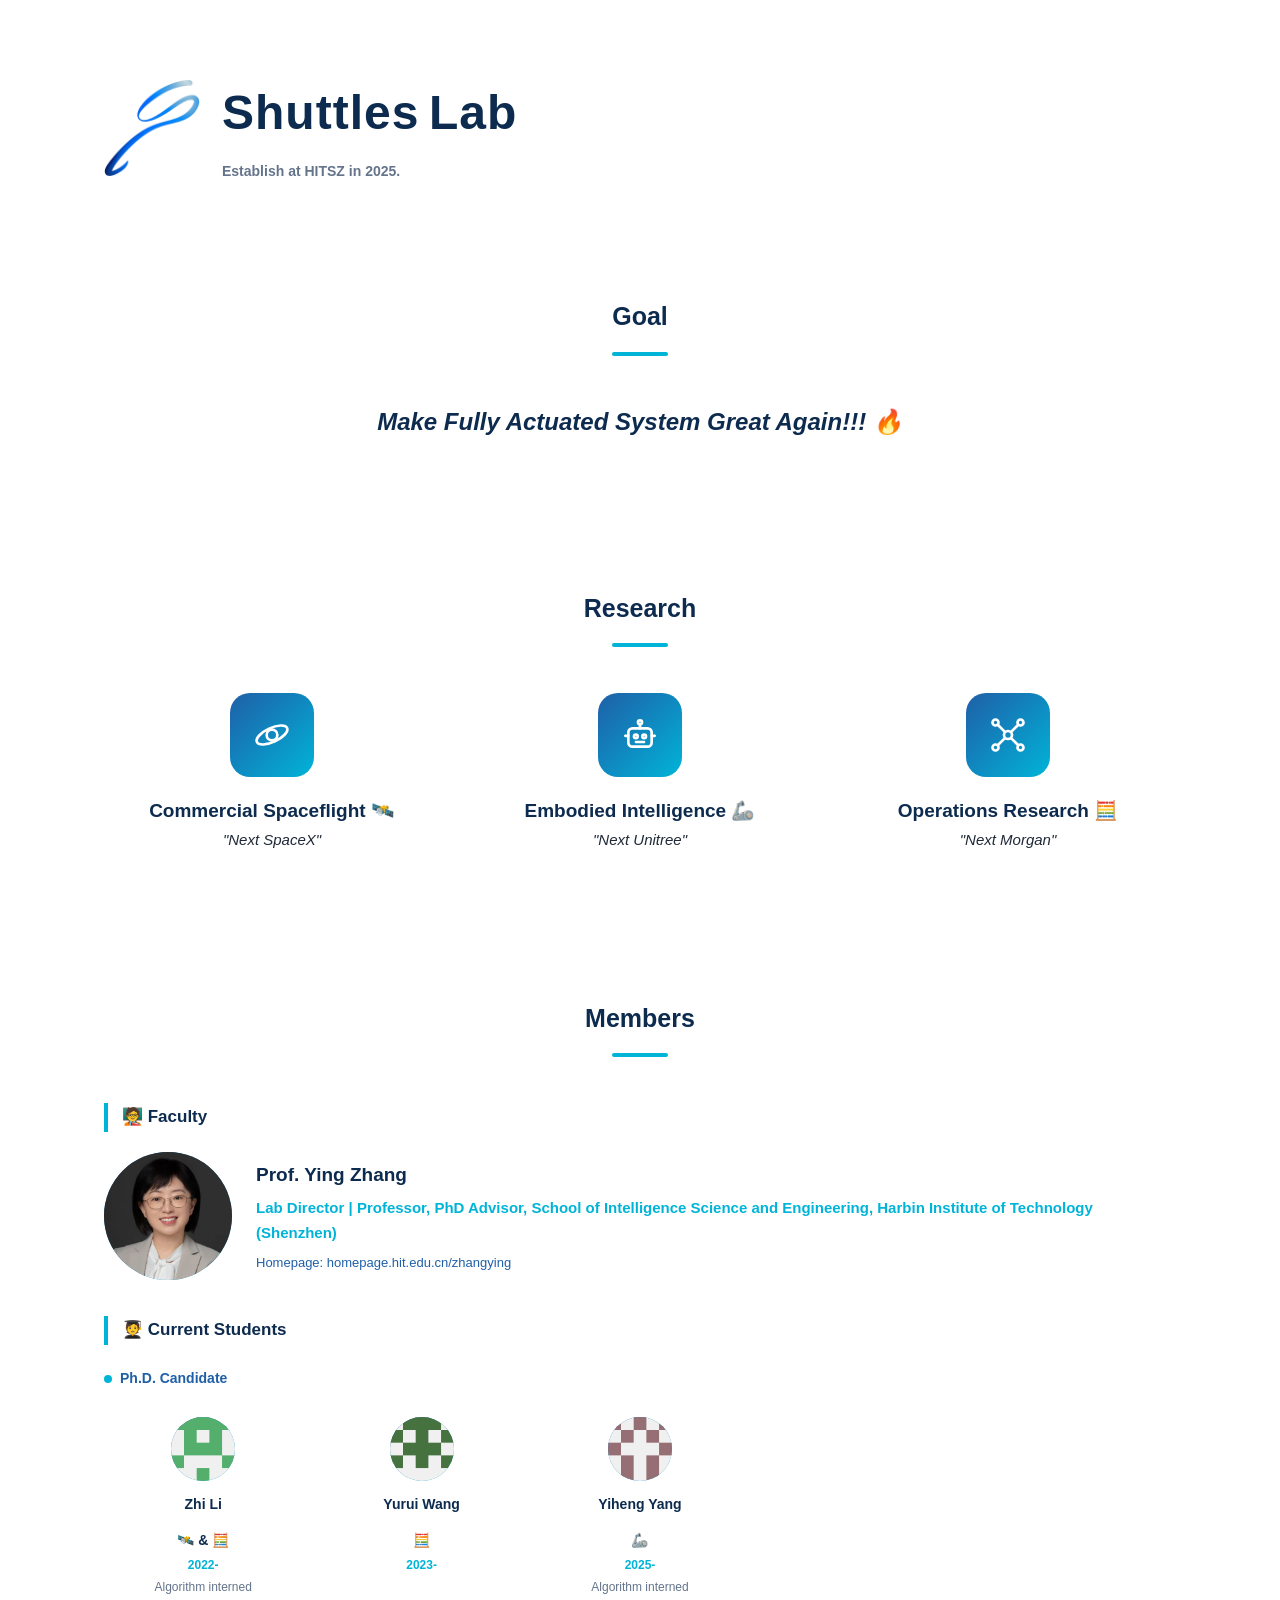
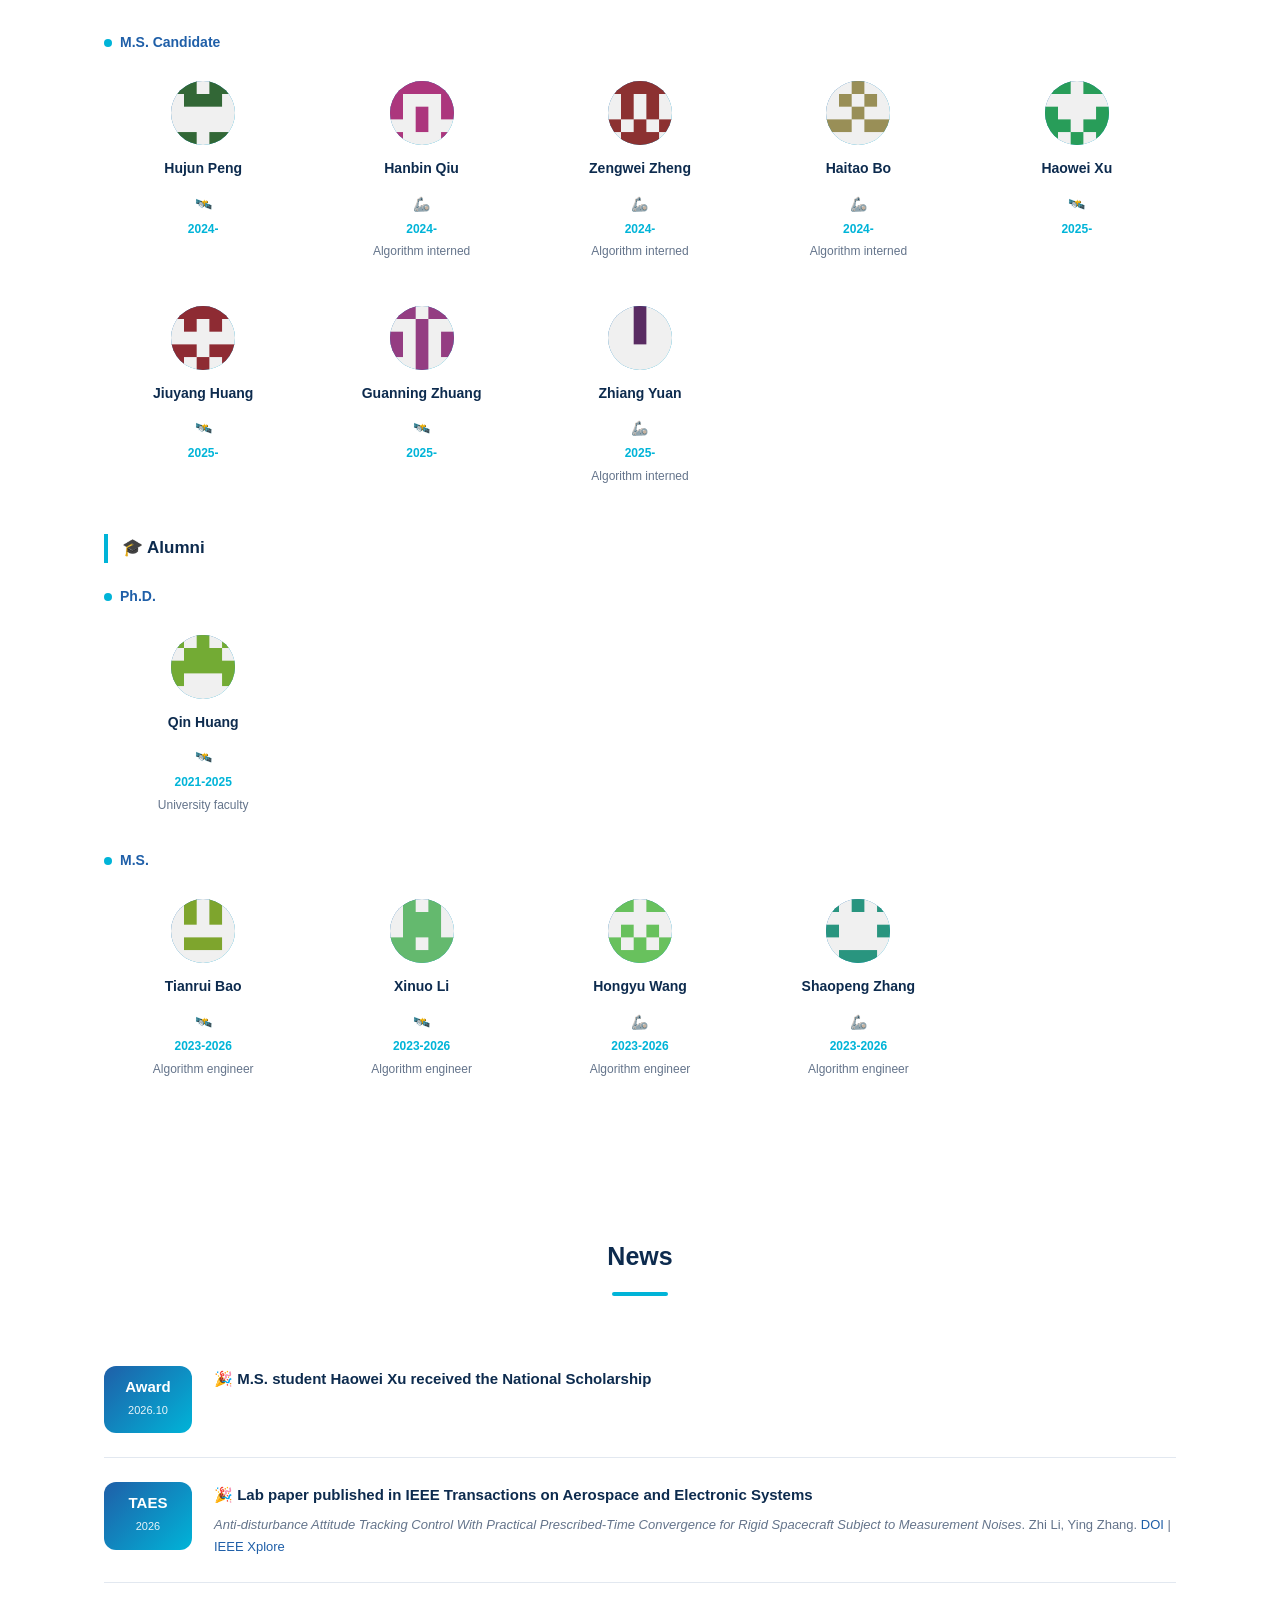
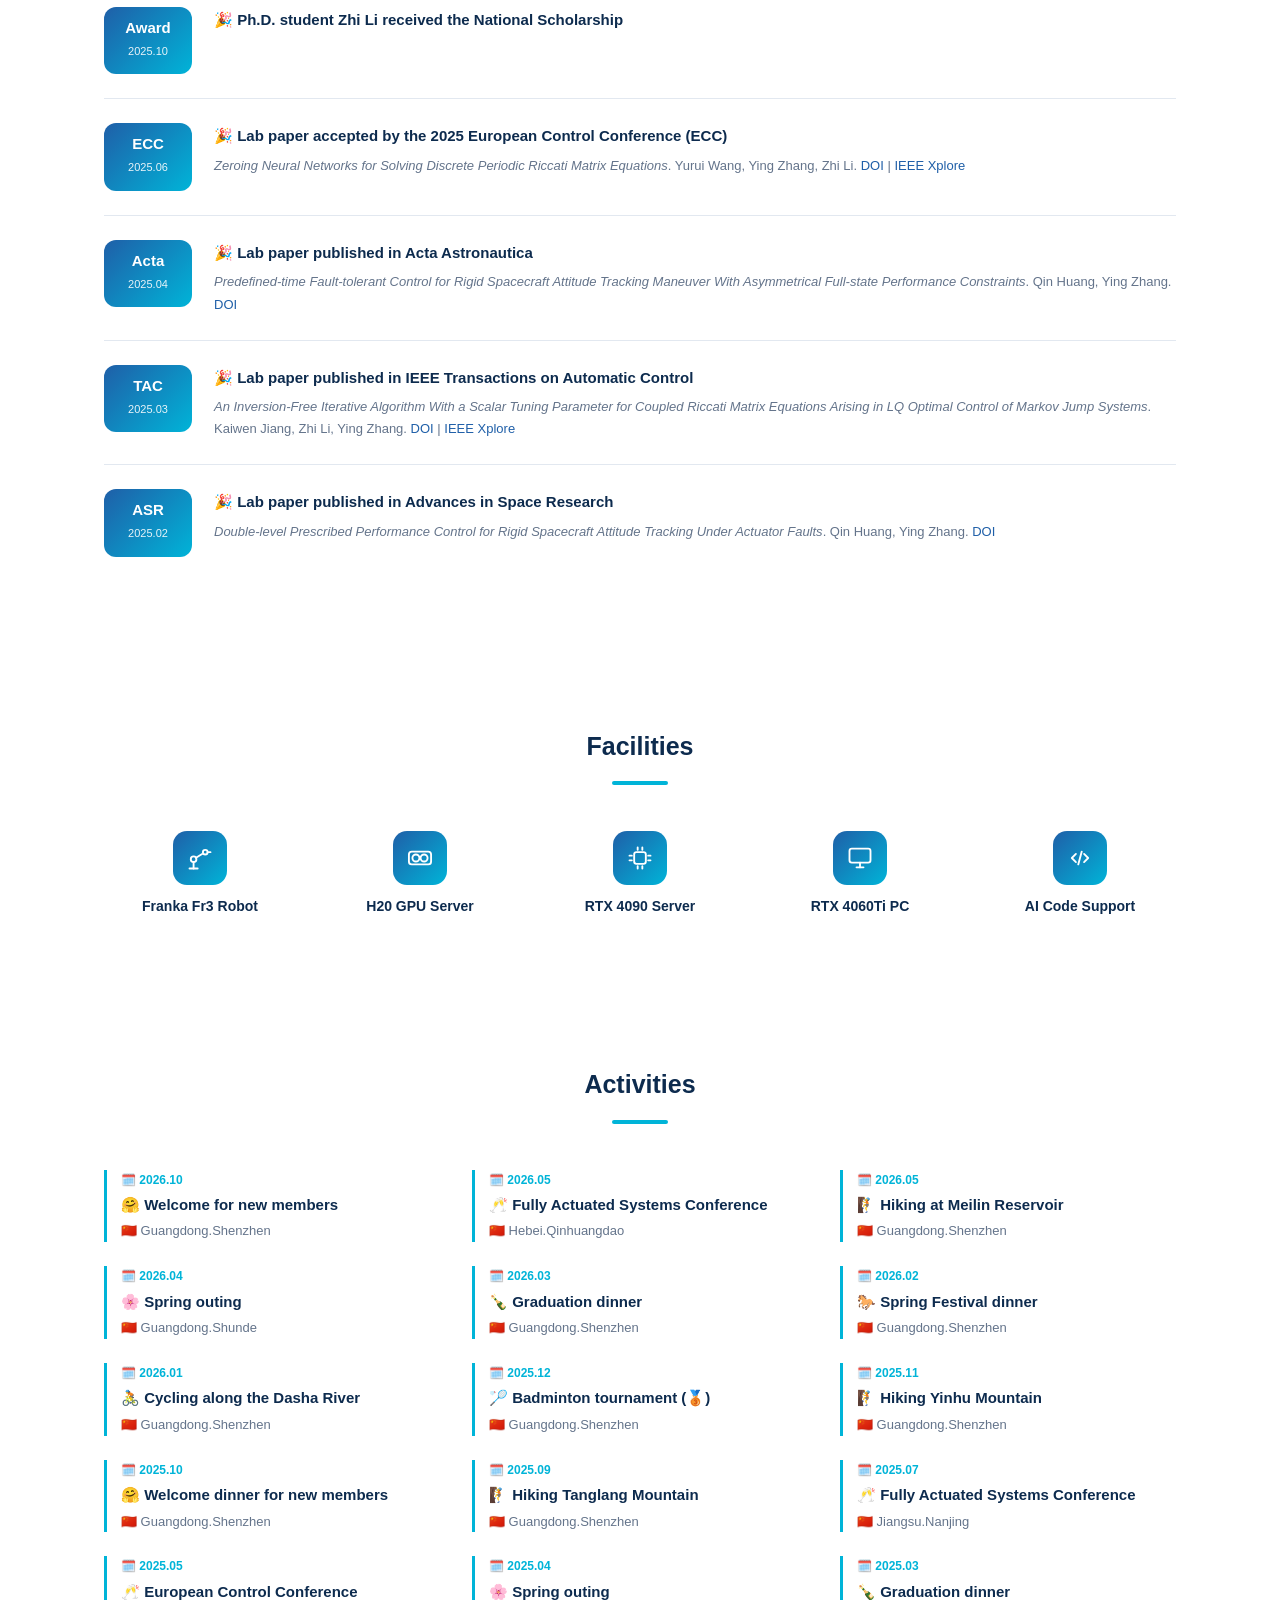
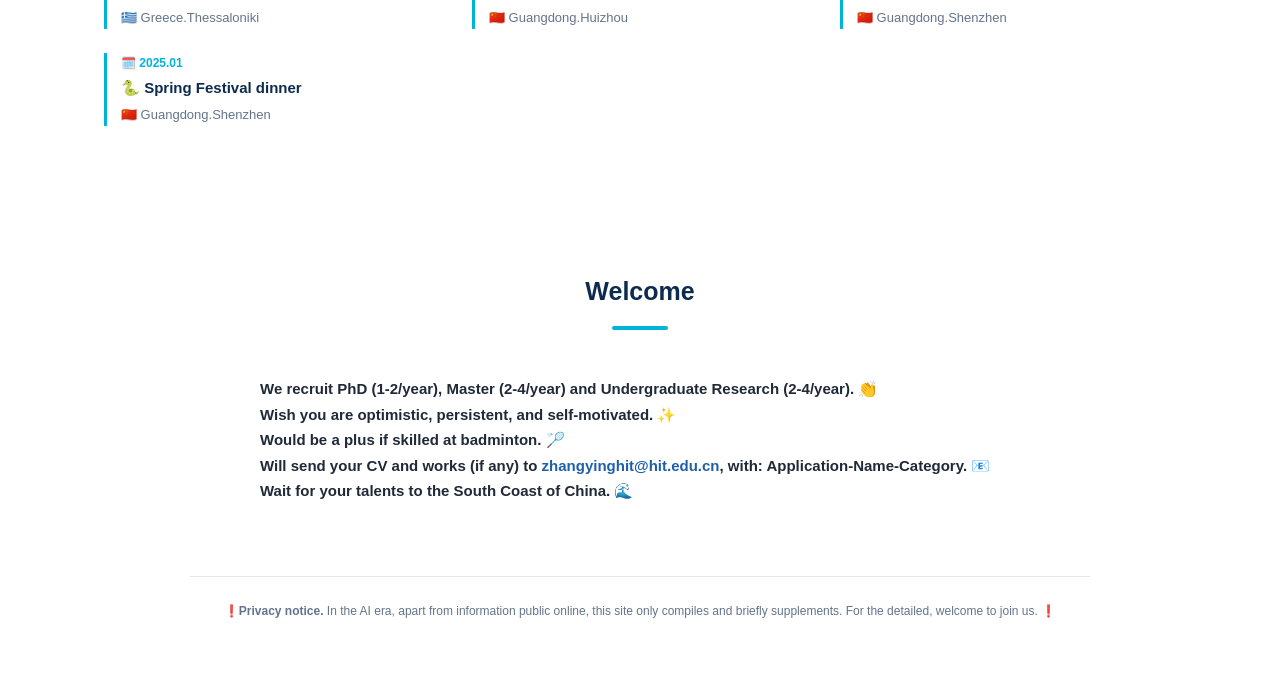
==== index.html @ b2d93755 "Use 'interned' for the six students that keep an internship line" ====
<!DOCTYPE html>
<html lang="en">
<head>
  <meta charset="UTF-8">
  <meta name="viewport" content="width=device-width, initial-scale=1.0">
  <title>ShuttlesLab</title>
  <meta name="description" content="ShuttlesLab official website">
  <link rel="icon" type="image/png" href="assets/img/logo-icon.png?v=3">
  <link rel="stylesheet" href="assets/css/style.css">
</head>
<body>
  <main>
    <!-- Hero -->
    <section class="hero" id="top">
      <div class="container hero-inner">
        <img class="hero-logo" src="assets/img/logo-icon.png" alt="ShuttlesLab">
        <div>
          <h1>Shuttles<span class="lab-gap">Lab</span></h1>
          <span class="founded">Establish at HITSZ in 2025.</span>
        </div>
      </div>
    </section>

    <!-- Goal -->
    <section class="section" id="goal">
      <div class="container">
        <div class="section-title">
          <h2>Goal</h2>
          <div class="bar"></div>
        </div>
        <p class="goal-text">Make Fully Actuated System Great Again!!! 🔥</p>
      </div>
    </section>

    <!-- Research -->
    <section class="section" id="research">
      <div class="container">
        <div class="section-title">
          <h2>Research</h2>
          <div class="bar"></div>
        </div>
        <div class="tiles">
          <div class="tile">
            <div class="tile-icon">
              <svg width="40" height="40" viewBox="0 0 24 24" fill="none" stroke="currentColor" stroke-width="1.6" stroke-linecap="round" stroke-linejoin="round"><circle cx="12" cy="12" r="3.2"/><ellipse cx="12" cy="12" rx="10" ry="4.2" transform="rotate(-25 12 12)"/></svg>
            </div>
            <h3>Commercial Spaceflight 🛰️</h3>
            <p><em>"Next SpaceX"</em></p>
          </div>
          <div class="tile">
            <div class="tile-icon">
              <svg width="40" height="40" viewBox="0 0 24 24" fill="none" stroke="currentColor" stroke-width="1.6" stroke-linecap="round" stroke-linejoin="round"><rect x="5" y="8" width="14" height="11" rx="2.5"/><circle cx="9.5" cy="12.8" r="1.1"/><circle cx="14.5" cy="12.8" r="1.1"/><path d="M9.6 16.2h4.8"/><path d="M12 8V5.6"/><circle cx="12" cy="4.4" r="1.2"/><path d="M5 12.5H3.2M19 12.5h1.8"/></svg>
            </div>
            <h3>Embodied Intelligence 🦾</h3>
            <p><em>"Next Unitree"</em></p>
          </div>
          <div class="tile">
            <div class="tile-icon">
              <svg width="40" height="40" viewBox="0 0 24 24" fill="none" stroke="currentColor" stroke-width="1.6" stroke-linecap="round" stroke-linejoin="round"><circle cx="12" cy="12" r="2.4"/><circle cx="4.5" cy="4.5" r="1.8"/><circle cx="19.5" cy="4.5" r="1.8"/><circle cx="4.5" cy="19.5" r="1.8"/><circle cx="19.5" cy="19.5" r="1.8"/><path d="M6 6l4 4M18 6l-4 4M6 18l4-4M18 18l-4-4"/></svg>
            </div>
            <h3>Operations Research 🧮</h3>
            <p><em>"Next Morgan"</em></p>
          </div>
        </div>
      </div>
    </section>

    <!-- Members -->
    <section class="section" id="members">
      <div class="container">
        <div class="section-title">
          <h2>Members</h2>
          <div class="bar"></div>
        </div>

        <h3 class="sub-heading">🧑‍🏫 Faculty</h3>
        <div class="pi-card">
          <img class="avatar big photo" src="assets/img/avatar-zhangying.png" alt="Prof. Ying Zhang">
          <div>
            <div class="name">Prof. Ying Zhang</div>
            <div class="role">Lab Director | Professor, PhD Advisor, School of Intelligence Science and Engineering, Harbin Institute of Technology (Shenzhen)</div>
            <div class="pi-link"><a href="https://homepage.hit.edu.cn/zhangying" target="_blank" rel="noopener">Homepage: homepage.hit.edu.cn/zhangying</a></div>
          </div>
        </div>

        <h3 class="sub-heading">🧑‍🎓 Current Students</h3>
        <h4 class="sub-sub-heading">Ph.D. Candidate</h4>
        <div class="people-grid">
          <div class="person">
            <img class="avatar photo" src="assets/img/avatar-zhi.png" alt="Zhi Li">
            <div class="name">Zhi Li</div>
            <div class="name">🛰️ & 🧮</div>
            <div class="role">2022-</div>
            <div class="where">Algorithm interned</div>
          </div>
          <div class="person">
            <img class="avatar photo" src="assets/img/avatar-yurui.png" alt="Yurui Wang">
            <div class="name">Yurui Wang</div>
            <div class="name">🧮</div>
            <div class="role">2023-</div>
          </div>
          <div class="person">
            <img class="avatar photo" src="assets/img/avatar-yiheng.png" alt="Yiheng Yang">
            <div class="name">Yiheng Yang</div>
            <div class="name">🦾</div>
            <div class="role">2025-</div>
            <div class="where">Algorithm interned</div>
          </div>
        </div>

        <h4 class="sub-sub-heading">M.S. Candidate</h4>
        <div class="people-grid">
          <div class="person">
            <img class="avatar photo" src="assets/img/avatar-hujun.png" alt="Hujun Peng">
            <div class="name">Hujun Peng</div>
            <div class="name">🛰️</div>
            <div class="role">2024-</div>
          </div>
          <div class="person">
            <img class="avatar photo" src="assets/img/avatar-hanbin.png" alt="Hanbin Qiu">
            <div class="name">Hanbin Qiu</div>
            <div class="name">🦾</div>
            <div class="role">2024-</div>
            <div class="where">Algorithm interned</div>
          </div>
          <div class="person">
            <img class="avatar photo" src="assets/img/avatar-zengwei.png" alt="Zengwei Zheng">
            <div class="name">Zengwei Zheng</div>
            <div class="name">🦾</div>
            <div class="role">2024-</div>
            <div class="where">Algorithm interned</div>
          </div>
          <div class="person">
            <img class="avatar photo" src="assets/img/avatar-haitao.png" alt="Haitao Bo">
            <div class="name">Haitao Bo</div>
            <div class="name">🦾</div>
            <div class="role">2024-</div>
            <div class="where">Algorithm interned</div>
          </div>
          <div class="person">
            <img class="avatar photo" src="assets/img/avatar-haowei.png" alt="Haowei Xu">
            <div class="name">Haowei Xu</div>
            <div class="name">🛰️</div>
            <div class="role">2025-</div>
          </div>
          <div class="person">
            <img class="avatar photo" src="assets/img/avatar-jiuyang.png" alt="Jiuyang Huang">
            <div class="name">Jiuyang Huang</div>
            <div class="name">🛰️</div>
            <div class="role">2025-</div>
          </div>
          <div class="person">
            <img class="avatar photo" src="assets/img/avatar-guanning.png" alt="Guanning Zhuang">
            <div class="name">Guanning Zhuang</div>
            <div class="name">🛰️</div>
            <div class="role">2025-</div>
          </div>
          <div class="person">
            <img class="avatar photo" src="assets/img/avatar-zhiang.png" alt="Zhiang Yuan">
            <div class="name">Zhiang Yuan</div>
            <div class="name">🦾</div>
            <div class="role">2025-</div>
            <div class="where">Algorithm interned</div>
          </div>
        </div>

        <h3 class="sub-heading">🎓 Alumni</h3>
        <h4 class="sub-sub-heading">Ph.D.</h4>
        <div class="people-grid">
          <div class="person">
            <img class="avatar photo" src="assets/img/avatar-qin.png" alt="Qin Huang">
            <div class="name">Qin Huang</div>
            <div class="name">🛰️</div>
            <div class="role">2021-2025</div>
            <div class="where">University faculty</div>
          </div>
        </div>

        <h4 class="sub-sub-heading">M.S.</h4>
        <div class="people-grid">
          <div class="person">
            <img class="avatar photo" src="assets/img/avatar-tianrui.png" alt="Tianrui Bao">
            <div class="name">Tianrui Bao</div>
            <div class="name">🛰️</div>
            <div class="role">2023-2026</div>
            <div class="where">Algorithm engineer</div>
          </div>
          <div class="person">
            <img class="avatar photo" src="assets/img/avatar-xinuo.png" alt="Xinuo Li">
            <div class="name">Xinuo Li</div>
            <div class="name">🛰️</div>
            <div class="role">2023-2026</div>
            <div class="where">Algorithm engineer</div>
          </div>
          <div class="person">
            <img class="avatar photo" src="assets/img/avatar-hongyu.png" alt="Hongyu Wang">
            <div class="name">Hongyu Wang</div>
            <div class="name">🦾</div>
            <div class="role">2023-2026</div>
            <div class="where">Algorithm engineer</div>
          </div>
          <div class="person">
            <img class="avatar photo" src="assets/img/avatar-shaopeng.png" alt="Shaopeng Zhang">
            <div class="name">Shaopeng Zhang</div>
            <div class="name">🦾</div>
            <div class="role">2023-2026</div>
            <div class="where">Algorithm engineer</div>
          </div>
        </div>
      </div>
    </section>

    <!-- News -->
    <section class="section" id="news">
      <div class="container">
        <div class="section-title">
          <h2>News</h2>
          <div class="bar"></div>
        </div>
        <div class="news-item">
          <div class="date-badge"><span class="d">Award</span><span class="ym">2026.10</span></div>
          <div class="news-body">
            <h3>🎉 M.S. student Haowei Xu received the National Scholarship</h3>
          </div>
        </div>
        <div class="news-item">
          <div class="date-badge"><span class="d">TAES</span><span class="ym">2026</span></div>
          <div class="news-body">
            <h3>🎉 Lab paper published in IEEE Transactions on Aerospace and Electronic Systems</h3>
            <p><em>Anti-disturbance Attitude Tracking Control With Practical Prescribed-Time Convergence for Rigid Spacecraft Subject to Measurement Noises</em>. Zhi Li, Ying Zhang. <a href="https://doi.org/10.1109/TAES.2026.3672091" target="_blank" rel="noopener">DOI</a> | <a href="https://ieeexplore.ieee.org/document/11429147" target="_blank" rel="noopener">IEEE Xplore</a></p>
          </div>
        </div>
        <div class="news-item">
          <div class="date-badge"><span class="d">Award</span><span class="ym">2025.10</span></div>
          <div class="news-body">
            <h3>🎉 Ph.D. student Zhi Li received the National Scholarship</h3>
          </div>
        </div>
        <div class="news-item">
          <div class="date-badge"><span class="d">ECC</span><span class="ym">2025.06</span></div>
          <div class="news-body">
            <h3>🎉 Lab paper accepted by the 2025 European Control Conference (ECC)</h3>
            <p><em>Zeroing Neural Networks for Solving Discrete Periodic Riccati Matrix Equations</em>. Yurui Wang, Ying Zhang, Zhi Li. <a href="https://doi.org/10.23919/ECC65951.2025.11186951" target="_blank" rel="noopener">DOI</a> | <a href="https://ieeexplore.ieee.org/document/11186951" target="_blank" rel="noopener">IEEE Xplore</a></p>
          </div>
        </div>
        <div class="news-item">
          <div class="date-badge"><span class="d">Acta</span><span class="ym">2025.04</span></div>
          <div class="news-body">
            <h3>🎉 Lab paper published in Acta Astronautica</h3>
            <p><em>Predefined-time Fault-tolerant Control for Rigid Spacecraft Attitude Tracking Maneuver With Asymmetrical Full-state Performance Constraints</em>. Qin Huang, Ying Zhang. <a href="https://doi.org/10.1016/j.actaastro.2025.01.058" target="_blank" rel="noopener">DOI</a></p>
          </div>
        </div>
        <div class="news-item">
          <div class="date-badge"><span class="d">TAC</span><span class="ym">2025.03</span></div>
          <div class="news-body">
            <h3>🎉 Lab paper published in IEEE Transactions on Automatic Control</h3>
            <p><em>An Inversion-Free Iterative Algorithm With a Scalar Tuning Parameter for Coupled Riccati Matrix Equations Arising in LQ Optimal Control of Markov Jump Systems</em>. Kaiwen Jiang, Zhi Li, Ying Zhang. <a href="https://doi.org/10.1109/TAC.2024.3476993" target="_blank" rel="noopener">DOI</a> | <a href="https://ieeexplore.ieee.org/document/10711232" target="_blank" rel="noopener">IEEE Xplore</a></p>
          </div>
        </div>
        <div class="news-item">
          <div class="date-badge"><span class="d">ASR</span><span class="ym">2025.02</span></div>
          <div class="news-body">
            <h3>🎉 Lab paper published in Advances in Space Research</h3>
            <p><em>Double-level Prescribed Performance Control for Rigid Spacecraft Attitude Tracking Under Actuator Faults</em>. Qin Huang, Ying Zhang. <a href="https://doi.org/10.1016/j.asr.2024.11.070" target="_blank" rel="noopener">DOI</a></p>
          </div>
        </div>
      </div>
    </section>

    <!-- Facilities -->
    <section class="section" id="facilities">
      <div class="container">
        <div class="section-title">
          <h2>Facilities</h2>
          <div class="bar"></div>
        </div>
        <div class="facility-grid">
          <div class="facility">
            <div class="facility-icon">
              <svg width="40" height="40" viewBox="0 0 24 24" fill="none" stroke="currentColor" stroke-width="1.6" stroke-linecap="round" stroke-linejoin="round"><path d="M3 21h7"/><path d="M6.5 21v-5"/><circle cx="6.5" cy="13" r="2.4"/><path d="M8.6 11.8l5.2-3.2"/><circle cx="16.5" cy="7" r="2"/><path d="M18.5 7H21"/></svg>
            </div>
            <h3>Franka Fr3 Robot</h3>
          </div>
          <div class="facility">
            <div class="facility-icon">
              <svg width="40" height="40" viewBox="0 0 24 24" fill="none" stroke="currentColor" stroke-width="1.6" stroke-linecap="round" stroke-linejoin="round"><rect x="2.5" y="6.5" width="19" height="11" rx="2.5"/><circle cx="8.5" cy="12" r="3"/><circle cx="15.5" cy="12" r="3"/></svg>
            </div>
            <h3>H20 GPU Server</h3>
          </div>
          <div class="facility">
            <div class="facility-icon">
              <svg width="40" height="40" viewBox="0 0 24 24" fill="none" stroke="currentColor" stroke-width="1.6" stroke-linecap="round" stroke-linejoin="round"><rect x="7" y="7" width="10" height="10" rx="2"/><path d="M10 3v2M14 3v2M10 19v2M14 19v2M3 10h2M3 14h2M19 10h2M19 14h2"/></svg>
            </div>
            <h3>RTX 4090 Server</h3>
          </div>
          <div class="facility">
            <div class="facility-icon">
              <svg width="40" height="40" viewBox="0 0 24 24" fill="none" stroke="currentColor" stroke-width="1.6" stroke-linecap="round" stroke-linejoin="round"><rect x="3" y="4" width="18" height="12" rx="2"/><path d="M9 20h6"/><path d="M12 16v4"/></svg>
            </div>
            <h3>RTX 4060Ti PC</h3>
          </div>
          <div class="facility">
            <div class="facility-icon">
              <svg width="40" height="40" viewBox="0 0 24 24" fill="none" stroke="currentColor" stroke-width="1.6" stroke-linecap="round" stroke-linejoin="round"><path d="M8.5 8.5L5 12l3.5 3.5"/><path d="M15.5 8.5L19 12l-3.5 3.5"/><path d="M13.5 6.5l-3 11"/></svg>
            </div>
            <h3>AI Code Support</h3>
          </div>
        </div>
      </div>
    </section>

    <!-- Activities -->
    <section class="section" id="activities">
      <div class="container">
        <div class="section-title">
          <h2>Activities</h2>
          <div class="bar"></div>
        </div>
        <div class="activity-grid">
          <div class="activity-card">
            <div class="activity-date">🗓️ 2026.10</div>
            <h3>🤗 Welcome for new members</h3>
            <p>🇨🇳 Guangdong.Shenzhen</p>
          </div>
          <div class="activity-card">
            <div class="activity-date">🗓️ 2026.05</div>
            <h3>🥂 Fully Actuated Systems Conference</h3>
            <p>🇨🇳 Hebei.Qinhuangdao</p>
          </div>
          <div class="activity-card">
            <div class="activity-date">🗓️ 2026.05</div>
            <h3>🧗 Hiking at Meilin Reservoir</h3>
            <p>🇨🇳 Guangdong.Shenzhen</p>
          </div>
          <div class="activity-card">
            <div class="activity-date">🗓️ 2026.04</div>
            <h3>🌸 Spring outing</h3>
            <p>🇨🇳 Guangdong.Shunde</p>
          </div>
          <div class="activity-card">
            <div class="activity-date">🗓️ 2026.03</div>
            <h3>🍾 Graduation dinner</h3>
            <p>🇨🇳 Guangdong.Shenzhen</p>
          </div>
          <div class="activity-card">
            <div class="activity-date">🗓️ 2026.02</div>
            <h3>🐎 Spring Festival dinner</h3>
            <p>🇨🇳 Guangdong.Shenzhen</p>
          </div>
          <div class="activity-card">
            <div class="activity-date">🗓️ 2026.01</div>
            <h3>🚴 Cycling along the Dasha River</h3>
            <p>🇨🇳 Guangdong.Shenzhen</p>
          </div>
          <div class="activity-card">
            <div class="activity-date">🗓️ 2025.12</div>
            <h3>🏸 Badminton tournament (🥉)</h3>
            <p>🇨🇳 Guangdong.Shenzhen</p>
          </div>
          <div class="activity-card">
            <div class="activity-date">🗓️ 2025.11</div>
            <h3>🧗 Hiking Yinhu Mountain</h3>
            <p>🇨🇳 Guangdong.Shenzhen</p>
          </div>
          <div class="activity-card">
            <div class="activity-date">🗓️ 2025.10</div>
            <h3>🤗 Welcome dinner for new members</h3>
            <p>🇨🇳 Guangdong.Shenzhen</p>
          </div>
          <div class="activity-card">
            <div class="activity-date">🗓️ 2025.09</div>
            <h3>🧗 Hiking Tanglang Mountain</h3>
            <p>🇨🇳 Guangdong.Shenzhen</p>
          </div>
          <div class="activity-card">
            <div class="activity-date">🗓️ 2025.07</div>
            <h3>🥂 Fully Actuated Systems Conference</h3>
            <p>🇨🇳 Jiangsu.Nanjing</p>
          </div>
          <div class="activity-card">
            <div class="activity-date">🗓️ 2025.05</div>
            <h3>🥂 European Control Conference</h3>
            <p>🇬🇷 Greece.Thessaloniki</p>
          </div>
          <div class="activity-card">
            <div class="activity-date">🗓️ 2025.04</div>
            <h3>🌸 Spring outing</h3>
            <p>🇨🇳 Guangdong.Huizhou</p>
          </div>
          <div class="activity-card">
            <div class="activity-date">🗓️ 2025.03</div>
            <h3>🍾 Graduation dinner</h3>
            <p>🇨🇳 Guangdong.Shenzhen</p>
          </div>
          <div class="activity-card">
            <div class="activity-date">🗓️ 2025.01</div>
            <h3>🐍 Spring Festival dinner</h3>
            <p>🇨🇳 Guangdong.Shenzhen</p>
          </div>
        </div>
      </div>
    </section>

    <!-- Join -->
    <section class="section" id="join">
      <div class="container">
        <div class="section-title">
          <h2>Welcome</h2>
          <div class="bar"></div>
        </div>
        <div class="apply-box">
          <h4>We recruit PhD (1-2/year), Master (2-4/year) and Undergraduate Research (2-4/year). 👏 </h4>
          <h4>Wish you are optimistic, persistent, and self-motivated. ✨ </h4>
          <h4>Would be a plus if skilled at badminton. 🏸 </h4>
          <h4>Will send your CV and works (if any) to <a href="mailto:zhangyinghit@hit.edu.cn">zhangyinghit@hit.edu.cn</a>, with: Application-Name-Category. 📧</h4>
          <h4>Wait for your talents to the South Coast of China. 🌊</h4>
        </div>
      </div>
    </section>

    <!-- Privacy notice -->
    <div class="site-note">
      <div class="container">
        <p><strong>❗️Privacy notice.</strong> In the AI era, apart from information public online, this site only compiles and briefly supplements. For the detailed, welcome to join us. ❗️</p>
      </div>
    </div>
  </main>
</body>
</html>
---- assets/css/style.css ----
/* ========== ShuttleLab global styles ========== */
:root {
  --primary: #1f5fa8;
  --primary-dark: #0d2b4e;
  --accent: #00b4d8;
  --text: #1f2937;
  --muted: #64748b;
  --border: #e2e8f0;
}

* { margin: 0; padding: 0; box-sizing: border-box; }
html { scroll-behavior: smooth; }

body {
  font-family: "Trebuchet MS", Helvetica, sans-serif;
  font-size: 15px;
  color: var(--text);
  background: #fff;
  line-height: 1.7;
}

.container { max-width: 1120px; margin: 0 auto; padding: 0 24px; }
a { color: var(--primary); text-decoration: none; }
img { max-width: 100%; }

/* ========== Hero ========== */
.hero {
  background: #fff;
  color: var(--primary-dark);
  padding: 72px 0 40px;
}
.hero-inner { display: flex; align-items: center; gap: 22px; }
.hero-logo { width: 96px; height: auto; display: block; flex-shrink: 0; }
.hero h1 { font-size: clamp(32px, 4.6vw, 48px); font-weight: 800; letter-spacing: 1px; }
.hero h1 .lab-gap { margin-left: 0.2em; }
.hero .founded {
  display: block;
  margin-top: 6px;
  font-size: clamp(12px, 1.4vw, 14px);
  font-weight: 600;
  color: var(--muted);
}

/* ========== Generic section ========== */
.section { padding: 72px 0; }
.section-title { text-align: center; margin-bottom: 46px; }
.section-title h2 { font-size: 25px; color: var(--primary-dark); }
.section-title .sub { color: var(--muted); margin-top: 8px; font-size: 13px; }
.section-title .bar { width: 56px; height: 4px; background: var(--accent); margin: 14px auto 0; border-radius: 2px; }

/* ========== Goal ========== */
.goal-text {
  text-align: center;
  max-width: 760px;
  margin: 0 auto;
  font-size: clamp(18px, 2.4vw, 24px);
  font-style: italic;
  font-weight: 700;
  color: var(--primary-dark);
}

/* ========== Tiles (Research / Join) ========== */
.tiles { display: grid; grid-template-columns: repeat(3, 1fr); gap: 32px; }
.tile { text-align: center; }
.tile-icon {
  width: 84px; height: 84px;
  margin: 0 auto 18px;
  border-radius: 20px;
  display: flex; align-items: center; justify-content: center;
  background: linear-gradient(135deg, var(--primary), var(--accent));
  color: #fff;
}
.tile h3 { font-size: 19px; color: var(--primary-dark); }

/* ========== Facilities ========== */
.facility-grid {
  display: flex;
  flex-wrap: wrap;
  justify-content: center;
  align-items: flex-start;
  gap: 40px 80px;
}
.facility {
  flex: 0 0 140px;
  display: flex;
  flex-direction: column;
  align-items: center;
  gap: 10px;
  text-align: center;
}
.facility-icon {
  width: 54px; height: 54px;
  border-radius: 14px;
  display: flex; align-items: center; justify-content: center;
  background: linear-gradient(135deg, var(--primary), var(--accent));
  color: #fff;
  flex-shrink: 0;
}
.facility-icon svg { width: 28px; height: 28px; }
.facility h3 { font-size: 14px; color: var(--primary-dark); }

/* ========== News ========== */
.news-item {
  display: flex;
  gap: 22px;
  padding: 24px 0;
  border-bottom: 1px solid var(--border);
  align-items: flex-start;
}
.news-item:last-child { border-bottom: none; }
.date-badge {
  min-width: 88px;
  text-align: center;
  background: linear-gradient(135deg, var(--primary), var(--accent));
  color: #fff;
  border-radius: 12px;
  padding: 12px 8px;
  flex-shrink: 0;
}
.date-badge .d { font-size: 15px; font-weight: 800; display: block; line-height: 1.2; white-space: nowrap; }
.date-badge .ym { font-size: 11px; opacity: 0.9; }
.news-body h3 { font-size: 15px; color: var(--primary-dark); margin-bottom: 6px; }
.news-body p { font-size: 13px; color: var(--muted); }

/* ========== Members ========== */
.pi-card {
  display: flex;
  gap: 24px;
  align-items: center;
  margin-bottom: 8px;
}
.avatar {
  width: 64px; height: 64px;
  border-radius: 50%;
  display: flex; align-items: center; justify-content: center;
  font-size: 20px; font-weight: 700;
  color: #fff;
  background: linear-gradient(135deg, var(--primary), var(--accent));
  flex-shrink: 0;
}
.avatar.big { width: 128px; height: 128px; font-size: 36px; }
.avatar.photo { object-fit: cover; object-position: center 20%; }
img.avatar { display: block; margin: 0 auto; }
.pi-card img.avatar { margin: 0; }
.pi-card .name { font-size: 19px; font-weight: 700; color: var(--primary-dark); }
.pi-card .role { color: var(--accent); font-weight: 600; margin-top: 4px; }
.pi-card .pi-link { margin-top: 6px; font-size: 13px; }

.people-grid { display: grid; grid-template-columns: repeat(auto-fill, minmax(180px, 1fr)); gap: 20px; }
.person {
  text-align: center;
  padding: 12px 8px;
}
.person .name { font-weight: 700; color: var(--primary-dark); font-size: 14px; margin-top: 12px; }
.person .role { font-size: 12px; color: var(--accent); font-weight: 600; margin-top: 2px; }
.person .where { font-size: 12px; color: var(--muted); margin-top: 2px; }

.sub-heading {
  font-size: 17px;
  color: var(--primary-dark);
  border-left: 4px solid var(--accent);
  padding-left: 14px;
  margin: 36px 0 20px;
}
.section-title + .sub-heading { margin-top: 0; }
.sub-sub-heading {
  font-size: 14px;
  font-weight: 700;
  color: var(--primary);
  margin: 22px 0 14px;
  display: flex;
  align-items: center;
  gap: 8px;
}
.sub-sub-heading::before {
  content: "";
  width: 8px;
  height: 8px;
  border-radius: 50%;
  background: var(--accent);
  flex-shrink: 0;
}

/* ========== Join / Apply ========== */
.apply-box { max-width: 760px; margin: 0 auto; text-align: justify; }
.apply-box p { font-size: 13px; }

/* ========== Activities ========== */
.activity-grid {
  display: grid;
  grid-template-columns: repeat(auto-fill, minmax(260px, 1fr));
  gap: 24px 32px;
}
.activity-card {
  border-left: 3px solid var(--accent);
  padding-left: 14px;
}
.activity-card .activity-date {
  font-size: 12px;
  color: var(--accent);
  font-weight: 600;
}
.activity-card h3 { font-size: 15px; color: var(--primary-dark); margin-top: 2px; }
.activity-card p { font-size: 13px; color: var(--muted); margin-top: 4px; line-height: 1.6; }

/* ========== Privacy note ========== */
.site-note { padding: 0 0 56px; }
.site-note p {
  max-width: 900px;
  margin: 0 auto;
  padding-top: 24px;
  border-top: 1px solid var(--border);
  font-size: 12px;
  color: var(--muted);
  line-height: 1.75;
  text-align: center;
}

/* ========== Responsive ========== */
@media (max-width: 960px) {
  .tiles { grid-template-columns: repeat(2, 1fr); }
  .pi-card { flex-direction: column; text-align: center; }
}

@media (max-width: 640px) {
  .tiles { grid-template-columns: 1fr; }
  .hero { padding: 48px 0 28px; }
  .hero-inner { gap: 16px; }
  .hero-logo { width: 64px; }
  .section { padding: 52px 0; }
  .news-item { flex-direction: column; gap: 12px; }
  .date-badge { width: fit-content; padding: 8px 14px; }
}
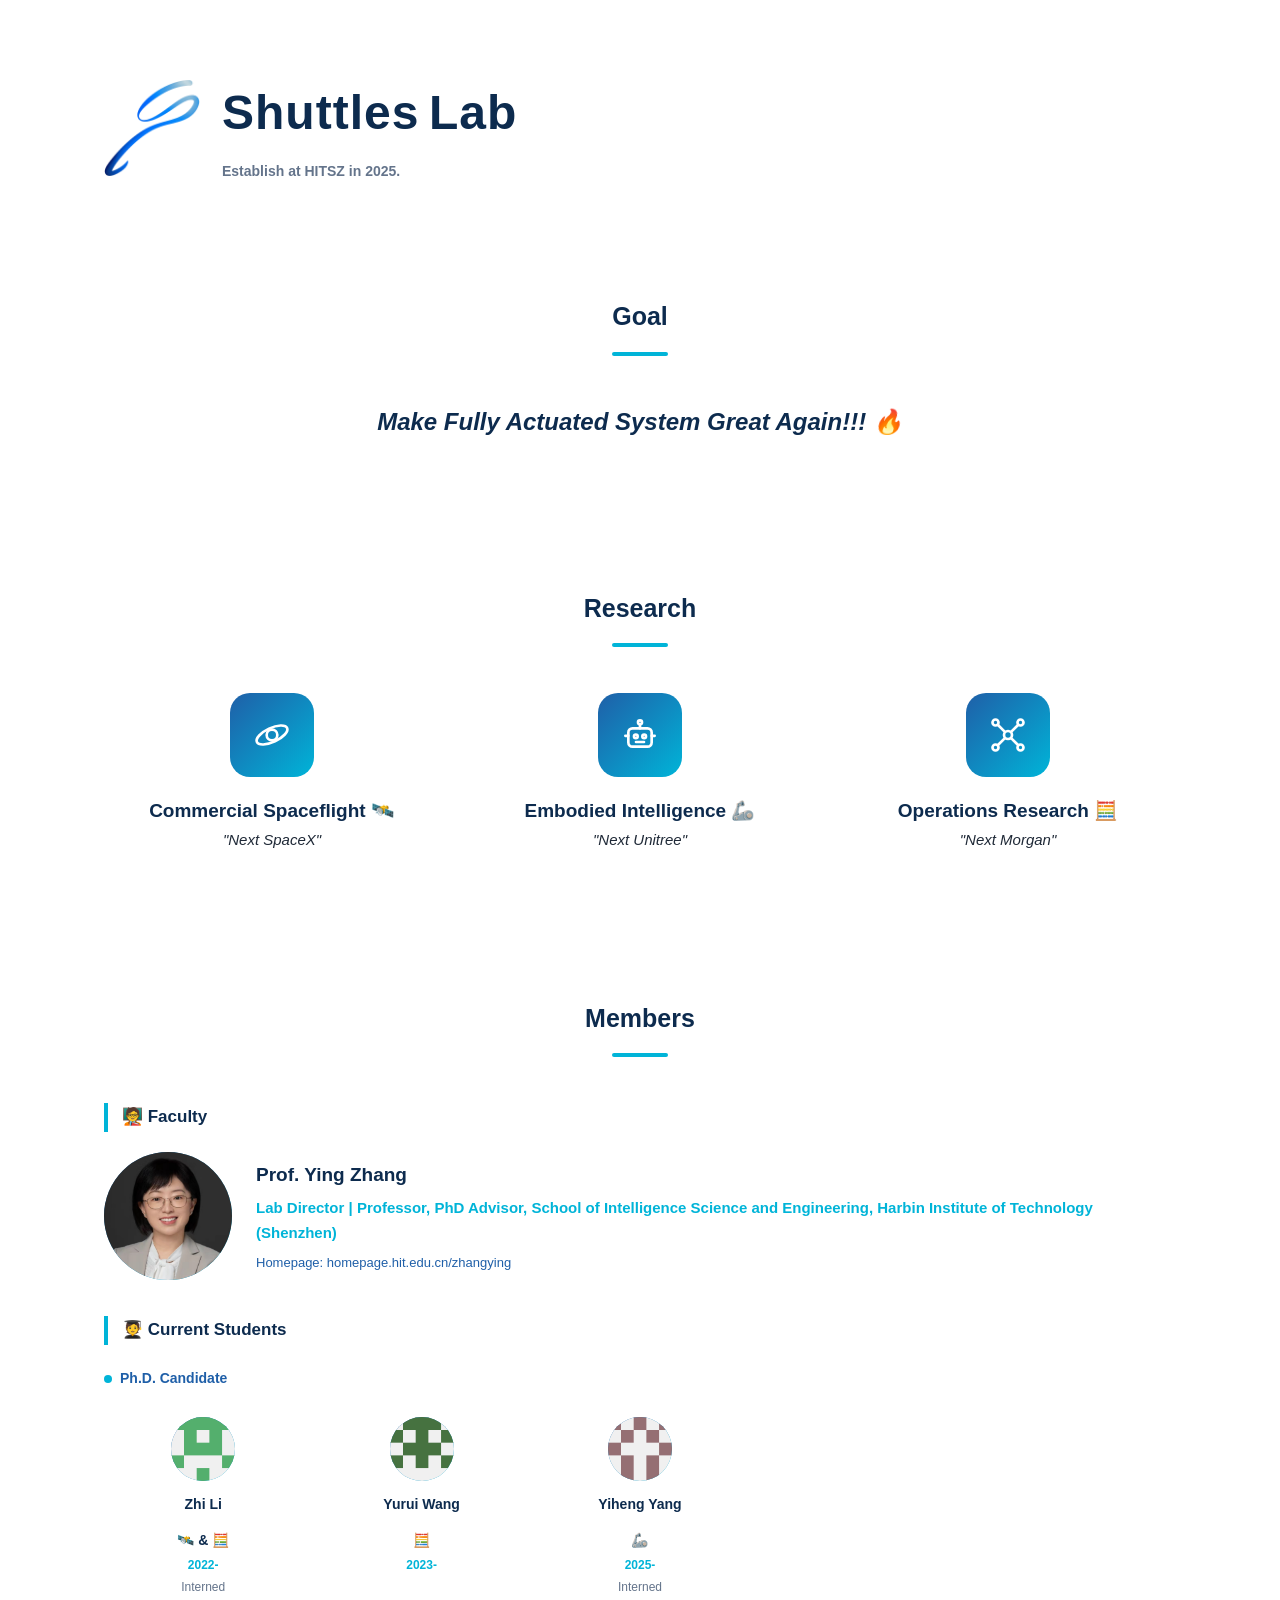
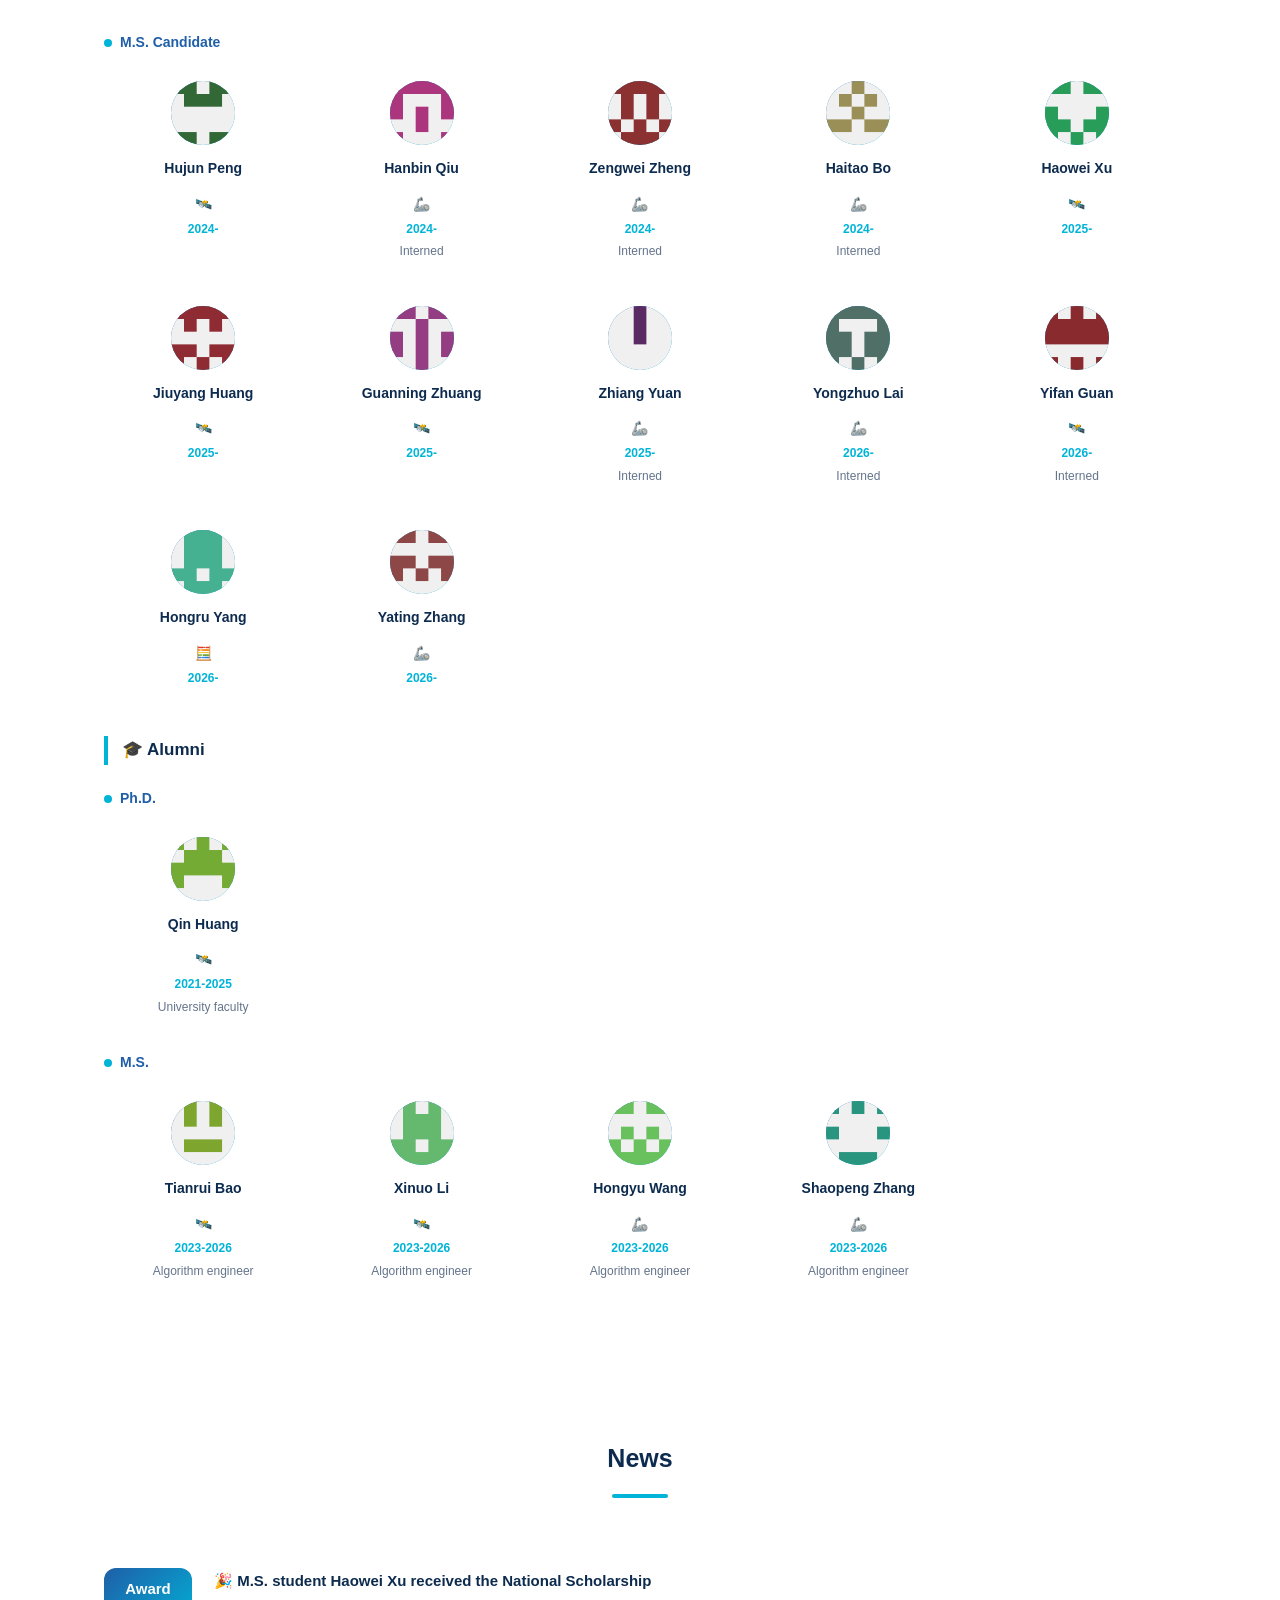
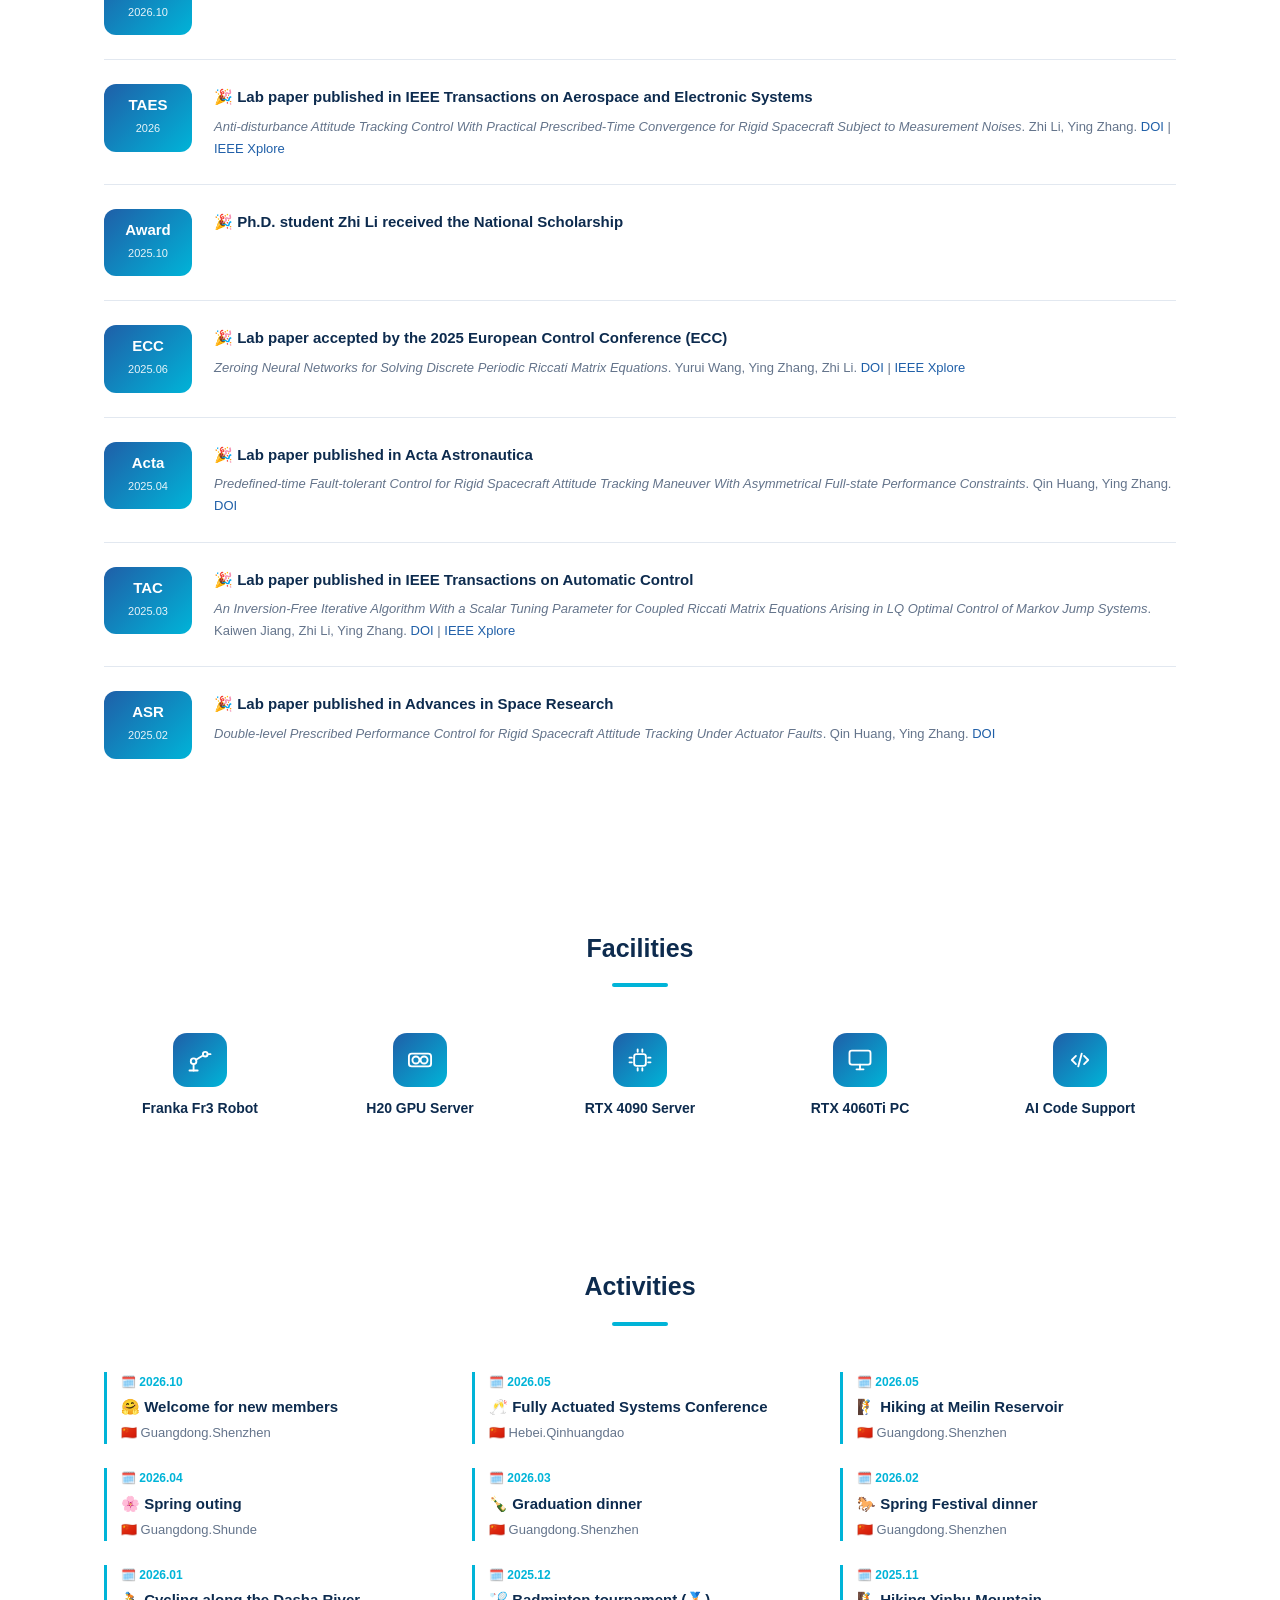
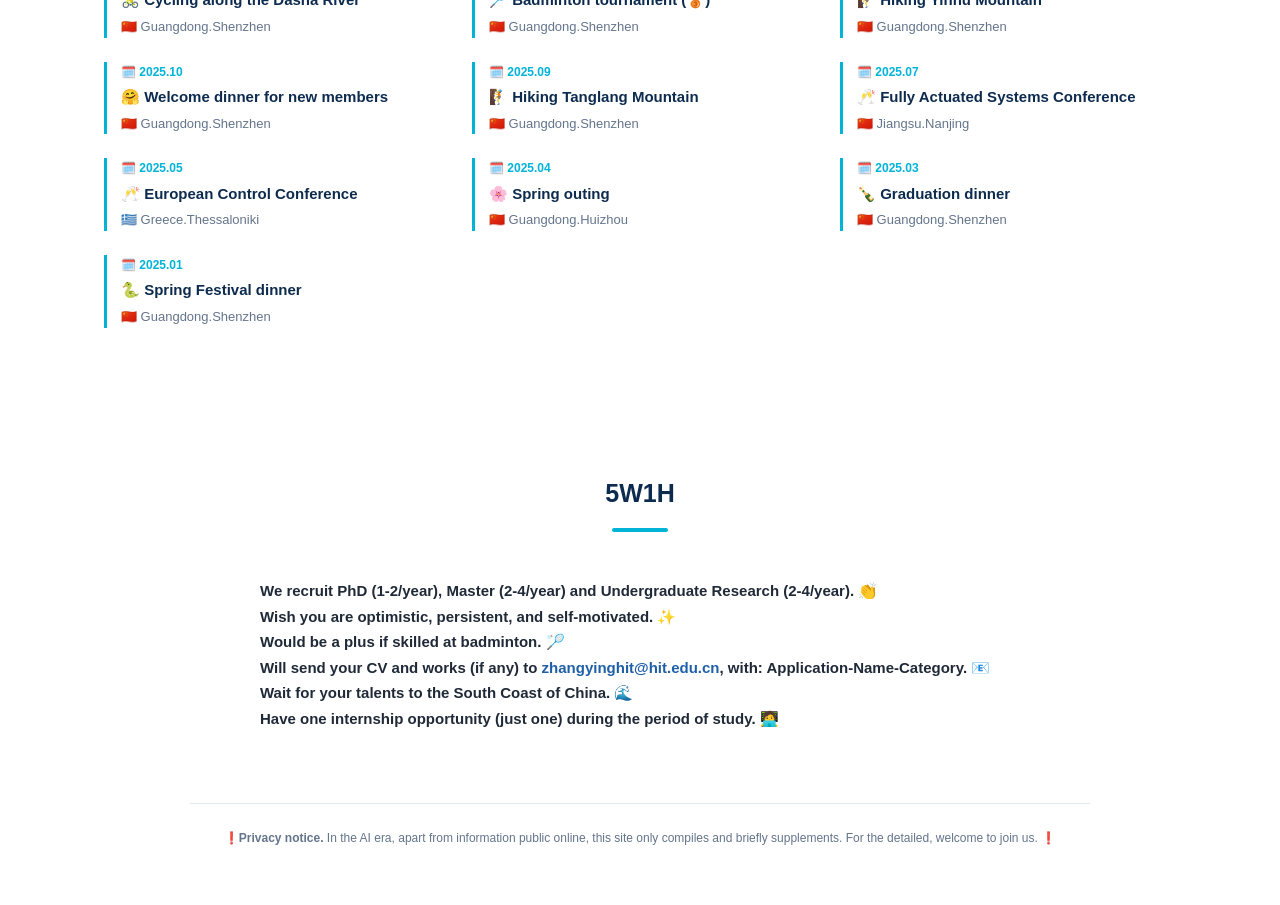
==== commit 7039ae4c: "Add four incoming M.S. students (class of 2026) Yongzhuo Lai, Yifan Guan, Hongru Yang, Yating Zhang;" ====
--- a/index.html
+++ b/index.html
@@ -91,7 +91,7 @@
             <div class="name">Zhi Li</div>
             <div class="name">🛰️ & 🧮</div>
             <div class="role">2022-</div>
-            <div class="where">Algorithm interned</div>
+            <div class="where">Interned</div>
           </div>
           <div class="person">
             <img class="avatar photo" src="assets/img/avatar-yurui.png" alt="Yurui Wang">
@@ -104,7 +104,7 @@
             <div class="name">Yiheng Yang</div>
             <div class="name">🦾</div>
             <div class="role">2025-</div>
-            <div class="where">Algorithm interned</div>
+            <div class="where">Interned</div>
           </div>
         </div>
 
@@ -121,21 +121,21 @@
             <div class="name">Hanbin Qiu</div>
             <div class="name">🦾</div>
             <div class="role">2024-</div>
-            <div class="where">Algorithm interned</div>
+            <div class="where">Interned</div>
           </div>
           <div class="person">
             <img class="avatar photo" src="assets/img/avatar-zengwei.png" alt="Zengwei Zheng">
             <div class="name">Zengwei Zheng</div>
             <div class="name">🦾</div>
             <div class="role">2024-</div>
-            <div class="where">Algorithm interned</div>
+            <div class="where">Interned</div>
           </div>
           <div class="person">
             <img class="avatar photo" src="assets/img/avatar-haitao.png" alt="Haitao Bo">
             <div class="name">Haitao Bo</div>
             <div class="name">🦾</div>
             <div class="role">2024-</div>
-            <div class="where">Algorithm interned</div>
+            <div class="where">Interned</div>
           </div>
           <div class="person">
             <img class="avatar photo" src="assets/img/avatar-haowei.png" alt="Haowei Xu">
@@ -160,7 +160,33 @@
             <div class="name">Zhiang Yuan</div>
             <div class="name">🦾</div>
             <div class="role">2025-</div>
-            <div class="where">Algorithm interned</div>
+            <div class="where">Interned</div>
+          </div>
+          <div class="person">
+            <img class="avatar photo" src="assets/img/avatar-yongzhuo.png" alt="Yongzhuo Lai">
+            <div class="name">Yongzhuo Lai</div>
+            <div class="name">🦾</div>
+            <div class="role">2026-</div>
+            <div class="where">Interned</div>
+          </div>
+          <div class="person">
+            <img class="avatar photo" src="assets/img/avatar-yifan.png" alt="Yifan Guan">
+            <div class="name">Yifan Guan</div>
+            <div class="name">🛰️</div>
+            <div class="role">2026-</div>
+            <div class="where">Interned</div>
+          </div>
+          <div class="person">
+            <img class="avatar photo" src="assets/img/avatar-hongru.png" alt="Hongru Yang">
+            <div class="name">Hongru Yang</div>
+            <div class="name">🧮</div>
+            <div class="role">2026-</div>
+          </div>
+          <div class="person">
+            <img class="avatar photo" src="assets/img/avatar-yating.png" alt="Yating Zhang">
+            <div class="name">Yating Zhang</div>
+            <div class="name">🦾</div>
+            <div class="role">2026-</div>
           </div>
         </div>
 
@@ -405,7 +431,7 @@
     <section class="section" id="join">
       <div class="container">
         <div class="section-title">
-          <h2>Welcome</h2>
+          <h2>5W1H</h2>
           <div class="bar"></div>
         </div>
         <div class="apply-box">
@@ -414,6 +440,7 @@
           <h4>Would be a plus if skilled at badminton. 🏸 </h4>
           <h4>Will send your CV and works (if any) to <a href="mailto:zhangyinghit@hit.edu.cn">zhangyinghit@hit.edu.cn</a>, with: Application-Name-Category. 📧</h4>
           <h4>Wait for your talents to the South Coast of China. 🌊</h4>
+          <h4>Have one internship opportunity (just one) during the period of study. 🧑‍💻</h4>
         </div>
       </div>
     </section>
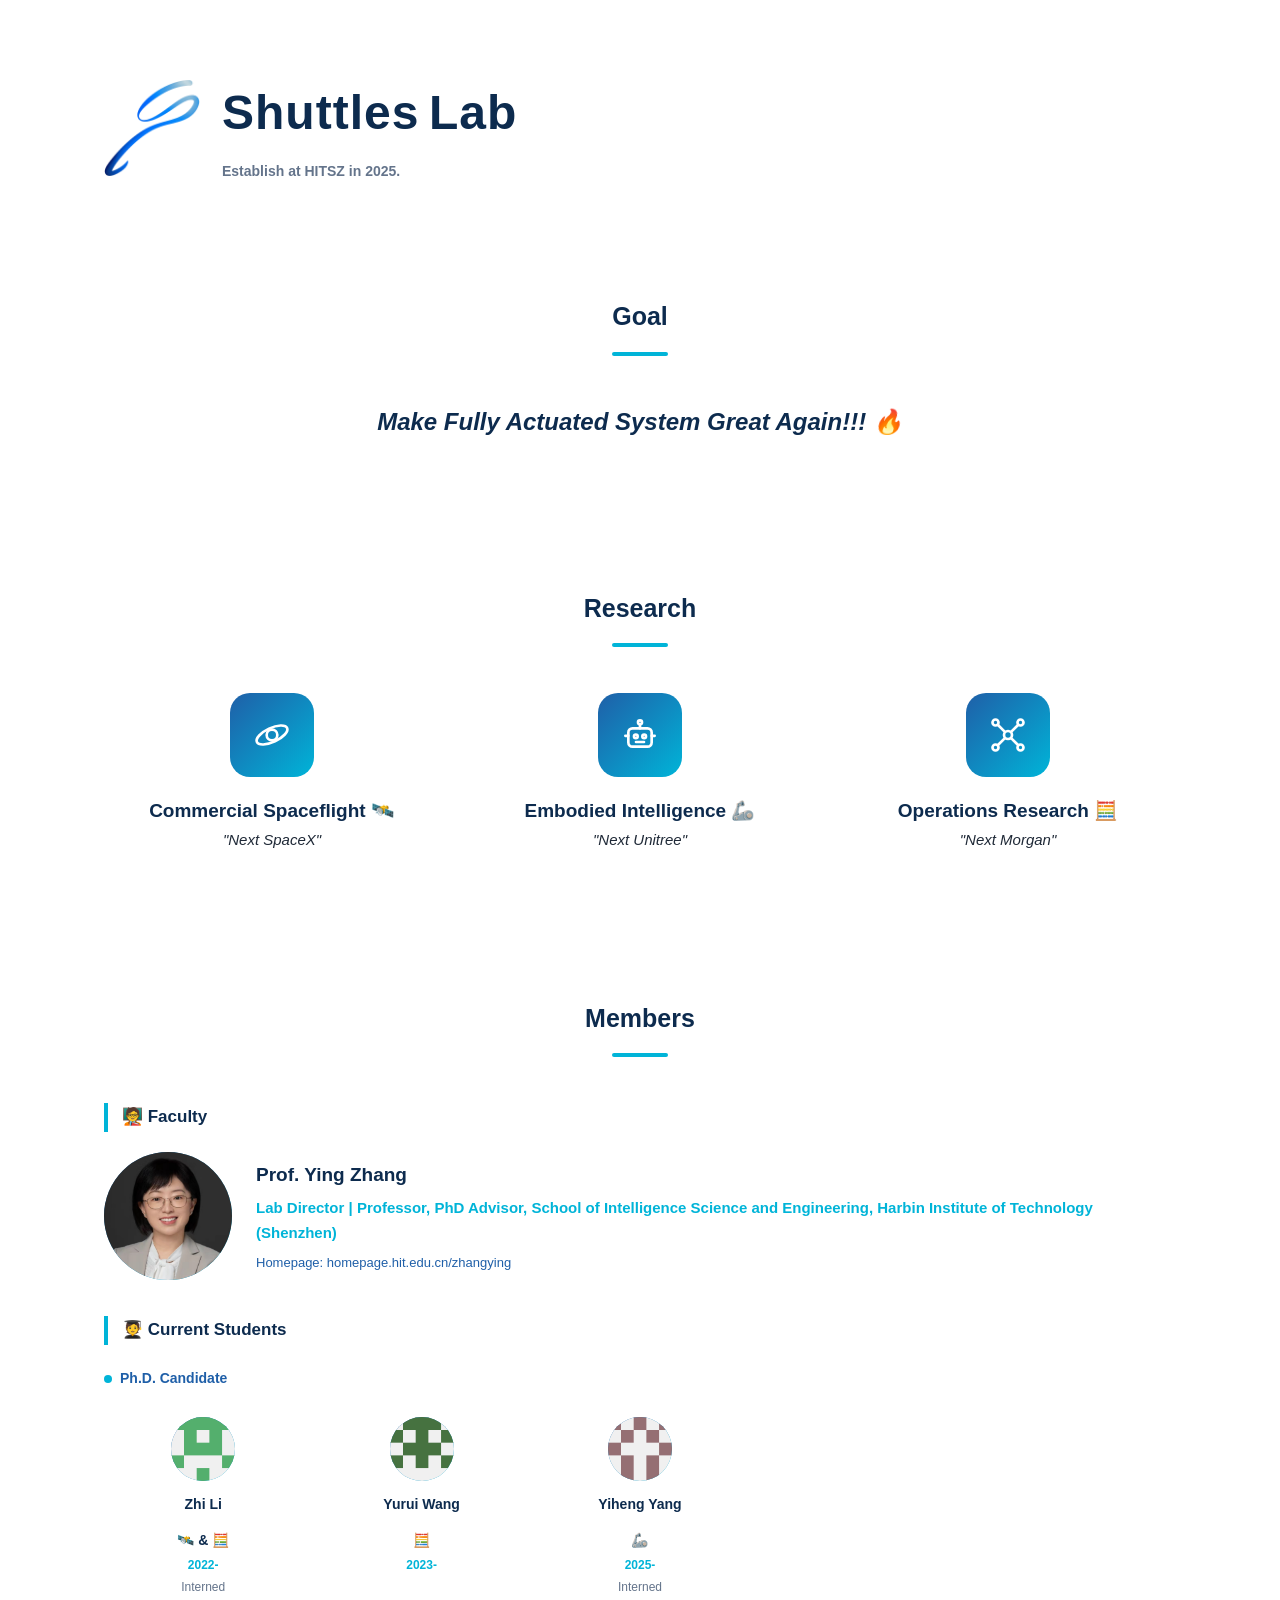
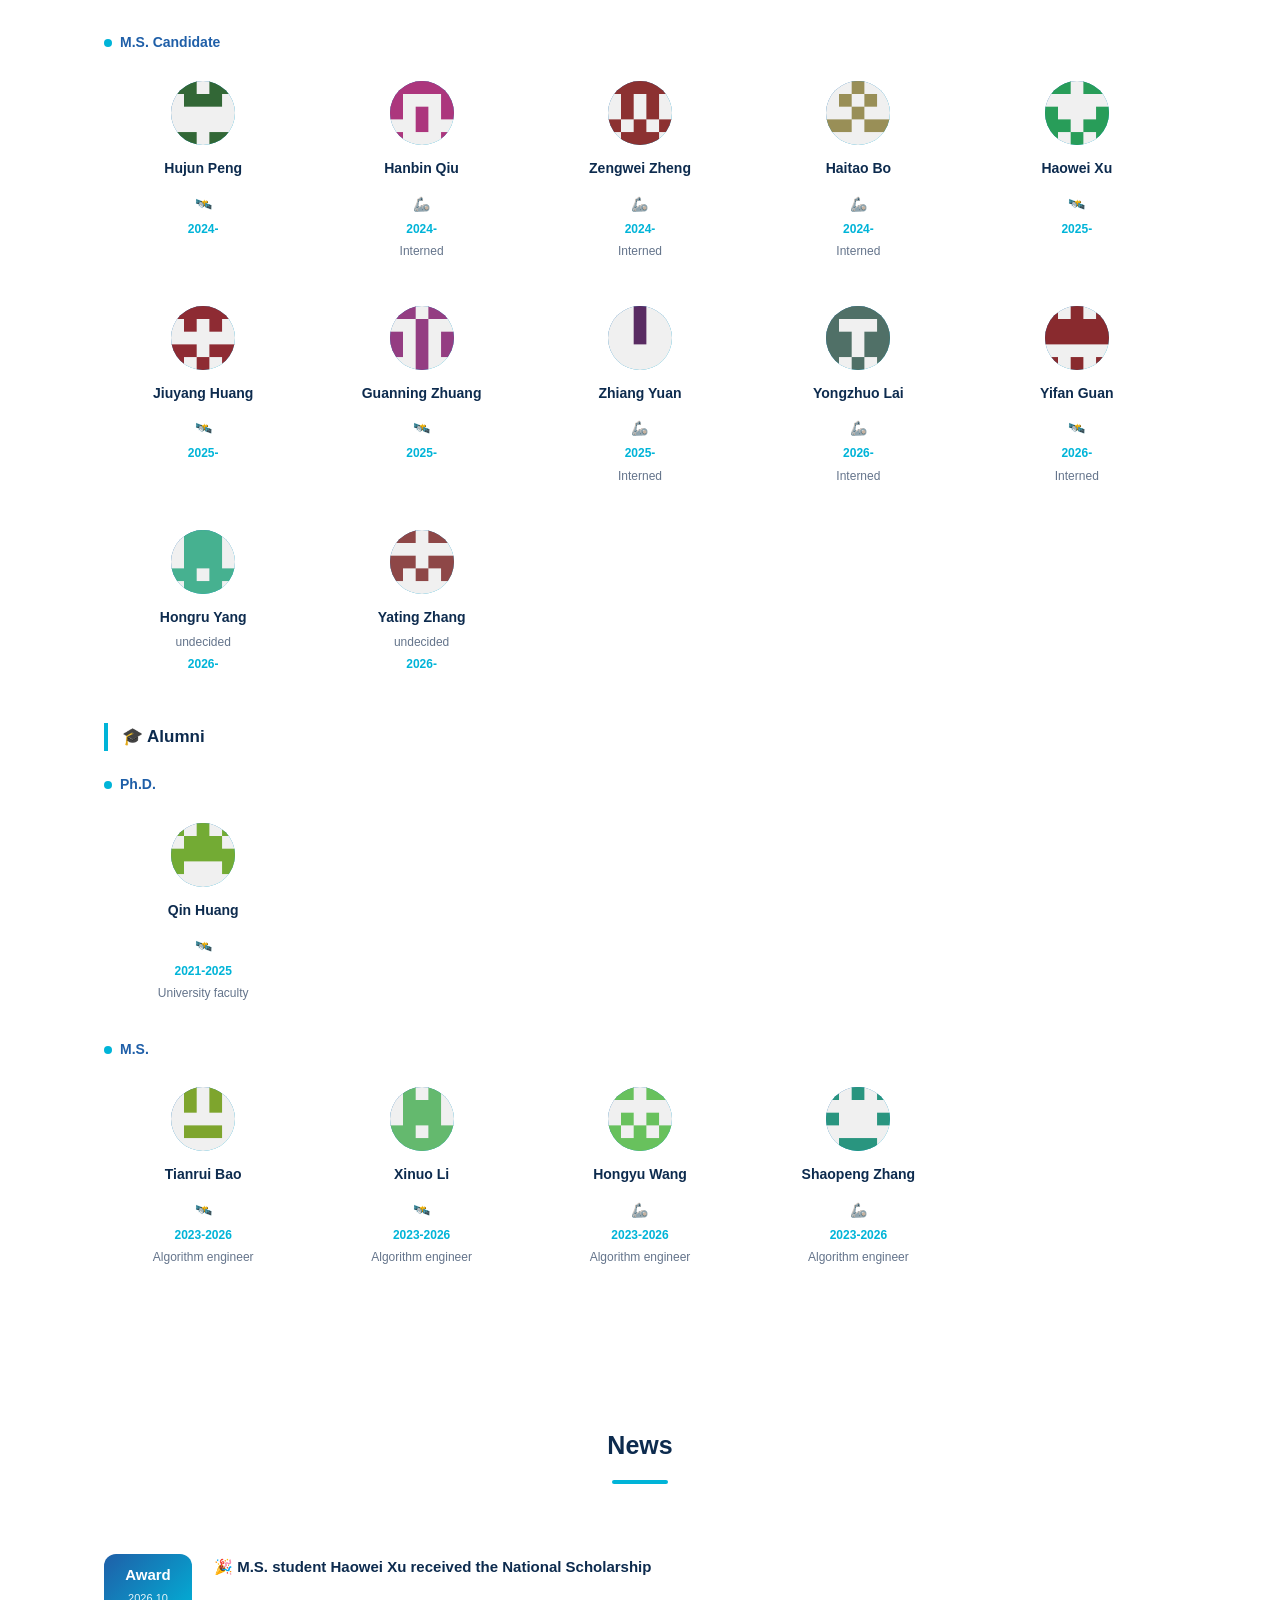
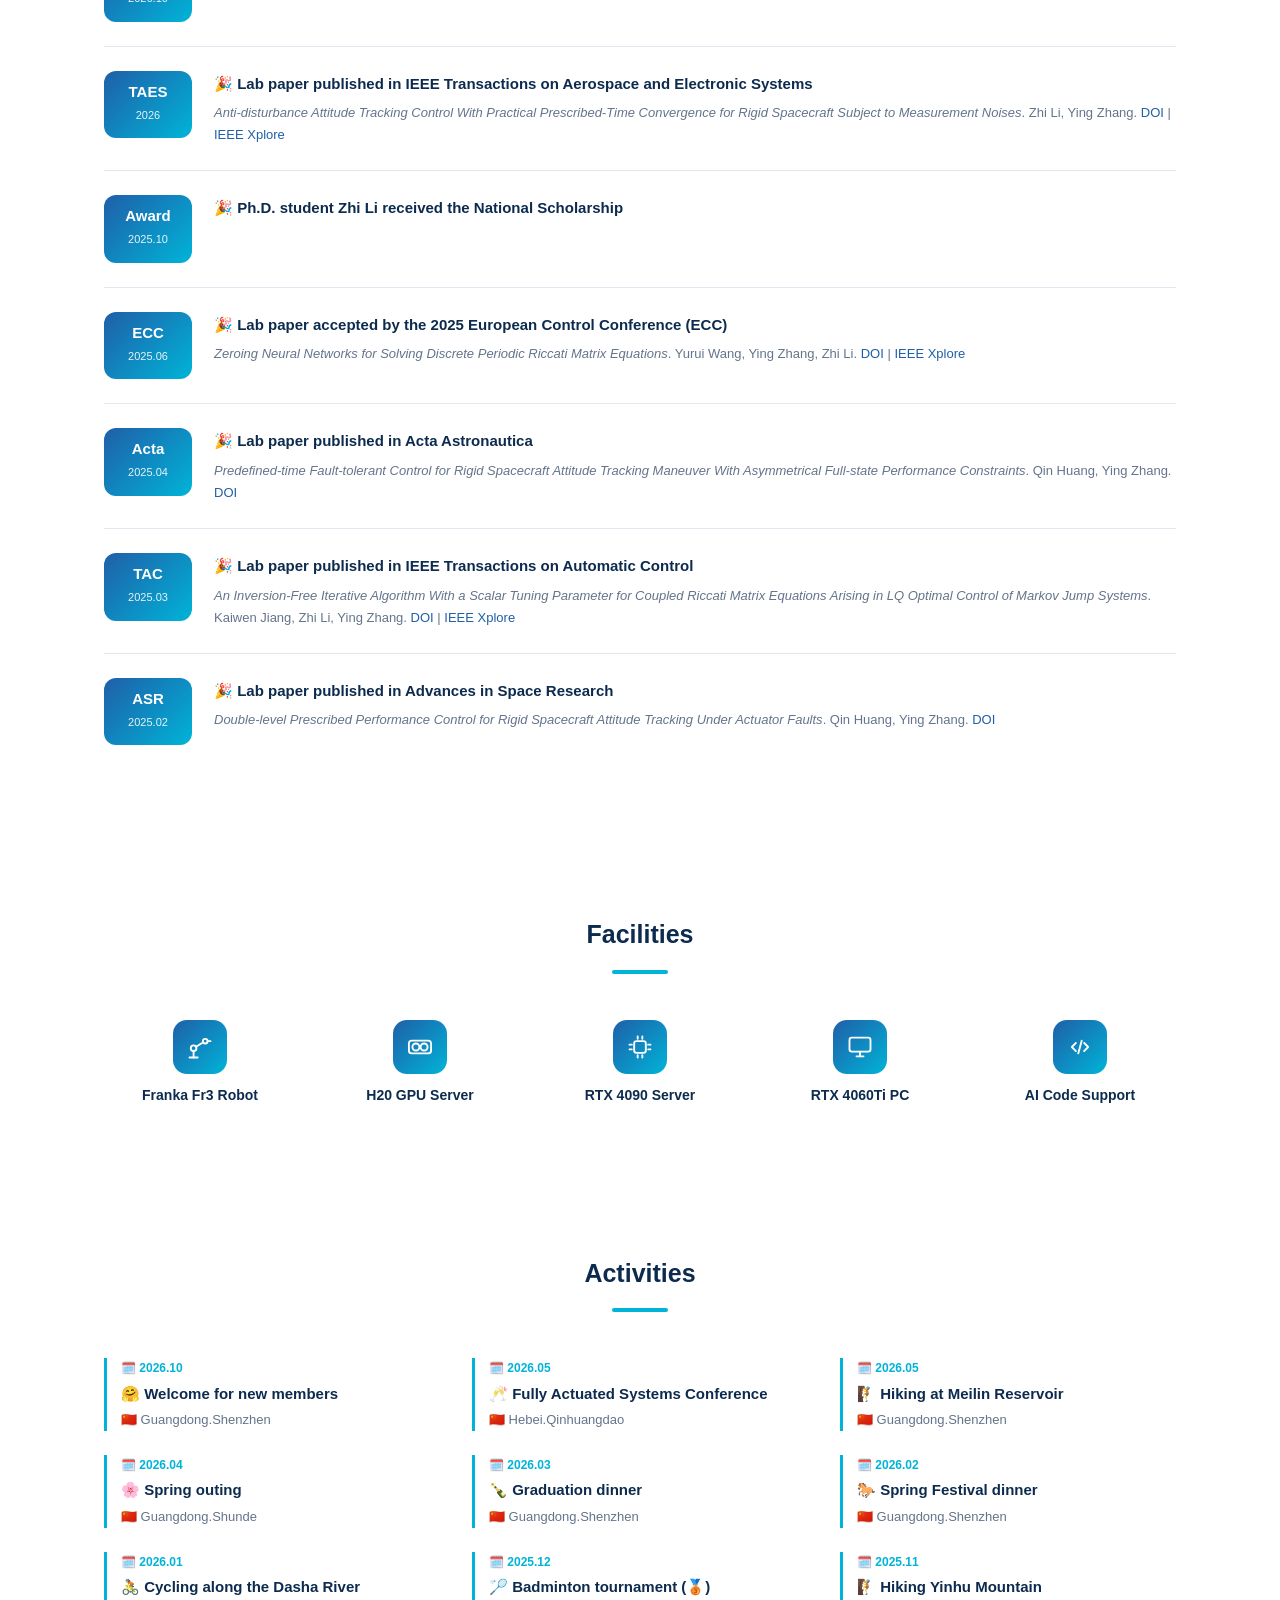
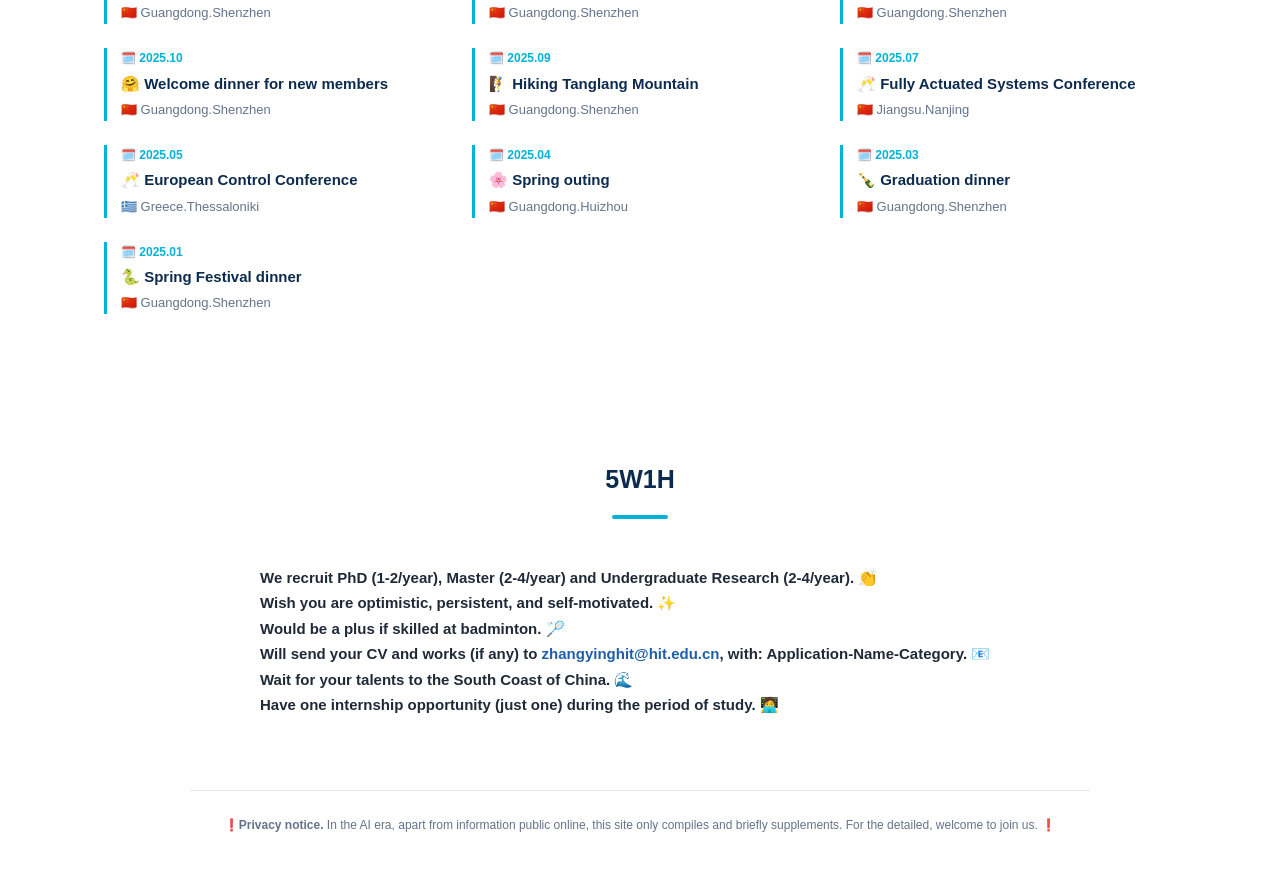
==== commit 8c34a51d: "Render 'undecided' as the small muted line style" ====
--- a/index.html
+++ b/index.html
@@ -179,13 +179,13 @@
           <div class="person">
             <img class="avatar photo" src="assets/img/avatar-hongru.png" alt="Hongru Yang">
             <div class="name">Hongru Yang</div>
-            <div class="name">🧮</div>
+            <div class="where">undecided</div>
             <div class="role">2026-</div>
           </div>
           <div class="person">
             <img class="avatar photo" src="assets/img/avatar-yating.png" alt="Yating Zhang">
             <div class="name">Yating Zhang</div>
-            <div class="name">🦾</div>
+            <div class="where">undecided</div>
             <div class="role">2026-</div>
           </div>
         </div>
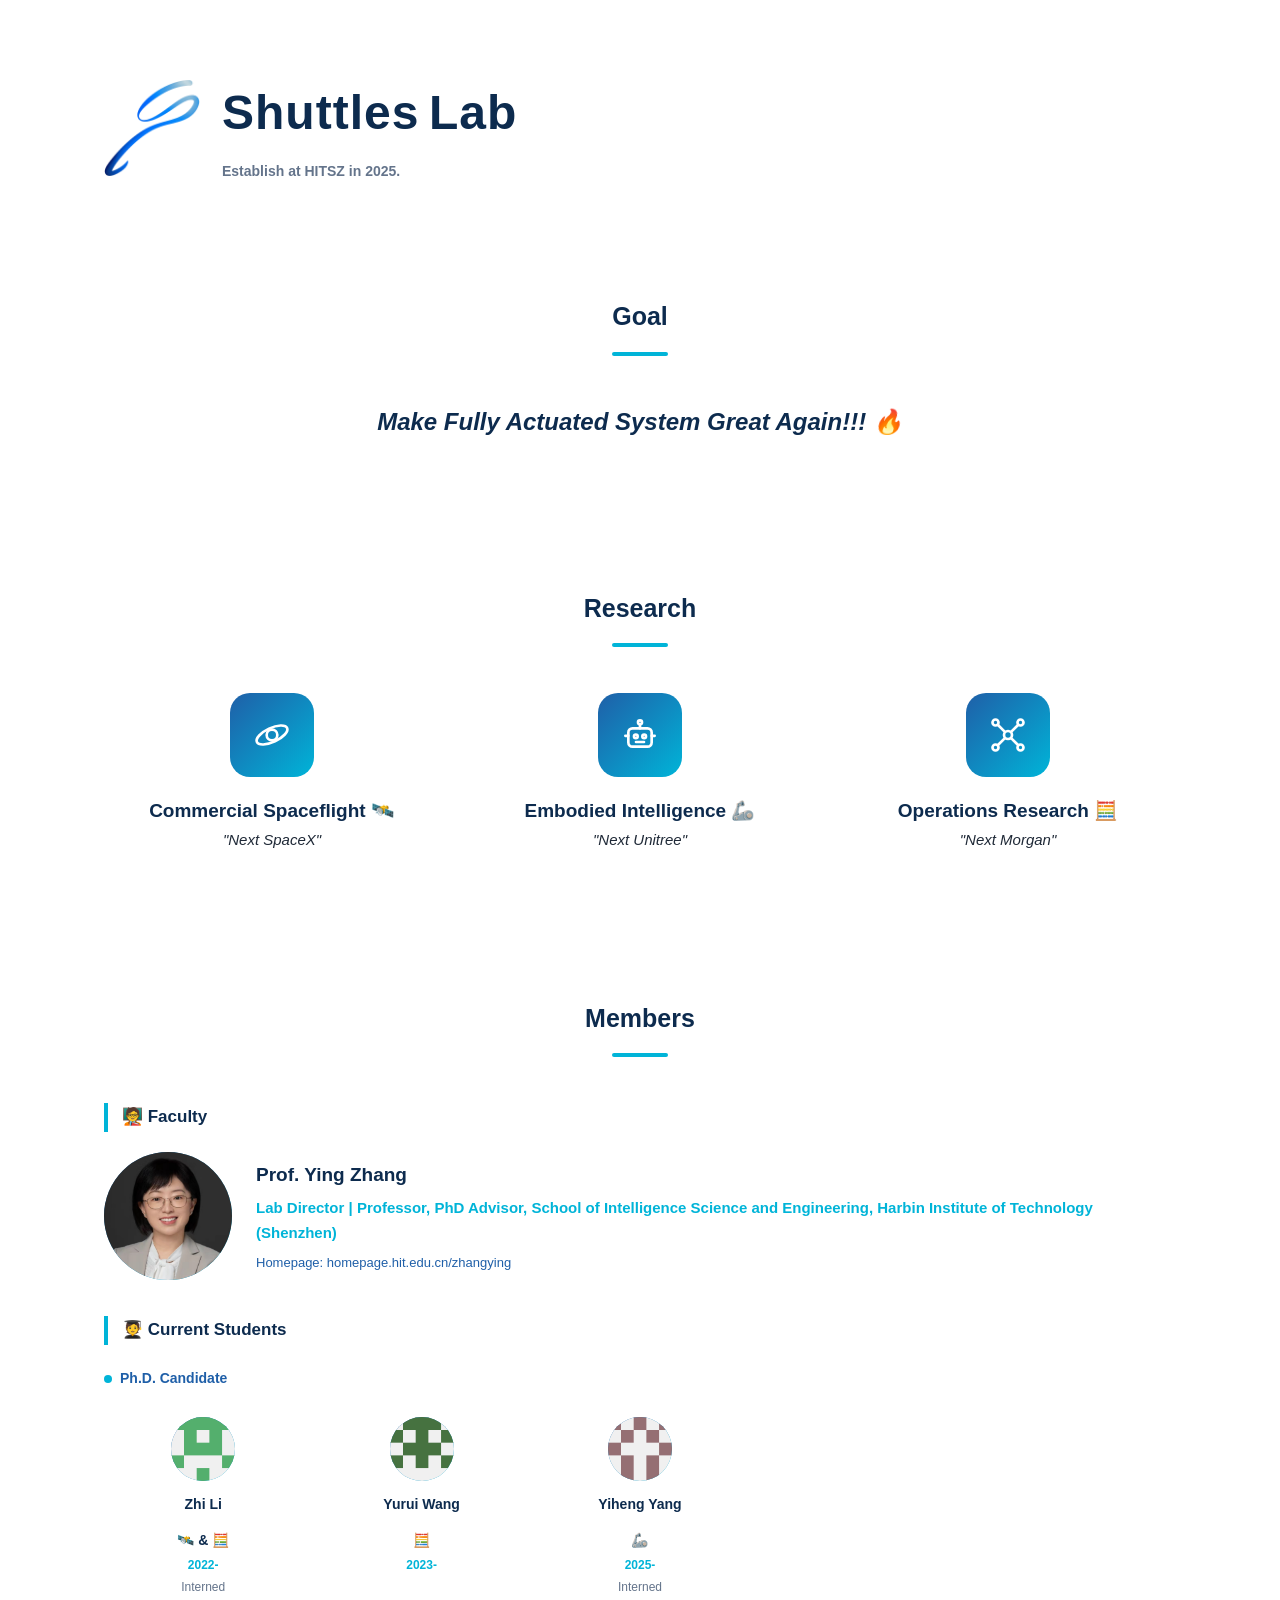
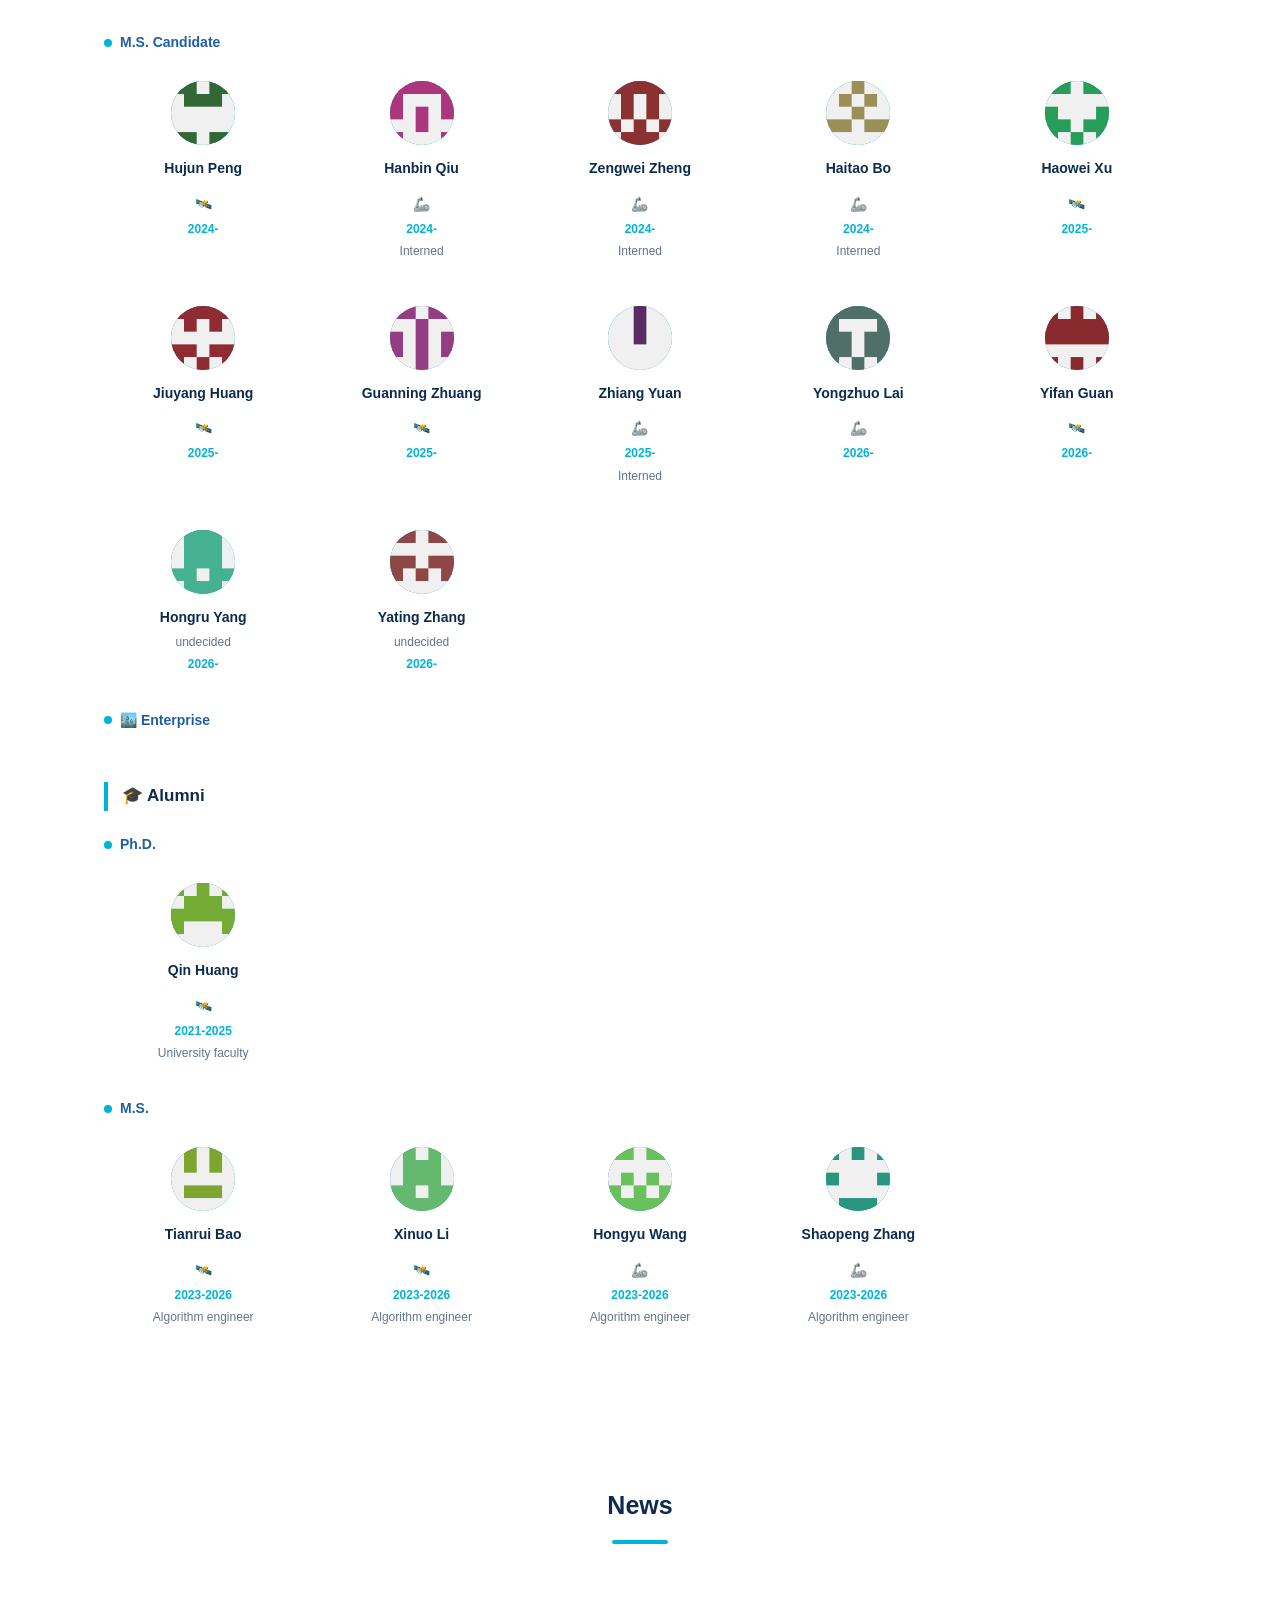
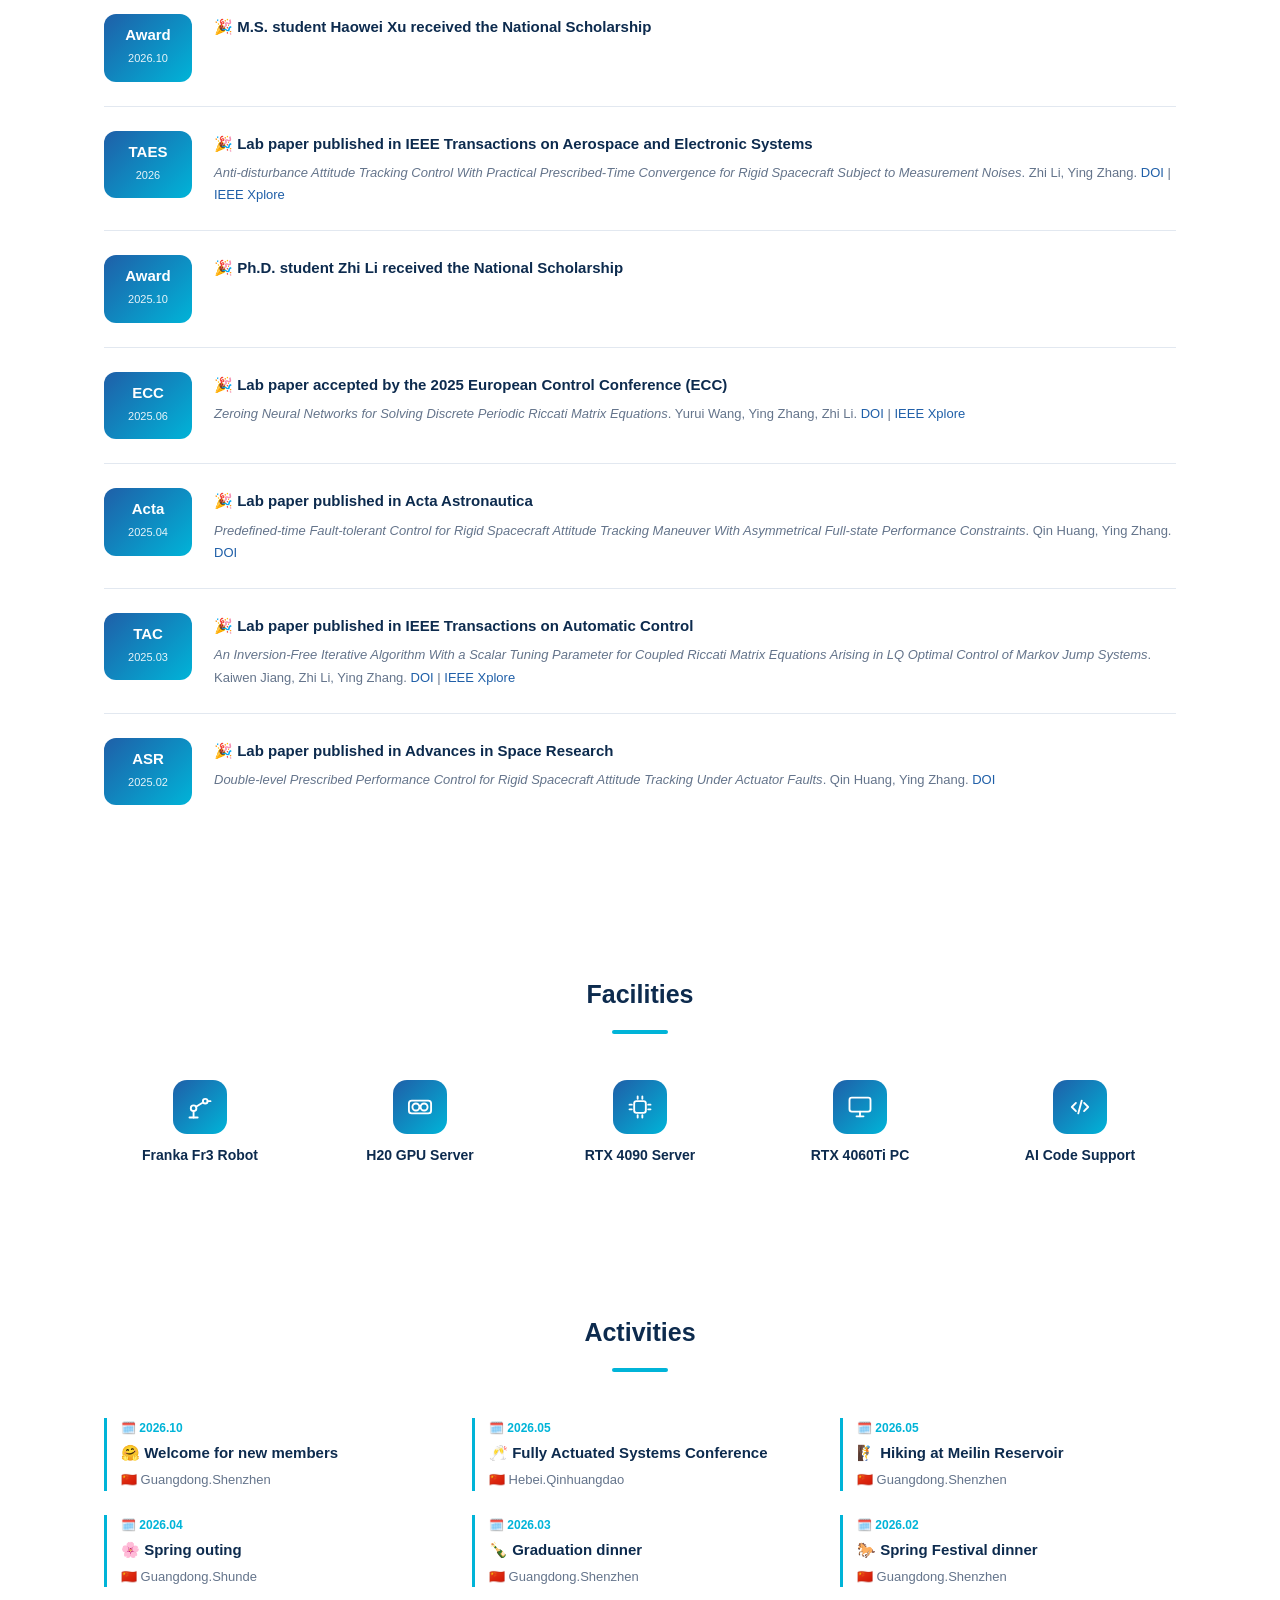
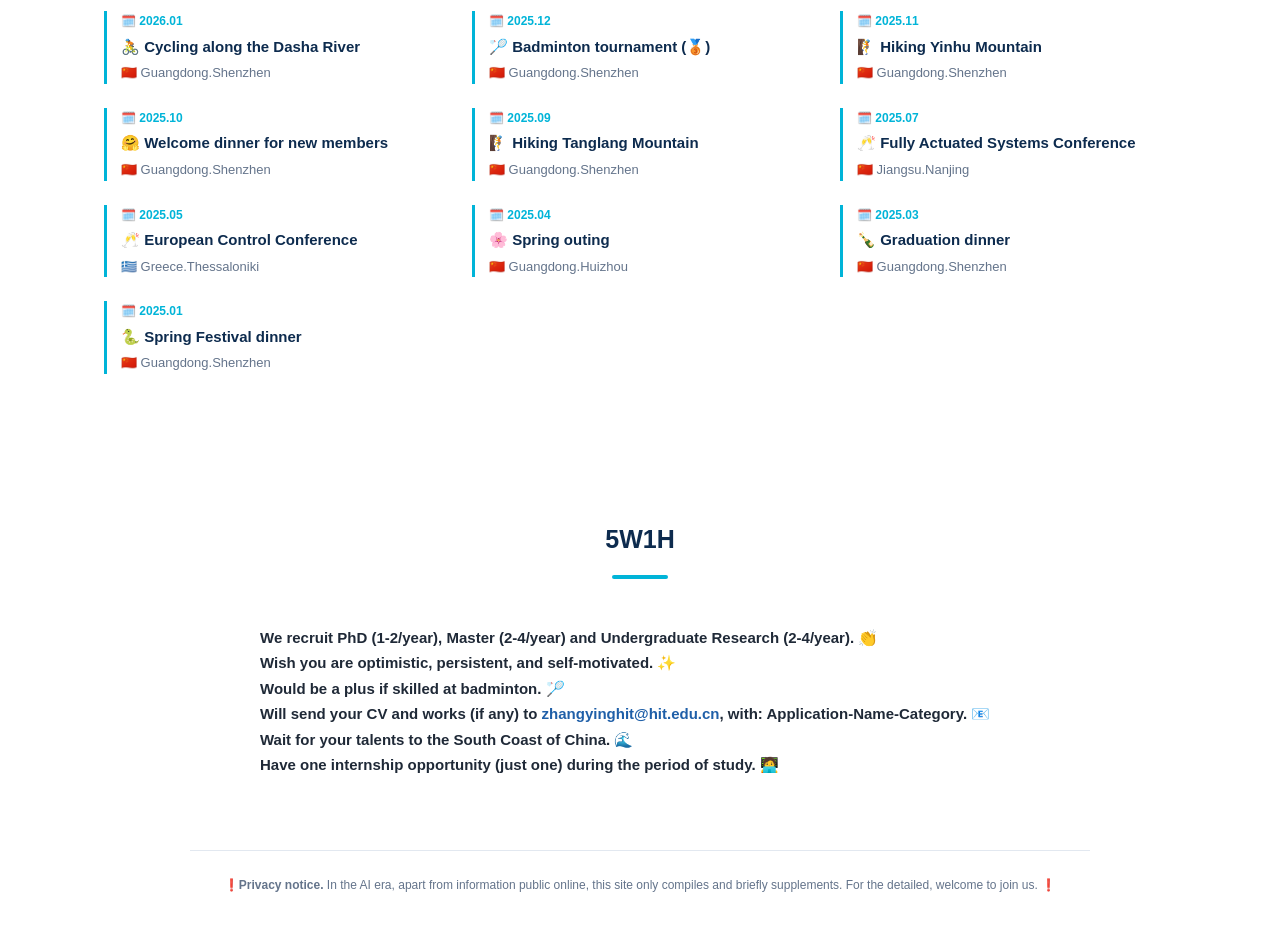
==== commit 8108b9bd: "Add an empty 'Enterprise' group under Current Students Also includes the working-tree edit removing " ====
--- a/index.html
+++ b/index.html
@@ -167,14 +167,12 @@
             <div class="name">Yongzhuo Lai</div>
             <div class="name">🦾</div>
             <div class="role">2026-</div>
-            <div class="where">Interned</div>
           </div>
           <div class="person">
             <img class="avatar photo" src="assets/img/avatar-yifan.png" alt="Yifan Guan">
             <div class="name">Yifan Guan</div>
             <div class="name">🛰️</div>
             <div class="role">2026-</div>
-            <div class="where">Interned</div>
           </div>
           <div class="person">
             <img class="avatar photo" src="assets/img/avatar-hongru.png" alt="Hongru Yang">
@@ -189,6 +187,10 @@
             <div class="role">2026-</div>
           </div>
         </div>
+
+        <h4 class="sub-sub-heading">🏙️ Enterprise</h4>
+        <!-- Members to be added. -->
+        <div class="people-grid"></div>
 
         <h3 class="sub-heading">🎓 Alumni</h3>
         <h4 class="sub-sub-heading">Ph.D.</h4>
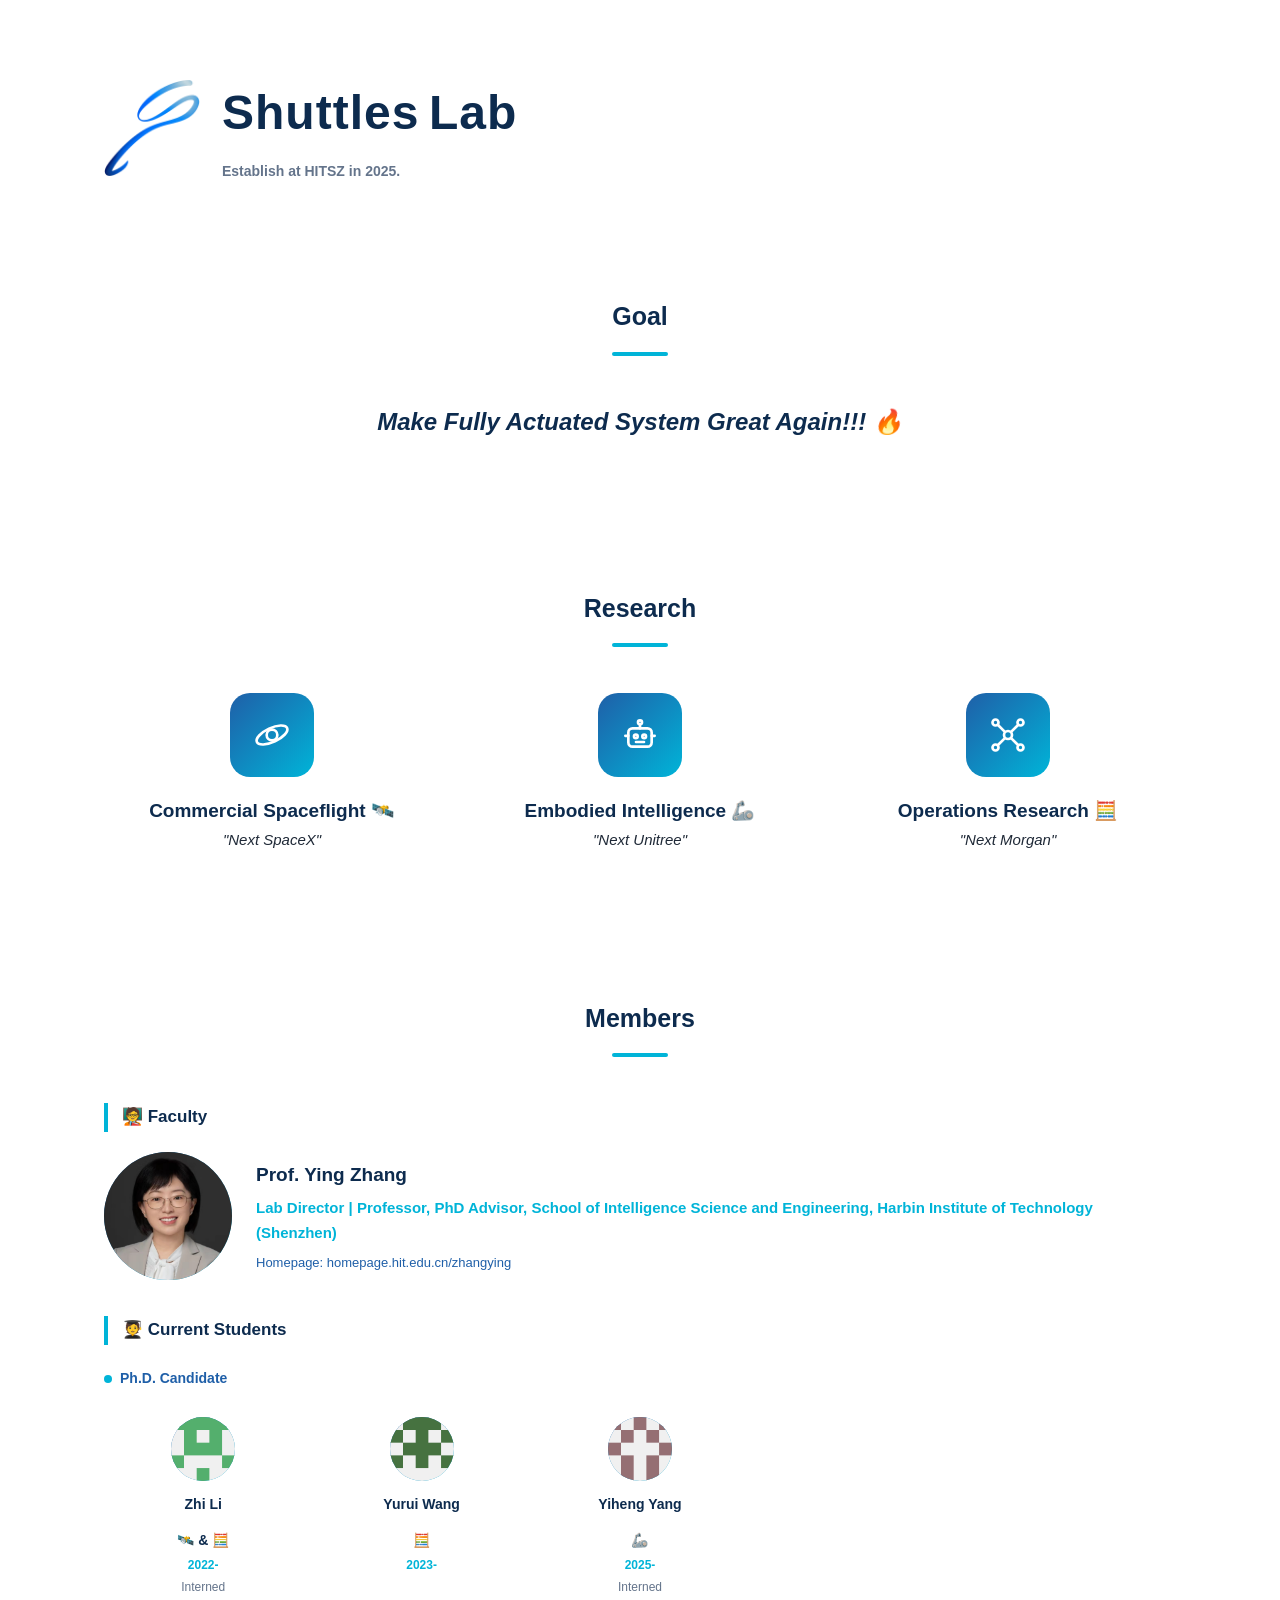
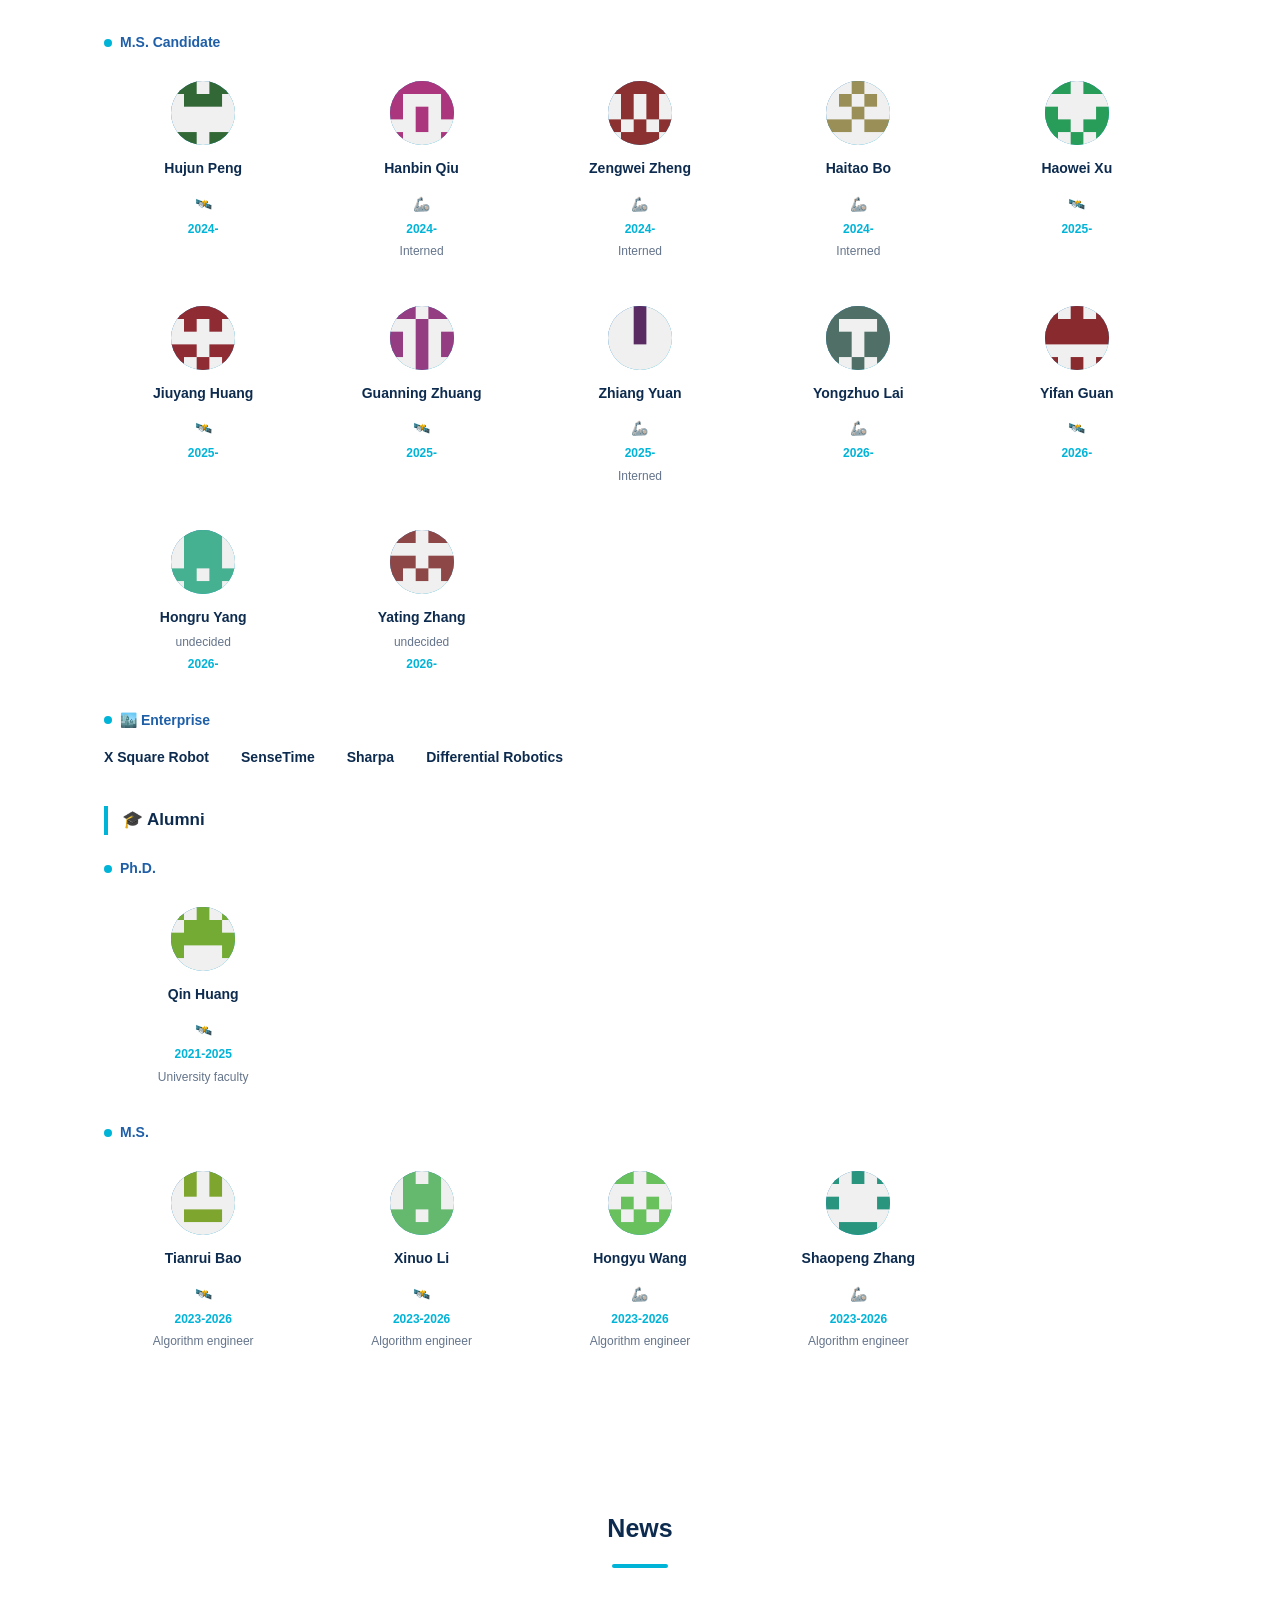
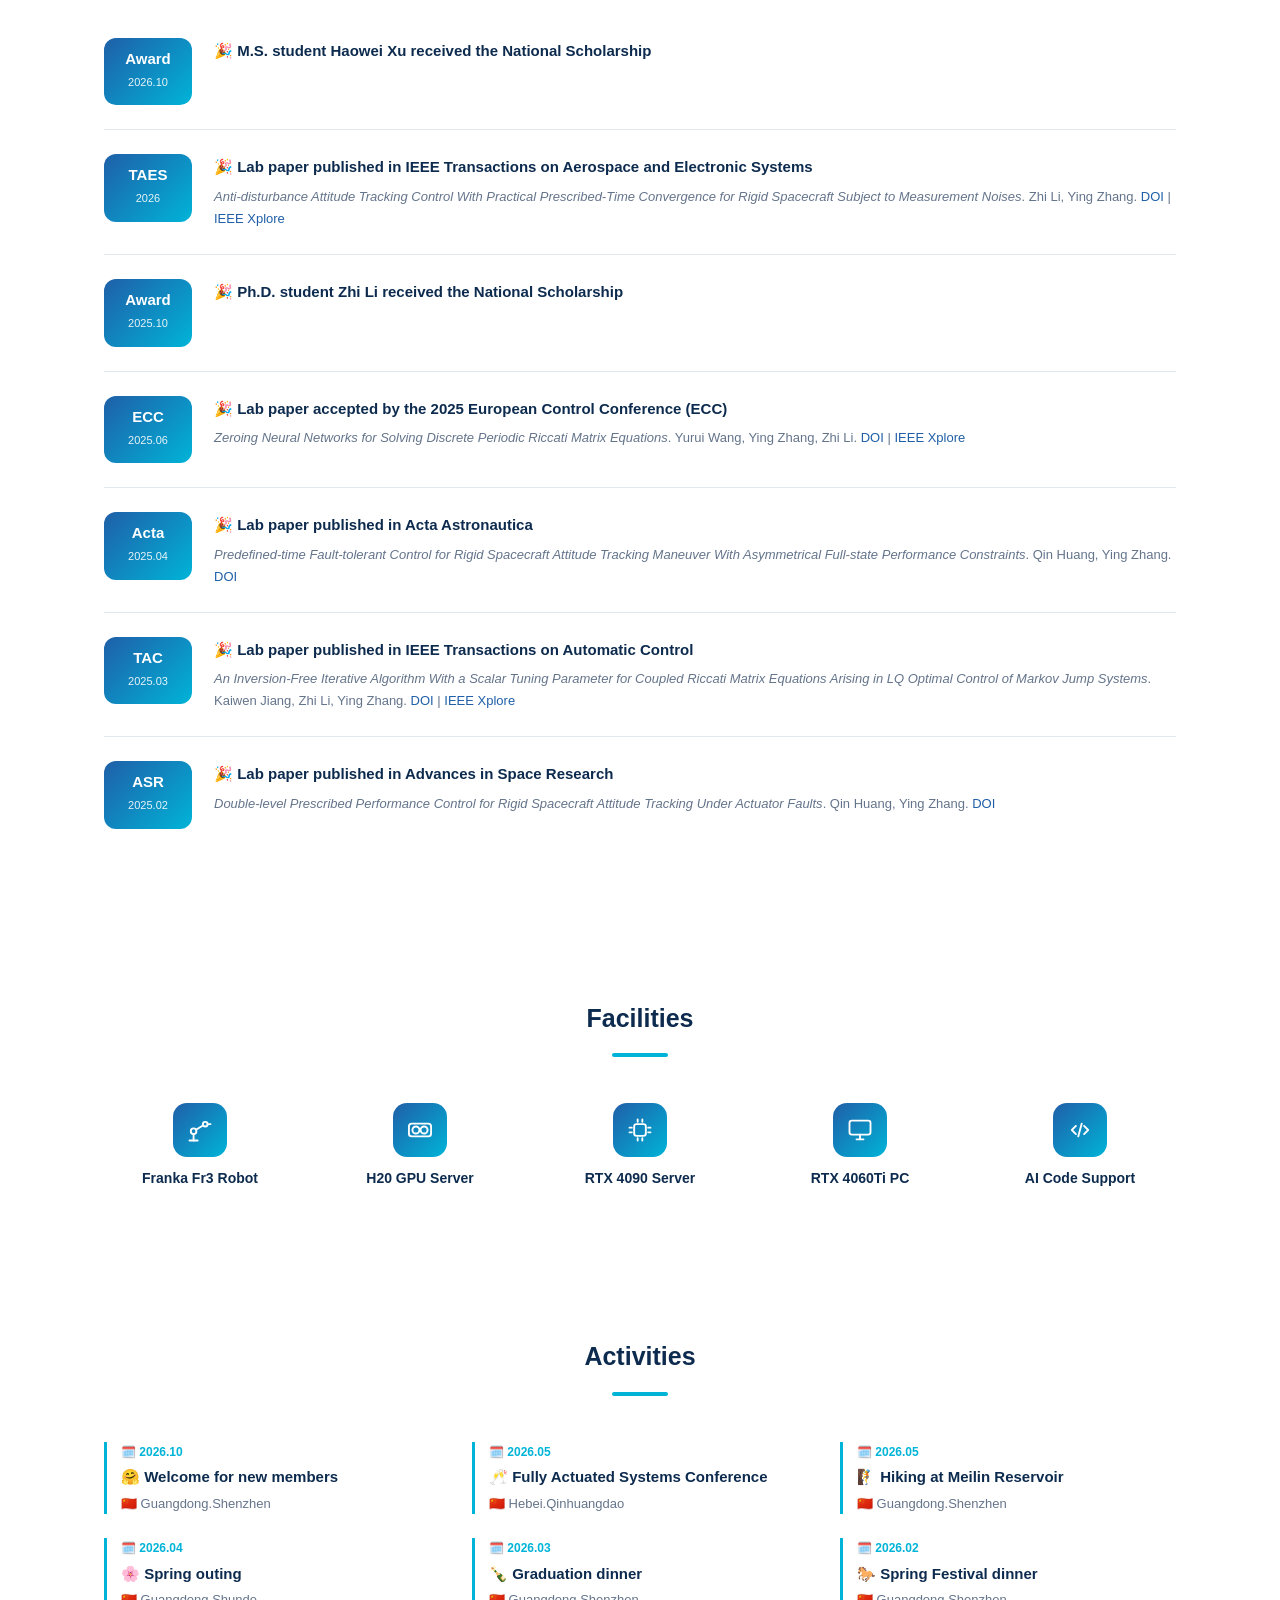
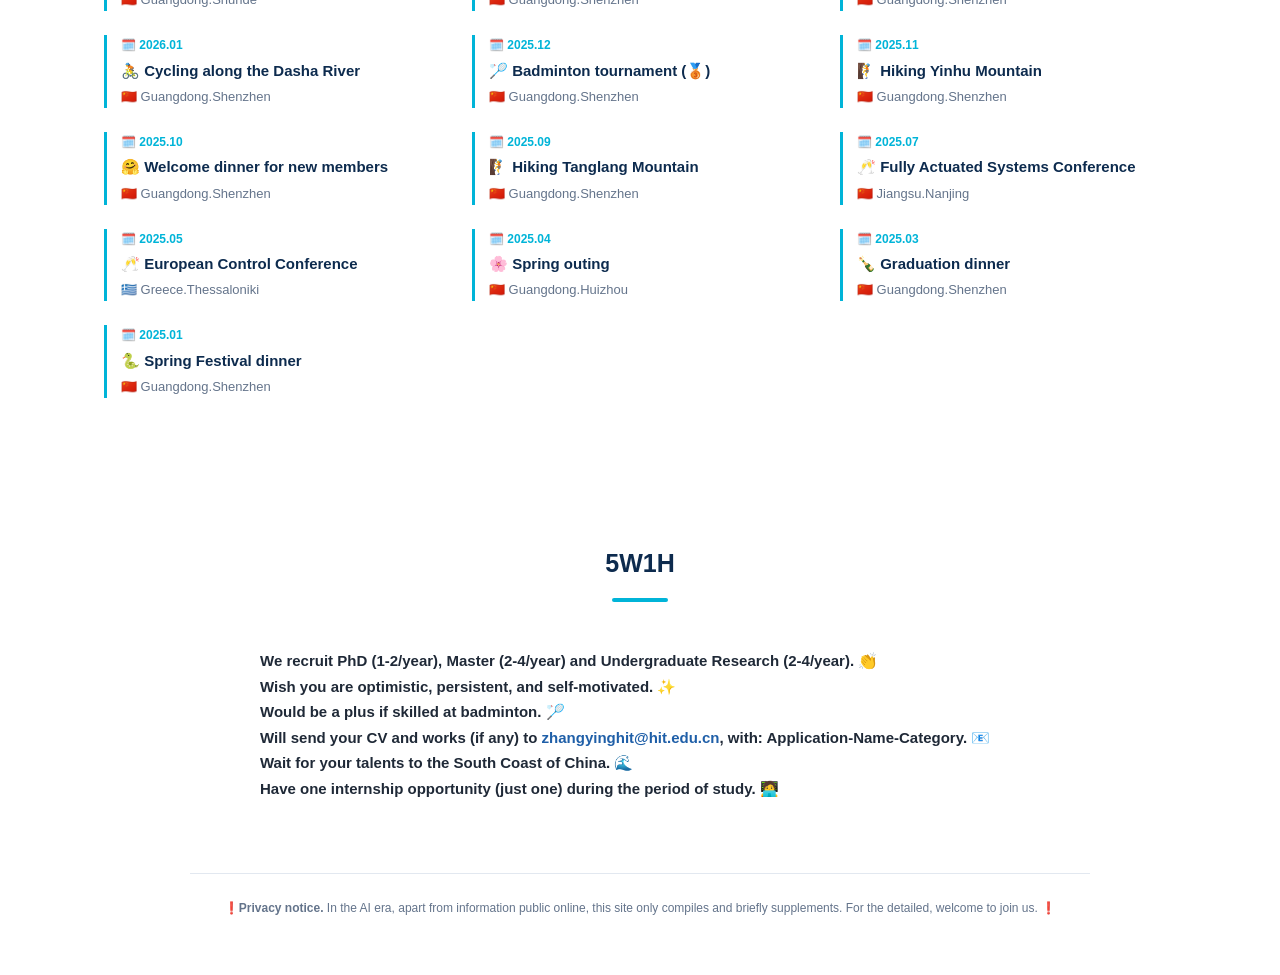
==== commit d88a6e14: "List the four enterprise partners under the Enterprise group" ====
--- a/index.html
+++ b/index.html
@@ -189,8 +189,12 @@
         </div>
 
         <h4 class="sub-sub-heading">🏙️ Enterprise</h4>
-        <!-- Members to be added. -->
-        <div class="people-grid"></div>
+        <p class="enterprise-list">
+          <span>X Square Robot</span>
+          <span>SenseTime</span>
+          <span>Sharpa</span>
+          <span>Differential Robotics</span>
+        </p>
 
         <h3 class="sub-heading">🎓 Alumni</h3>
         <h4 class="sub-sub-heading">Ph.D.</h4>
--- a/assets/css/style.css
+++ b/assets/css/style.css
@@ -181,6 +181,10 @@
   flex-shrink: 0;
 }
 
+/* ========== Enterprise partners ========== */
+.enterprise-list { display: flex; flex-wrap: wrap; gap: 10px 32px; }
+.enterprise-list span { font-size: 14px; font-weight: 700; color: var(--primary-dark); }
+
 /* ========== Join / Apply ========== */
 .apply-box { max-width: 760px; margin: 0 auto; text-align: justify; }
 .apply-box p { font-size: 13px; }
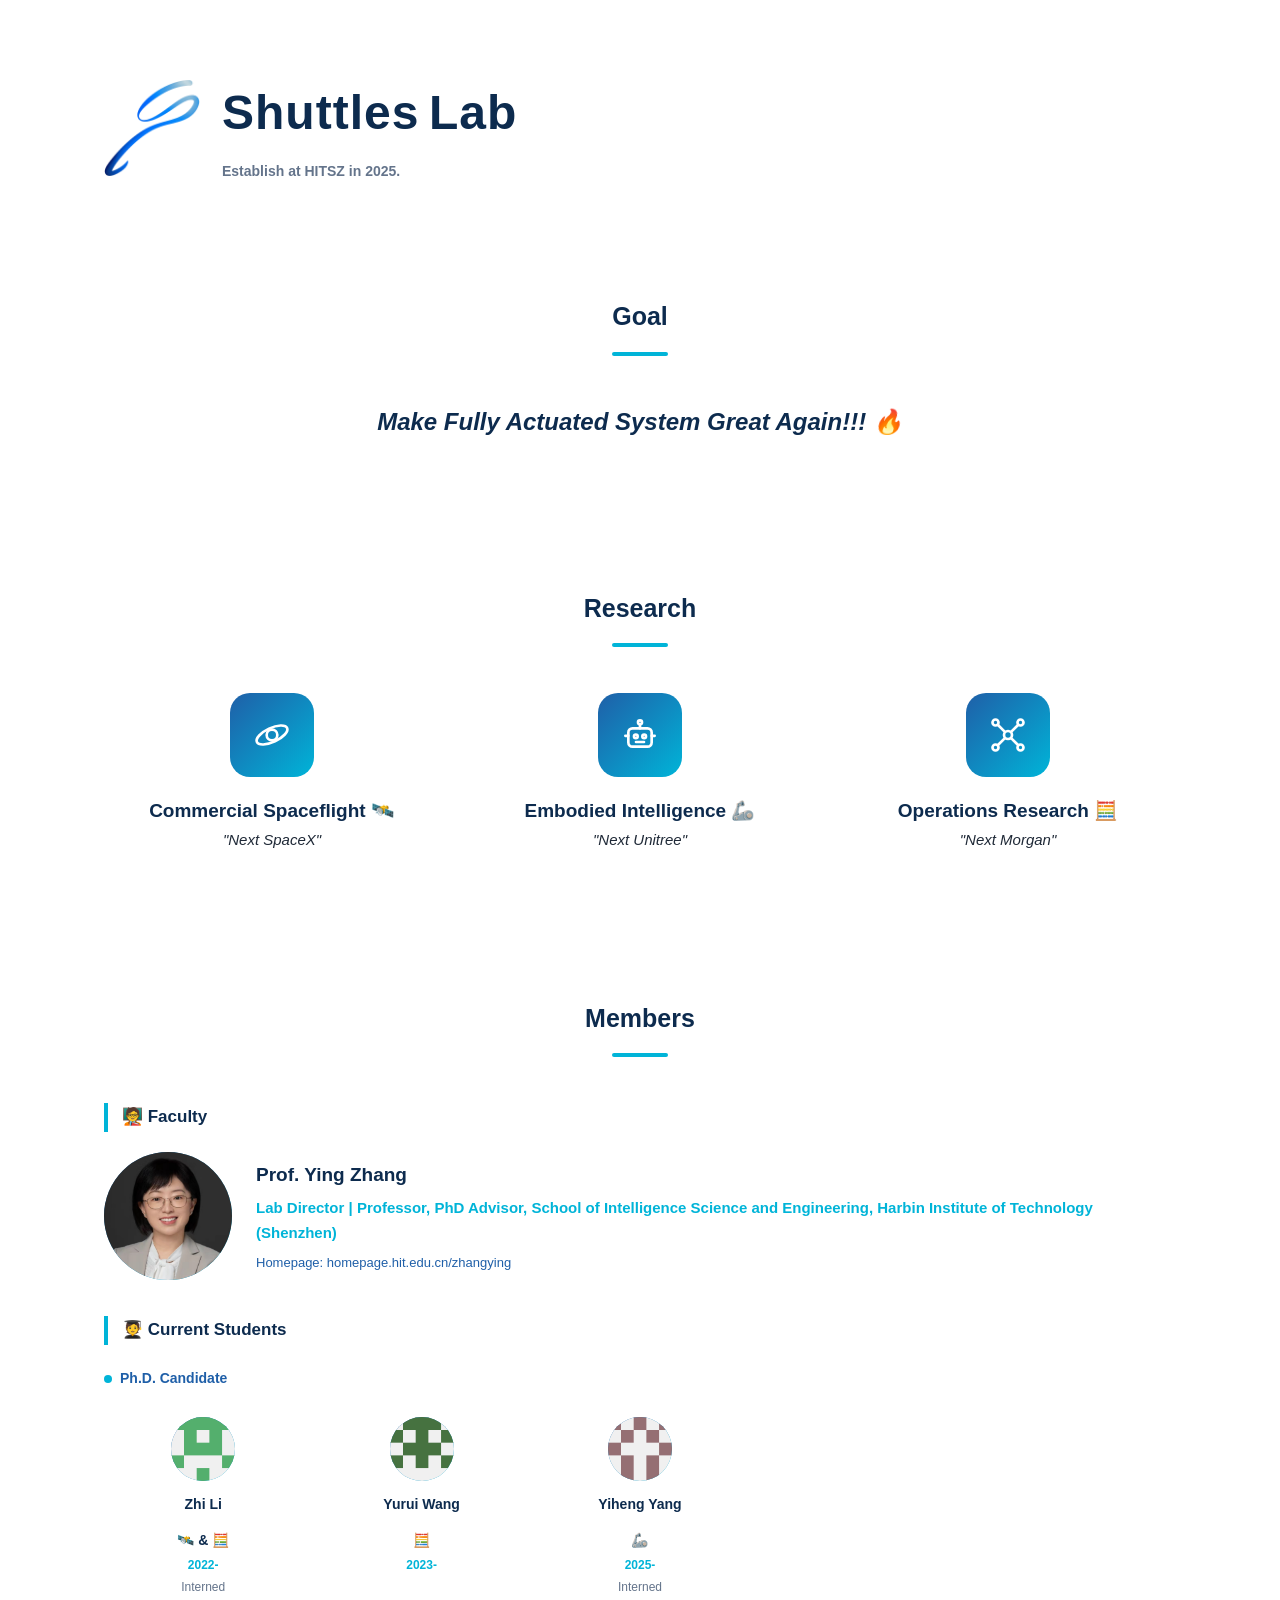
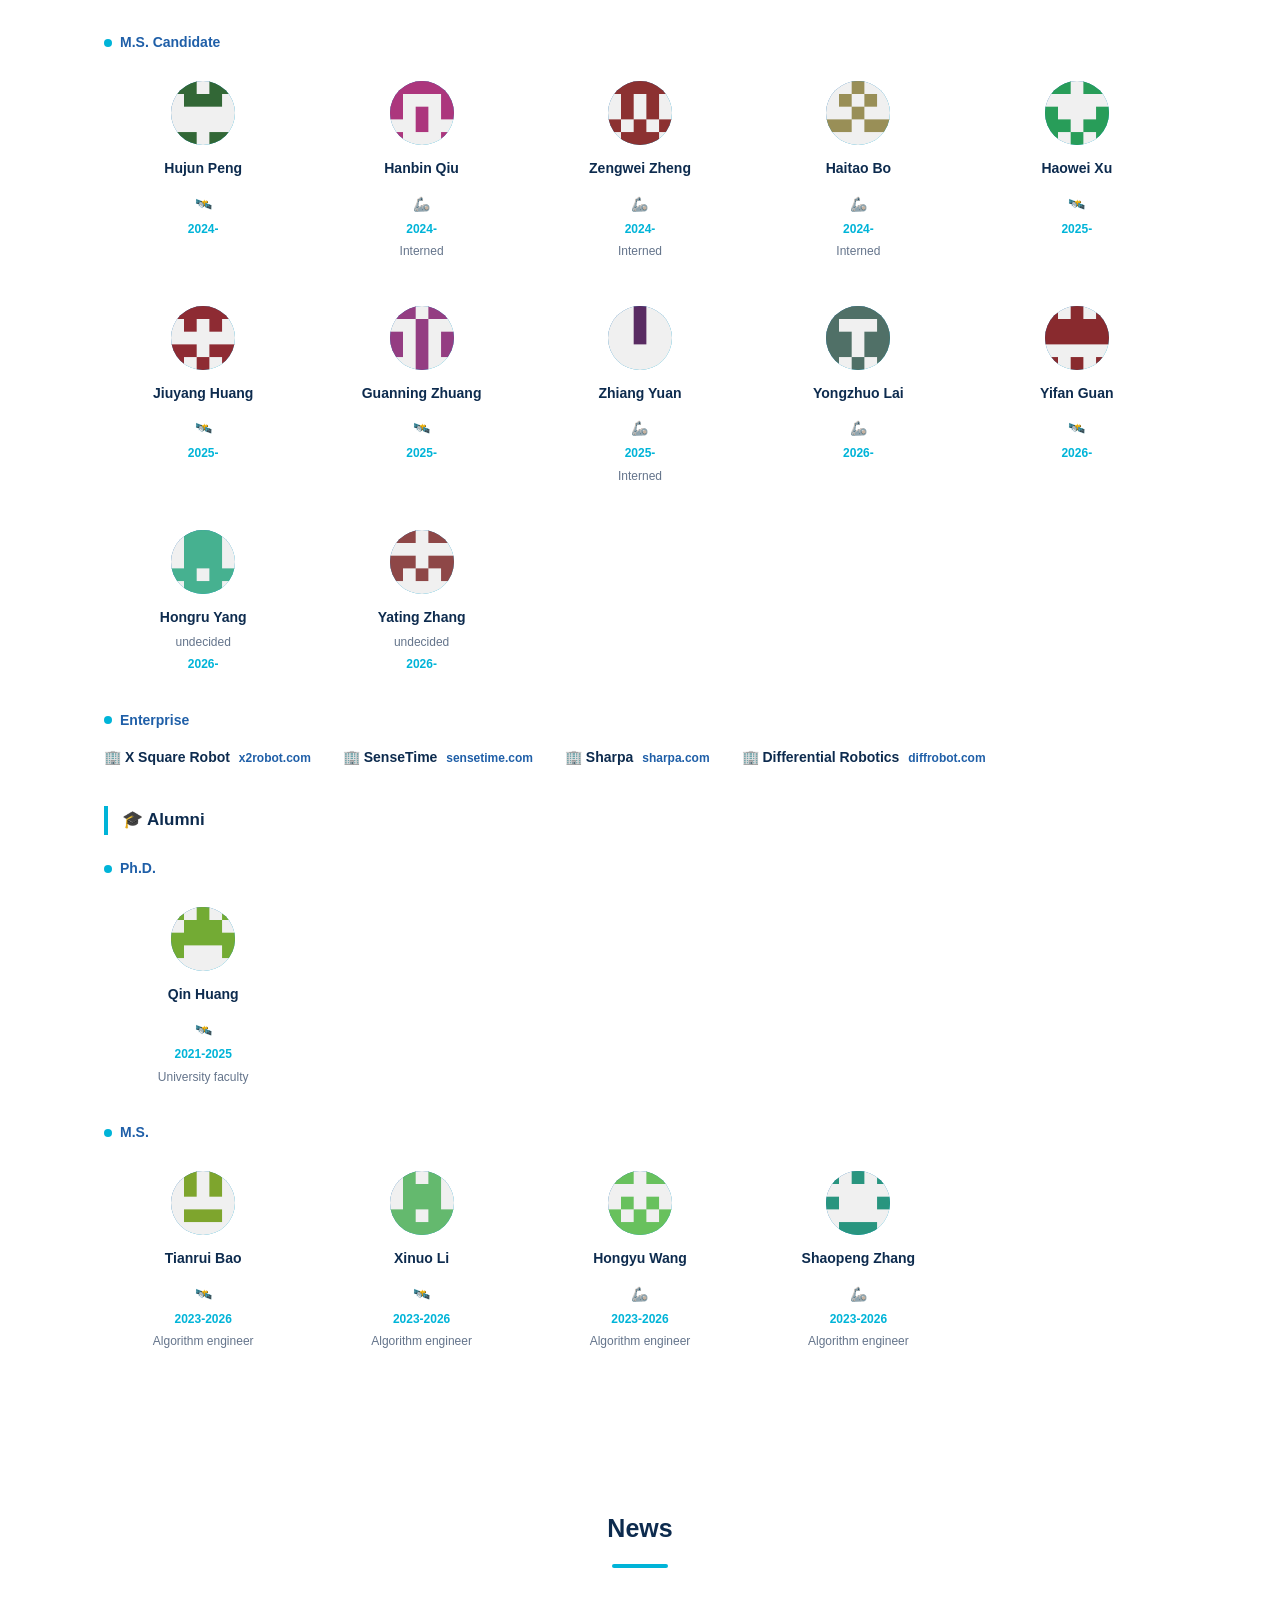
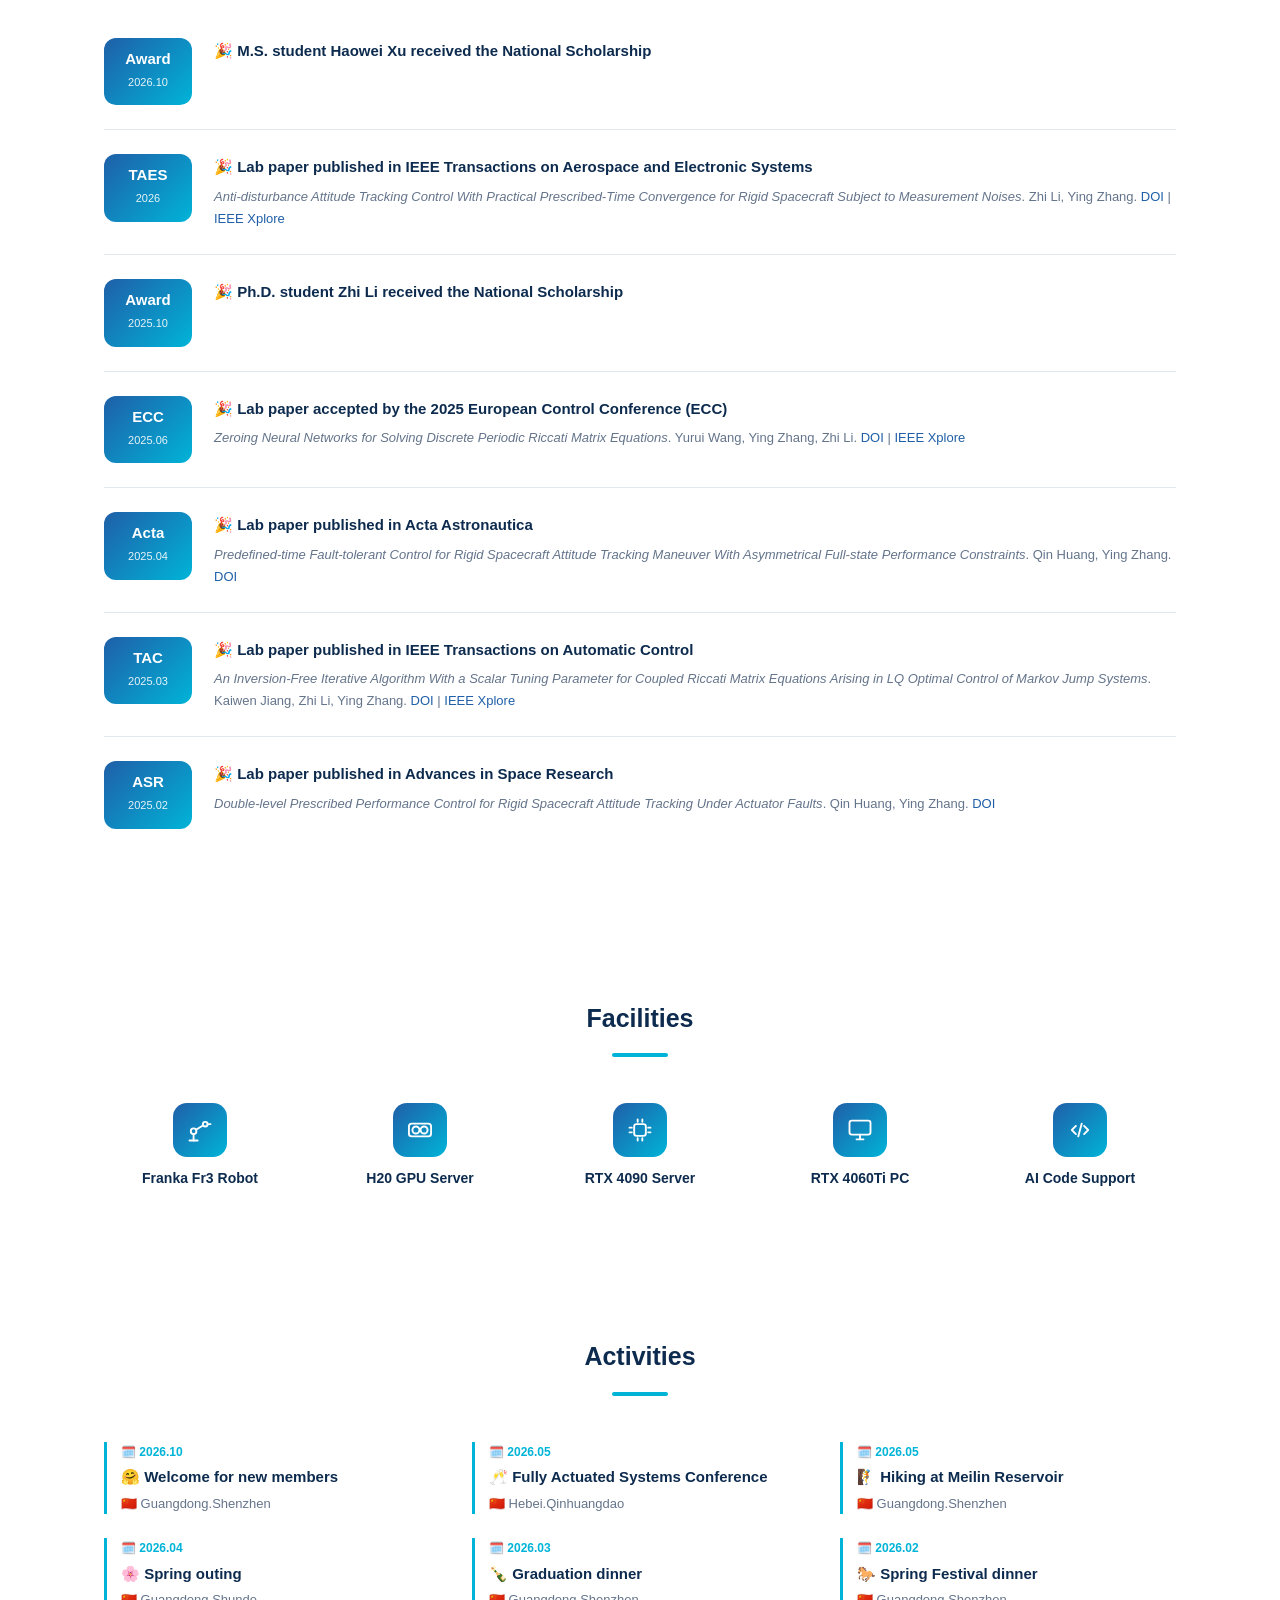
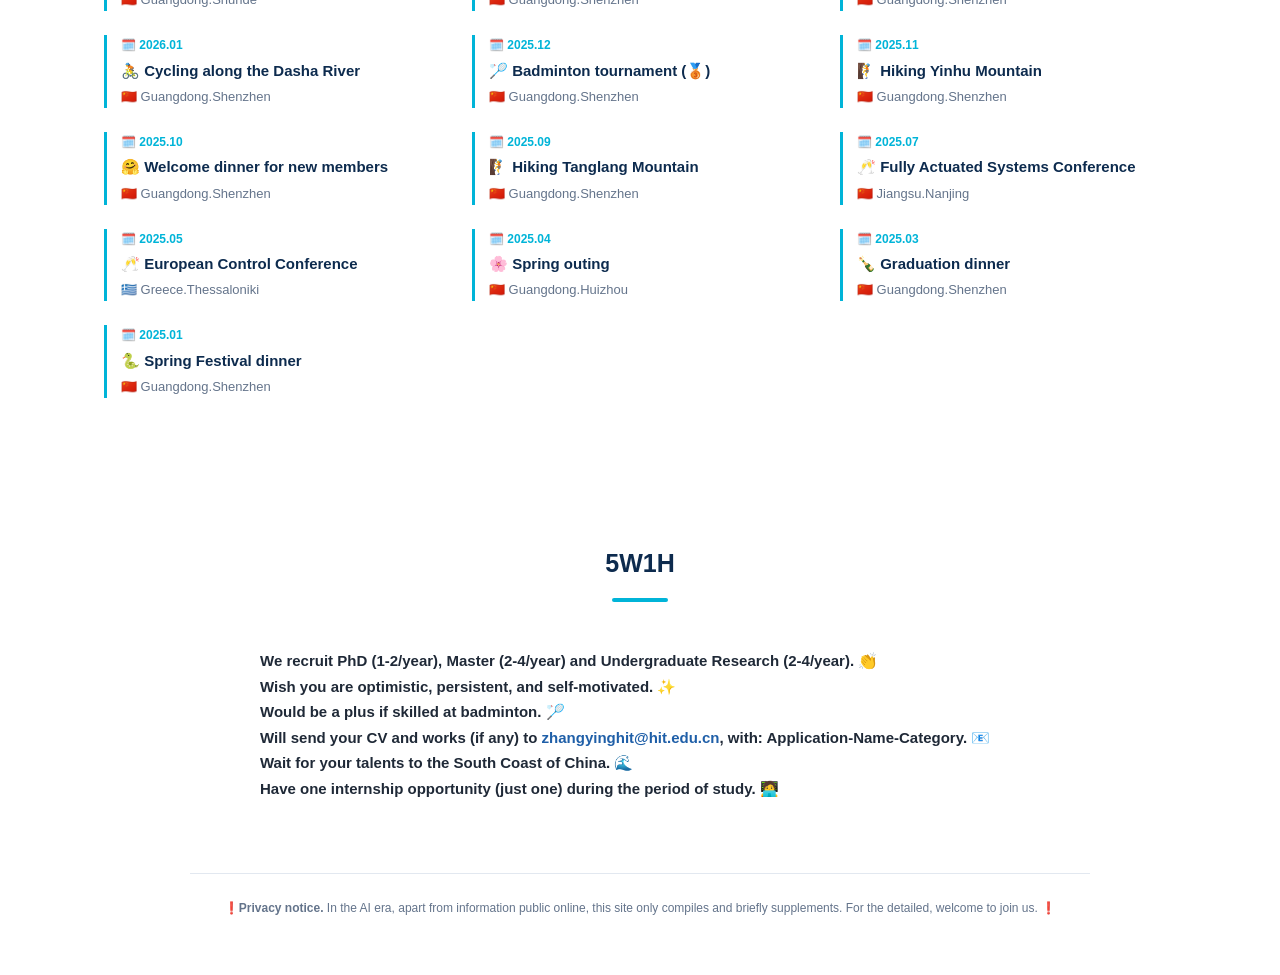
==== commit 7ab3e149: "Enterprise: drop the heading emoji, add a building icon and site links per company" ====
--- a/index.html
+++ b/index.html
@@ -188,12 +188,12 @@
           </div>
         </div>
 
-        <h4 class="sub-sub-heading">🏙️ Enterprise</h4>
+        <h4 class="sub-sub-heading">Enterprise</h4>
         <p class="enterprise-list">
-          <span>X Square Robot</span>
-          <span>SenseTime</span>
-          <span>Sharpa</span>
-          <span>Differential Robotics</span>
+          <span>🏢 X Square Robot <a href="https://x2robot.com/" target="_blank" rel="noopener">x2robot.com</a></span>
+          <span>🏢 SenseTime <a href="https://www.sensetime.com/" target="_blank" rel="noopener">sensetime.com</a></span>
+          <span>🏢 Sharpa <a href="https://www.sharpa.com/" target="_blank" rel="noopener">sharpa.com</a></span>
+          <span>🏢 Differential Robotics <a href="https://diffrobot.com/" target="_blank" rel="noopener">diffrobot.com</a></span>
         </p>
 
         <h3 class="sub-heading">🎓 Alumni</h3>
--- a/assets/css/style.css
+++ b/assets/css/style.css
@@ -184,6 +184,7 @@
 /* ========== Enterprise partners ========== */
 .enterprise-list { display: flex; flex-wrap: wrap; gap: 10px 32px; }
 .enterprise-list span { font-size: 14px; font-weight: 700; color: var(--primary-dark); }
+.enterprise-list a { font-size: 12px; font-weight: 600; margin-left: 5px; white-space: nowrap; }
 
 /* ========== Join / Apply ========== */
 .apply-box { max-width: 760px; margin: 0 auto; text-align: justify; }
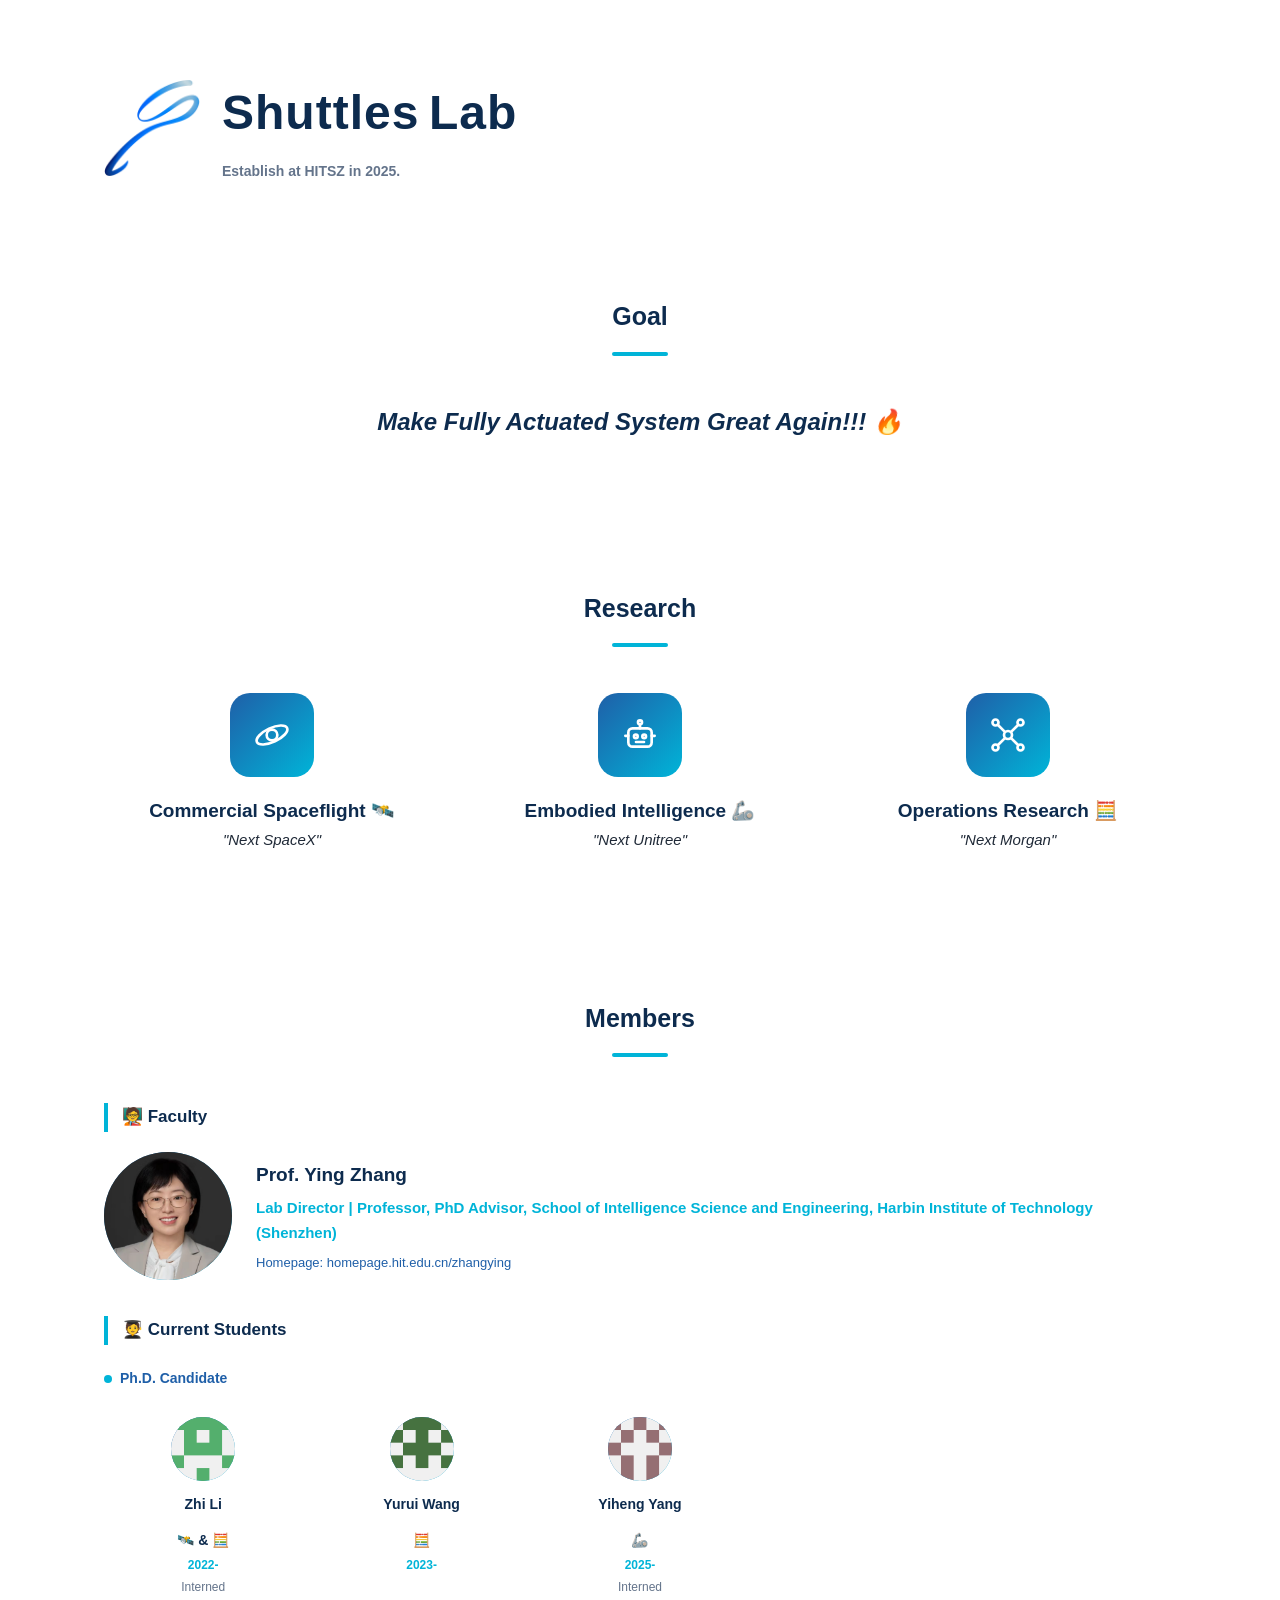
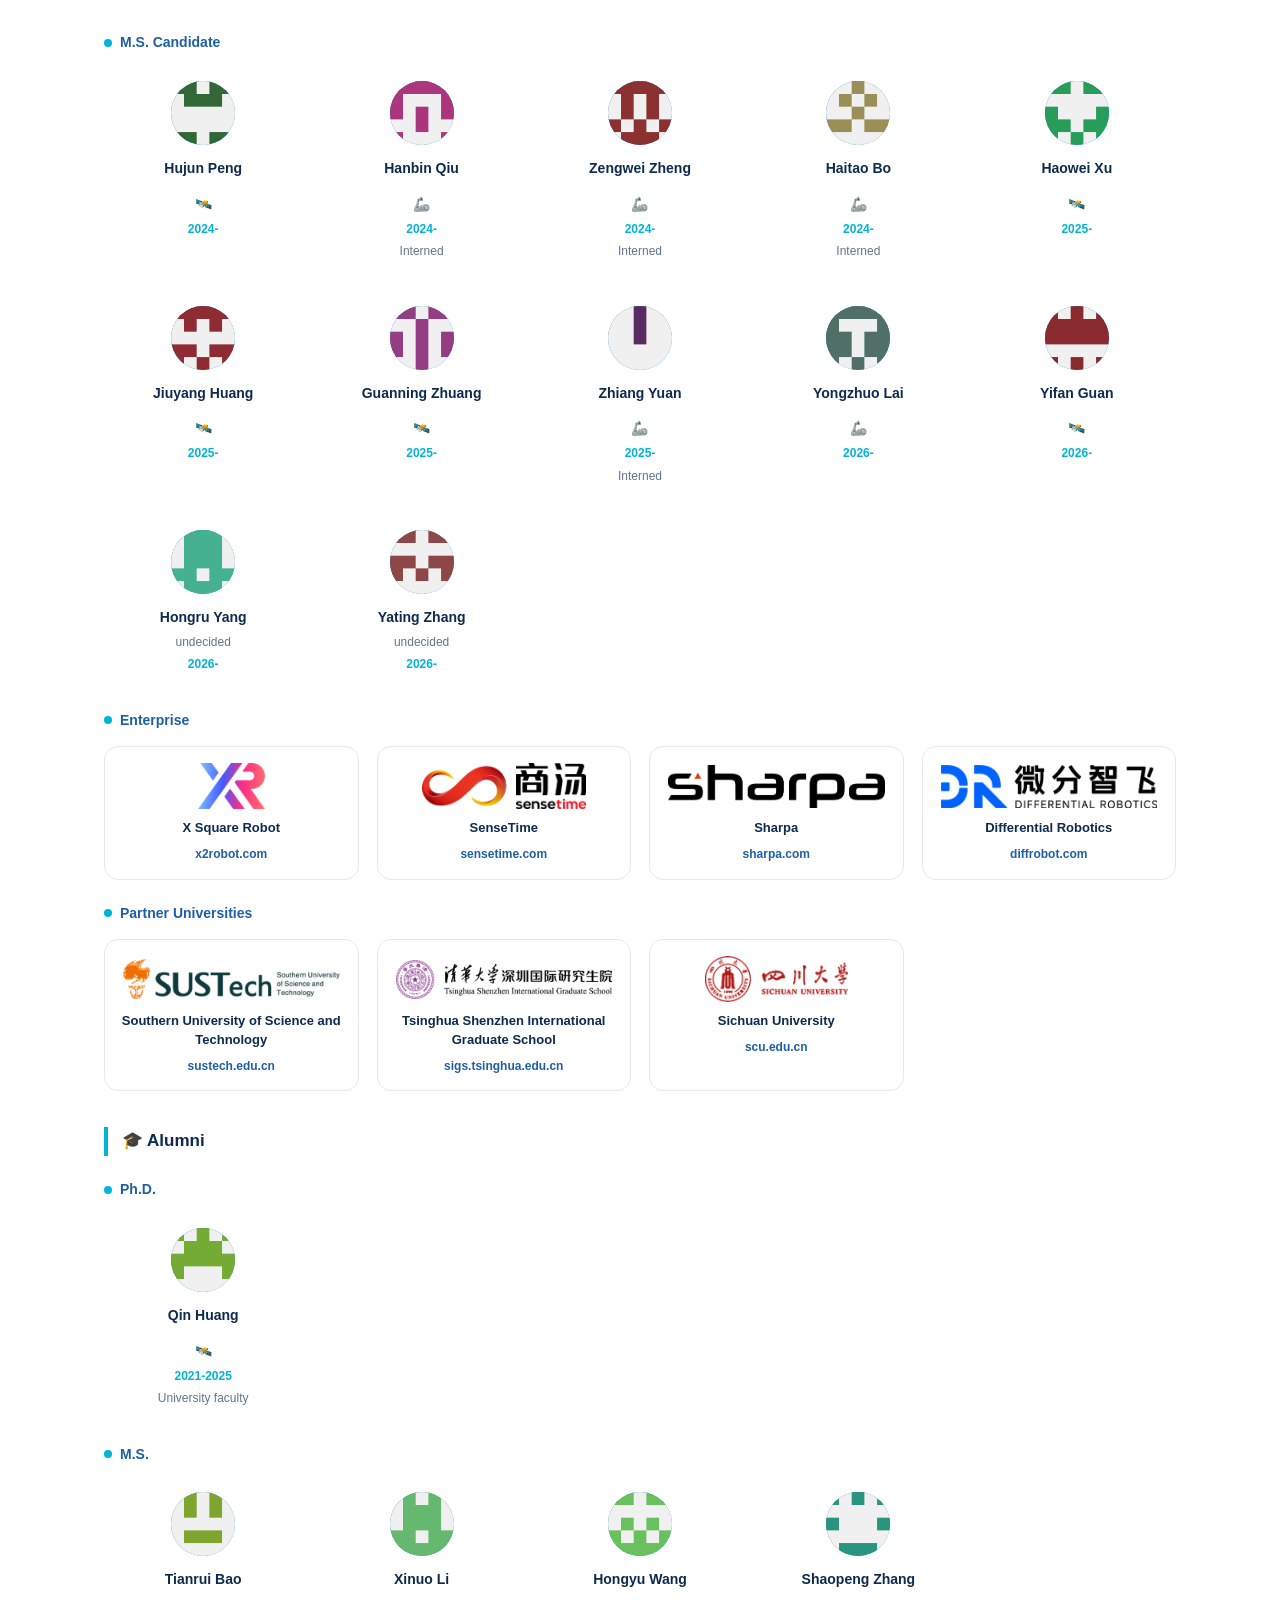
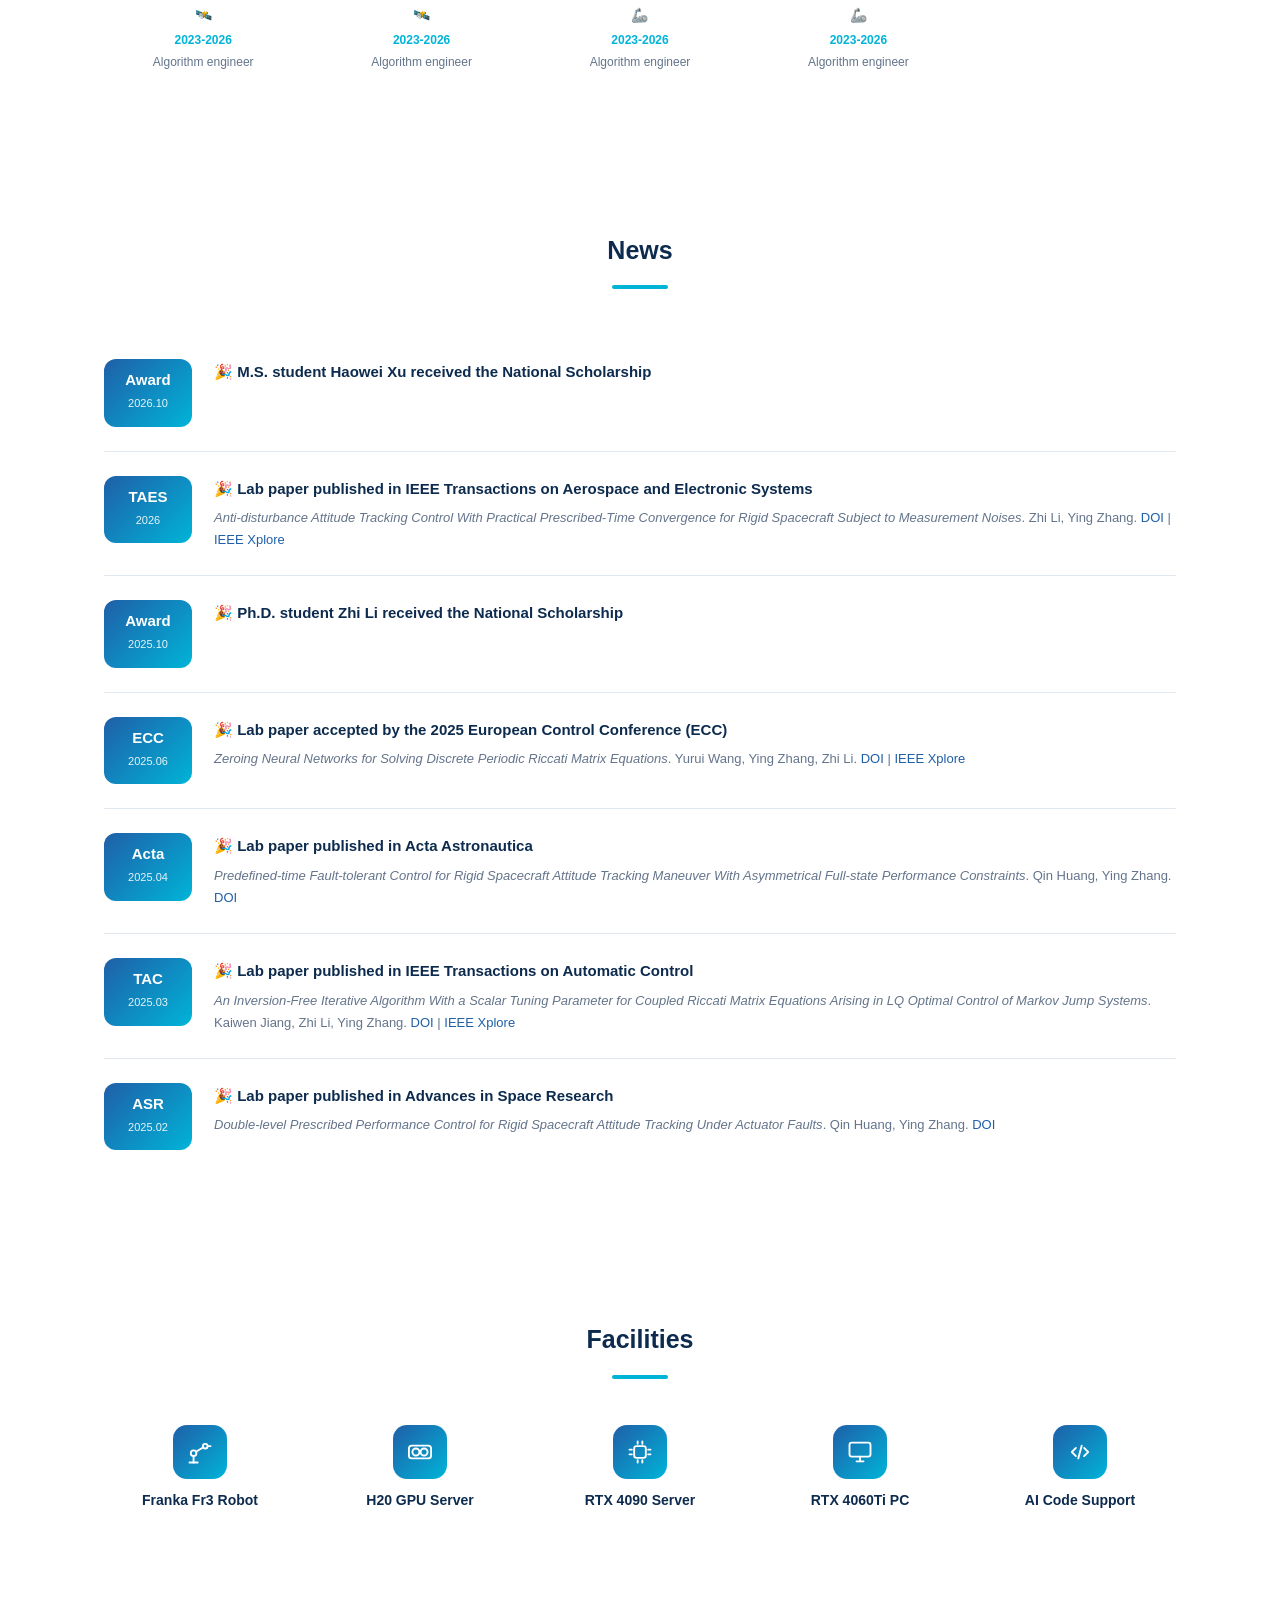
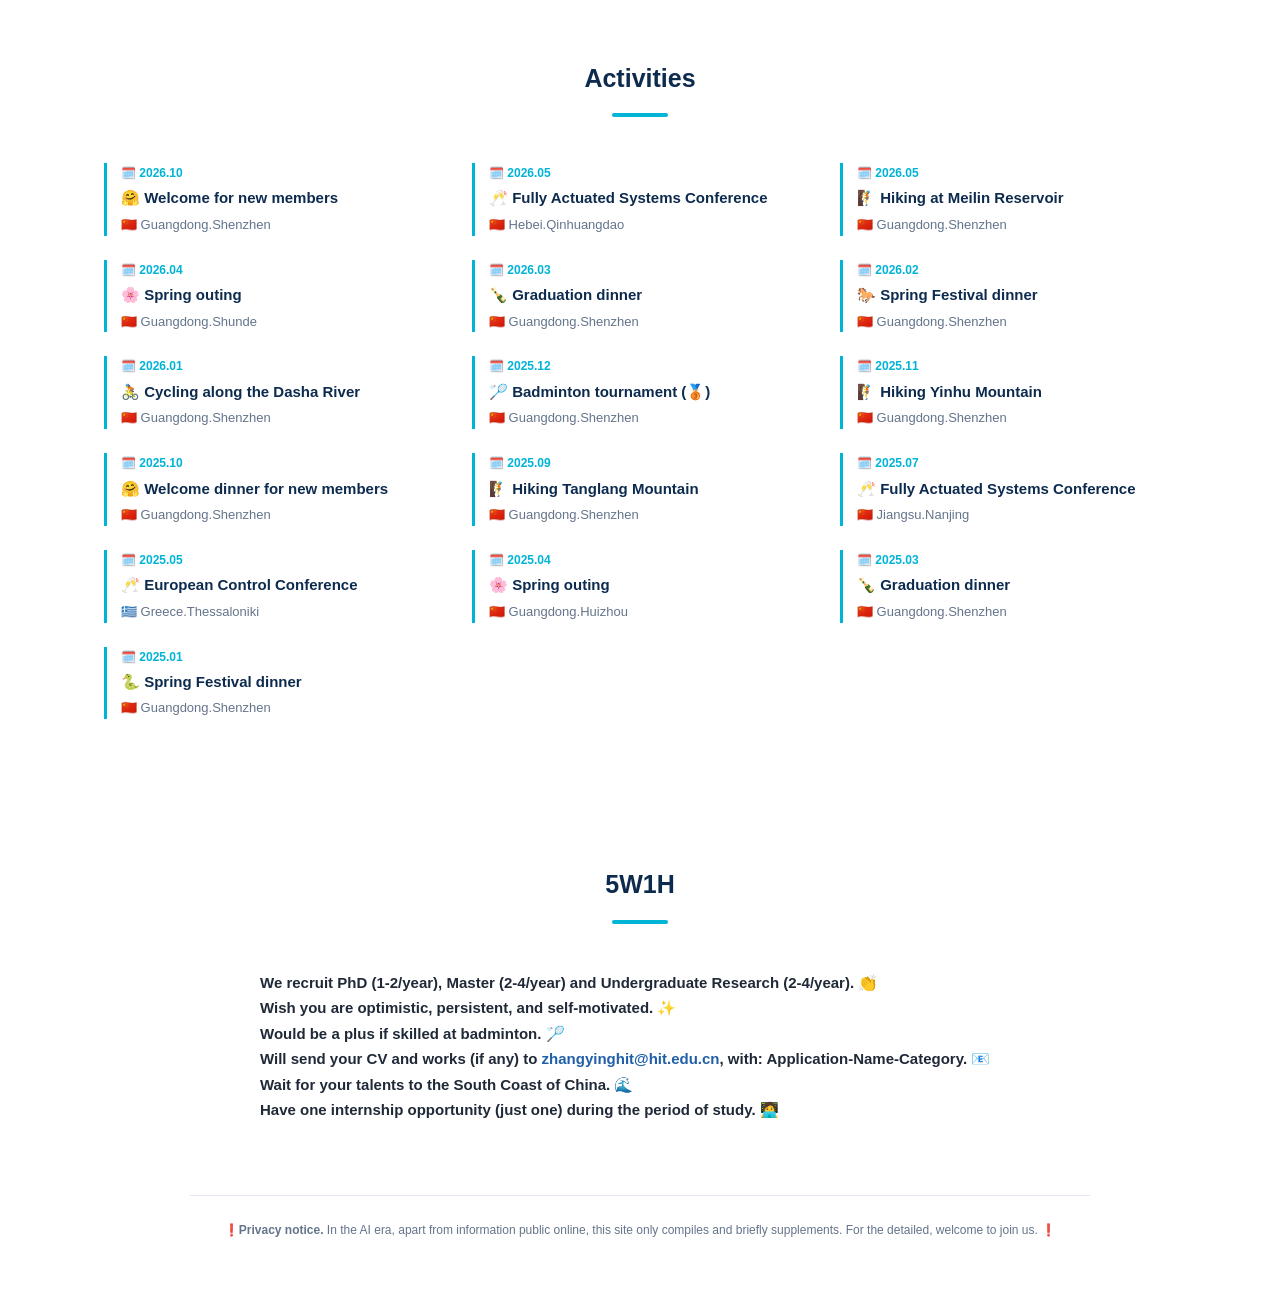
==== commit 433e214c: "Show Enterprise partners as logo cards and add Partner Universities Turn each Enterprise entry into " ====
--- a/index.html
+++ b/index.html
@@ -189,12 +189,47 @@
         </div>
 
         <h4 class="sub-sub-heading">Enterprise</h4>
-        <p class="enterprise-list">
-          <span>🏢 X Square Robot <a href="https://x2robot.com/" target="_blank" rel="noopener">x2robot.com</a></span>
-          <span>🏢 SenseTime <a href="https://www.sensetime.com/" target="_blank" rel="noopener">sensetime.com</a></span>
-          <span>🏢 Sharpa <a href="https://www.sharpa.com/" target="_blank" rel="noopener">sharpa.com</a></span>
-          <span>🏢 Differential Robotics <a href="https://diffrobot.com/" target="_blank" rel="noopener">diffrobot.com</a></span>
-        </p>
+        <div class="partner-grid">
+          <a class="partner" href="https://x2robot.com/" target="_blank" rel="noopener">
+            <span class="partner-logo"><img src="assets/img/logo-x2robot.png" alt="X Square Robot"></span>
+            <span class="partner-name">X Square Robot</span>
+            <span class="partner-site">x2robot.com</span>
+          </a>
+          <a class="partner" href="https://www.sensetime.com/" target="_blank" rel="noopener">
+            <span class="partner-logo"><img src="assets/img/logo-sensetime.png" alt="SenseTime"></span>
+            <span class="partner-name">SenseTime</span>
+            <span class="partner-site">sensetime.com</span>
+          </a>
+          <a class="partner" href="https://www.sharpa.com/" target="_blank" rel="noopener">
+            <span class="partner-logo"><img src="assets/img/logo-sharpa.png" alt="Sharpa"></span>
+            <span class="partner-name">Sharpa</span>
+            <span class="partner-site">sharpa.com</span>
+          </a>
+          <a class="partner" href="https://diffrobot.com/" target="_blank" rel="noopener">
+            <span class="partner-logo"><img src="assets/img/logo-diffrobot.png" alt="Differential Robotics"></span>
+            <span class="partner-name">Differential Robotics</span>
+            <span class="partner-site">diffrobot.com</span>
+          </a>
+        </div>
+
+        <h4 class="sub-sub-heading">Partner Universities</h4>
+        <div class="partner-grid">
+          <a class="partner" href="https://www.sustech.edu.cn/" target="_blank" rel="noopener">
+            <span class="partner-logo"><img src="assets/img/logo-sustech.png" alt="Southern University of Science and Technology"></span>
+            <span class="partner-name">Southern University of Science and Technology</span>
+            <span class="partner-site">sustech.edu.cn</span>
+          </a>
+          <a class="partner" href="https://www.sigs.tsinghua.edu.cn/" target="_blank" rel="noopener">
+            <span class="partner-logo"><img src="assets/img/logo-sigs.png" alt="Tsinghua Shenzhen International Graduate School"></span>
+            <span class="partner-name">Tsinghua Shenzhen International Graduate School</span>
+            <span class="partner-site">sigs.tsinghua.edu.cn</span>
+          </a>
+          <a class="partner" href="https://www.scu.edu.cn/" target="_blank" rel="noopener">
+            <span class="partner-logo"><img src="assets/img/logo-scu.png" alt="Sichuan University"></span>
+            <span class="partner-name">Sichuan University</span>
+            <span class="partner-site">scu.edu.cn</span>
+          </a>
+        </div>
 
         <h3 class="sub-heading">🎓 Alumni</h3>
         <h4 class="sub-sub-heading">Ph.D.</h4>
--- a/assets/css/style.css
+++ b/assets/css/style.css
@@ -181,10 +181,42 @@
   flex-shrink: 0;
 }
 
-/* ========== Enterprise partners ========== */
-.enterprise-list { display: flex; flex-wrap: wrap; gap: 10px 32px; }
-.enterprise-list span { font-size: 14px; font-weight: 700; color: var(--primary-dark); }
-.enterprise-list a { font-size: 12px; font-weight: 600; margin-left: 5px; white-space: nowrap; }
+/* ========== Partners (Enterprise / Universities) ========== */
+.partner-grid {
+  display: grid;
+  grid-template-columns: repeat(auto-fill, minmax(210px, 1fr));
+  gap: 18px;
+  margin-bottom: 4px;
+}
+.partner {
+  display: flex;
+  flex-direction: column;
+  align-items: center;
+  gap: 6px;
+  padding: 16px 12px 14px;
+  border: 1px solid var(--border);
+  border-radius: 14px;
+  background: #fff;
+  text-align: center;
+  transition: border-color 0.18s, box-shadow 0.18s, transform 0.18s;
+}
+.partner:hover {
+  border-color: var(--accent);
+  box-shadow: 0 6px 18px rgba(31, 95, 168, 0.12);
+  transform: translateY(-2px);
+}
+.partner-logo {
+  display: flex;
+  align-items: center;
+  justify-content: center;
+  width: 100%;
+  height: 46px;
+  padding: 0 6px;
+  margin-bottom: 4px;
+}
+.partner-logo img { max-width: 100%; max-height: 46px; width: auto; height: auto; }
+.partner-name { font-size: 13px; font-weight: 700; color: var(--primary-dark); line-height: 1.45; }
+.partner-site { font-size: 12px; font-weight: 600; }
 
 /* ========== Join / Apply ========== */
 .apply-box { max-width: 760px; margin: 0 auto; text-align: justify; }
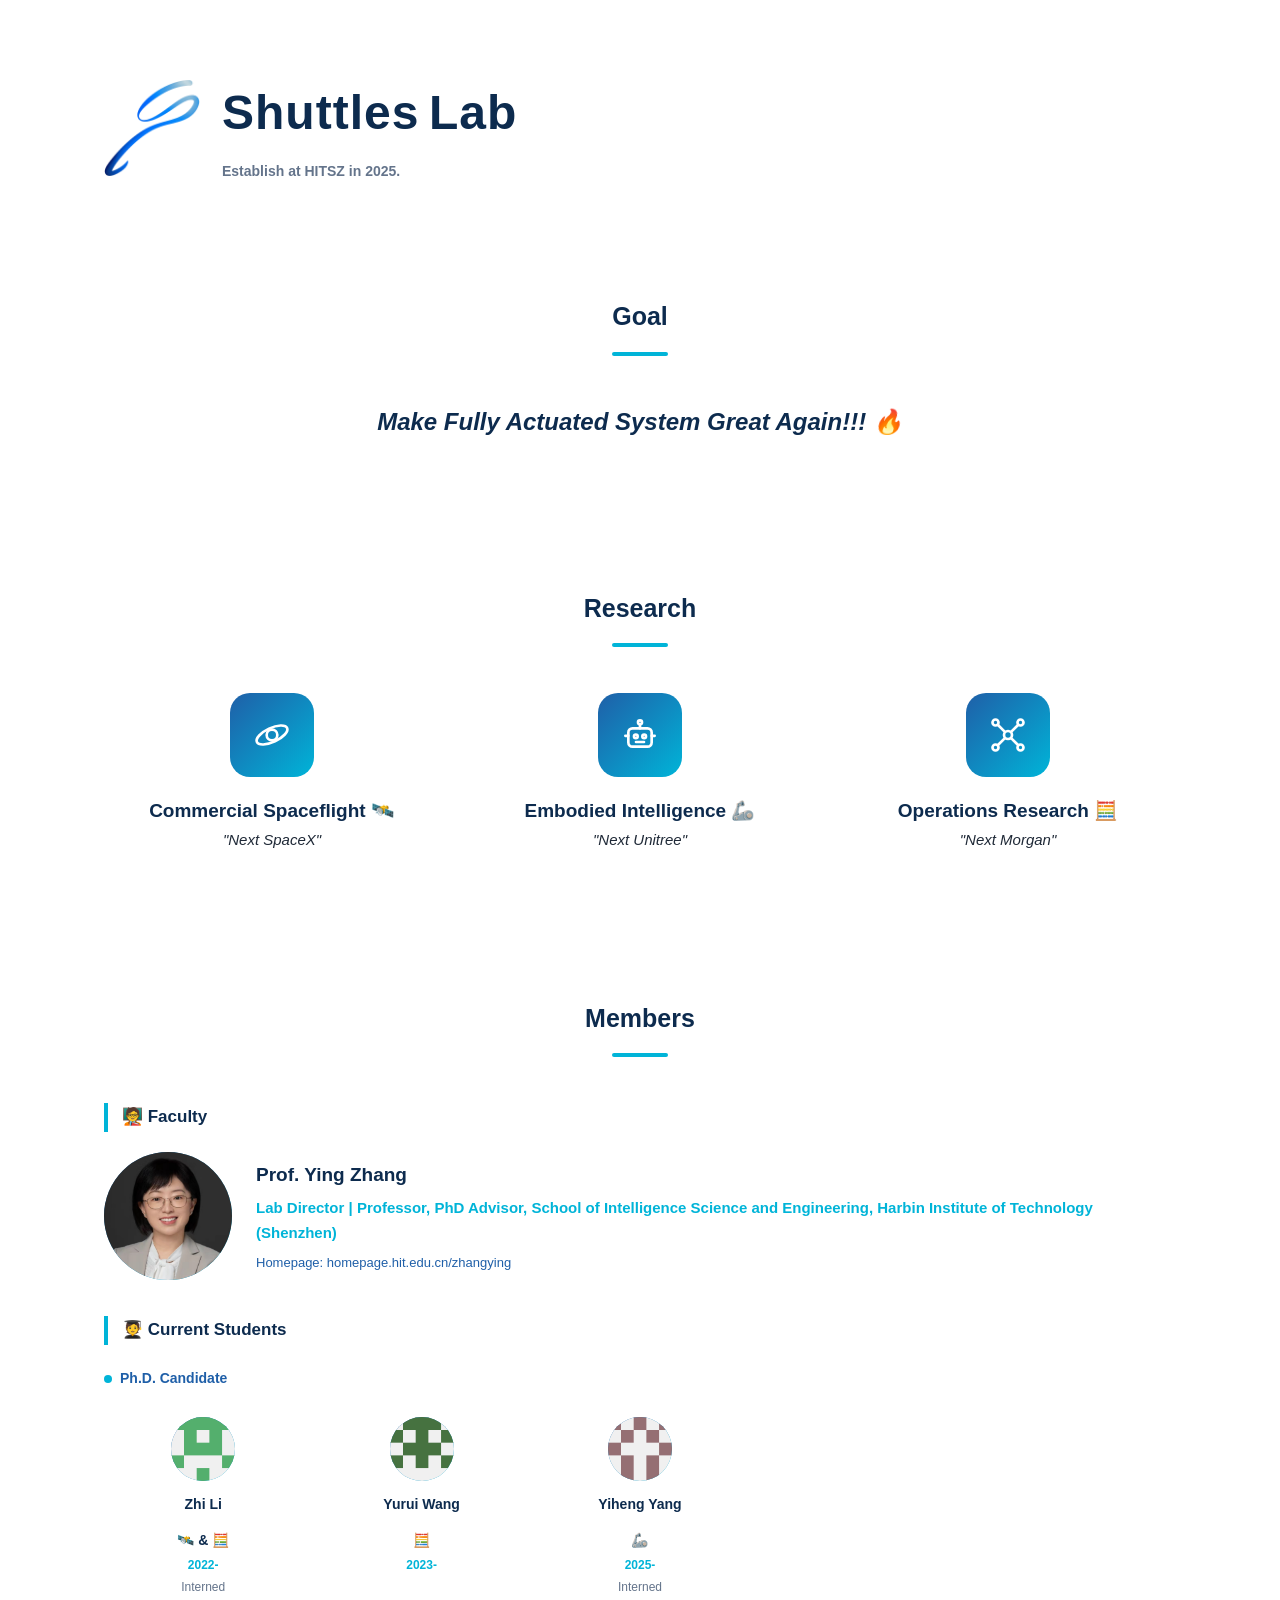
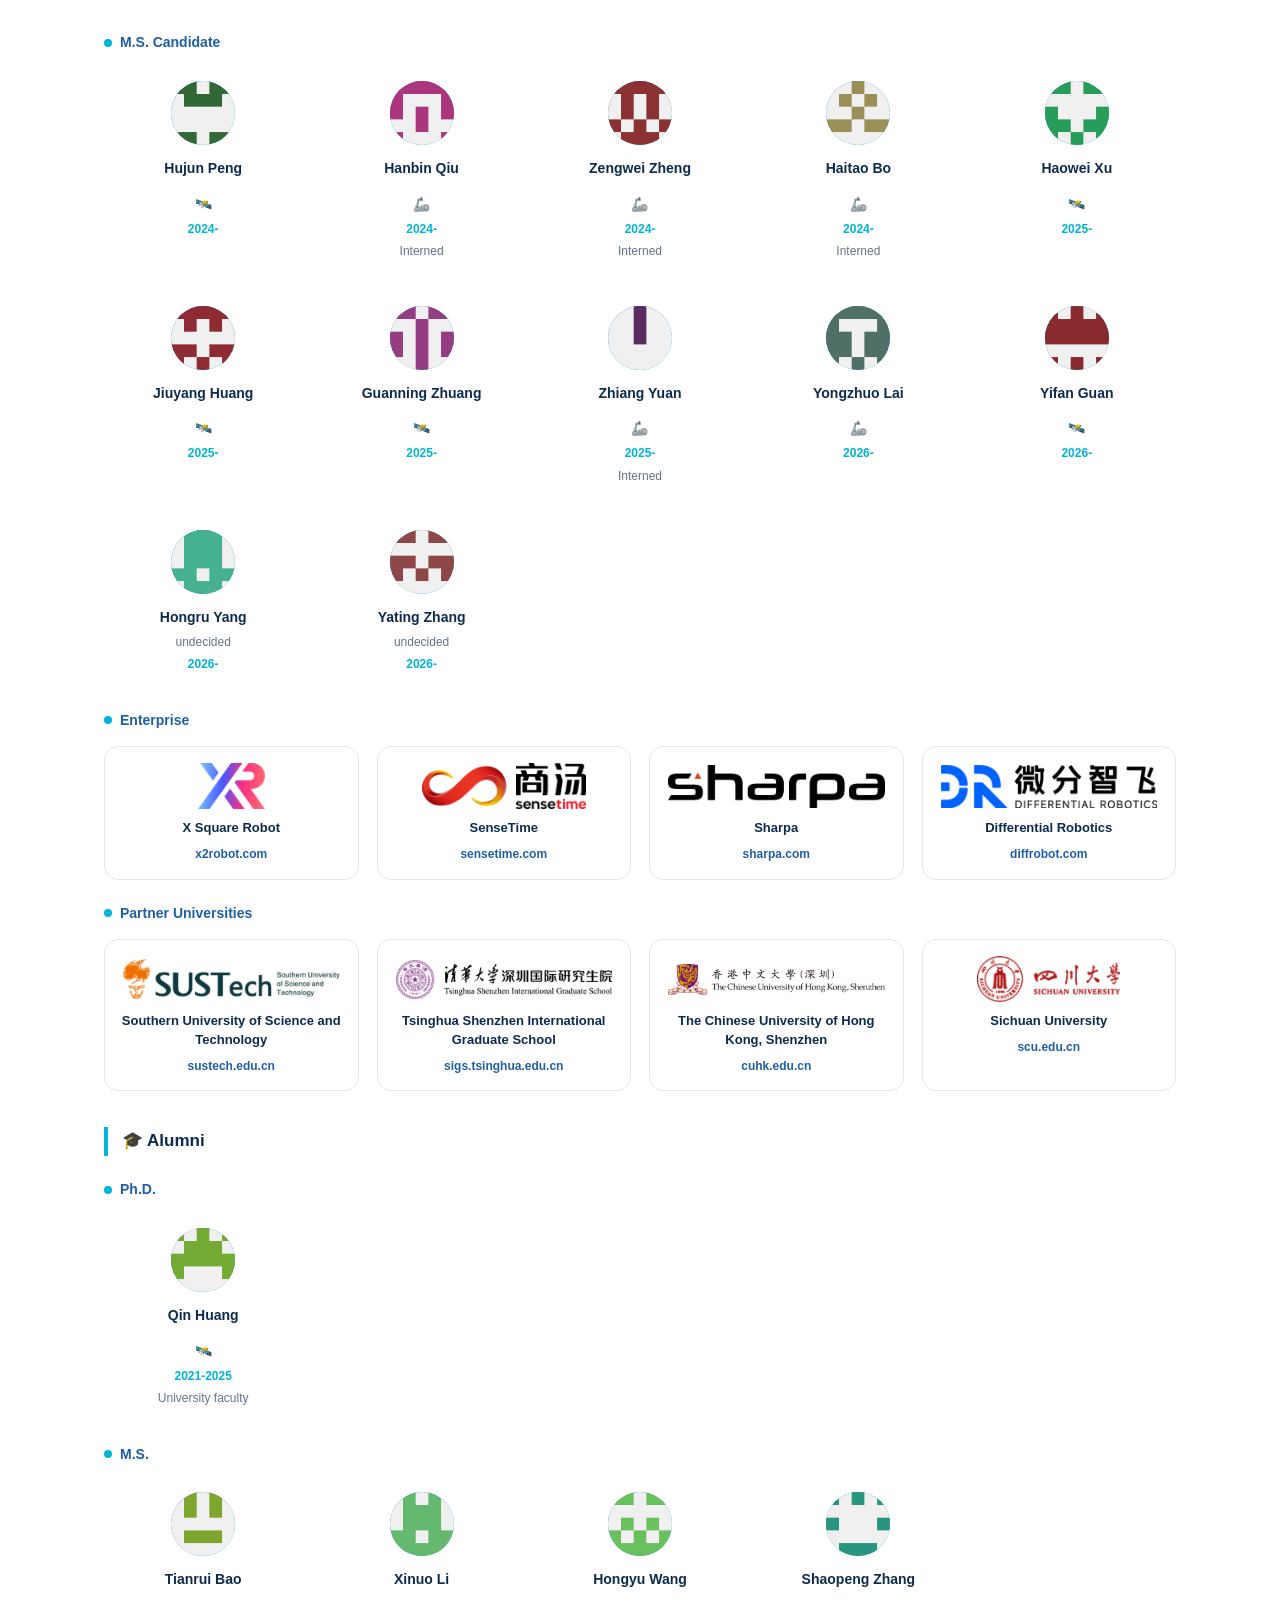
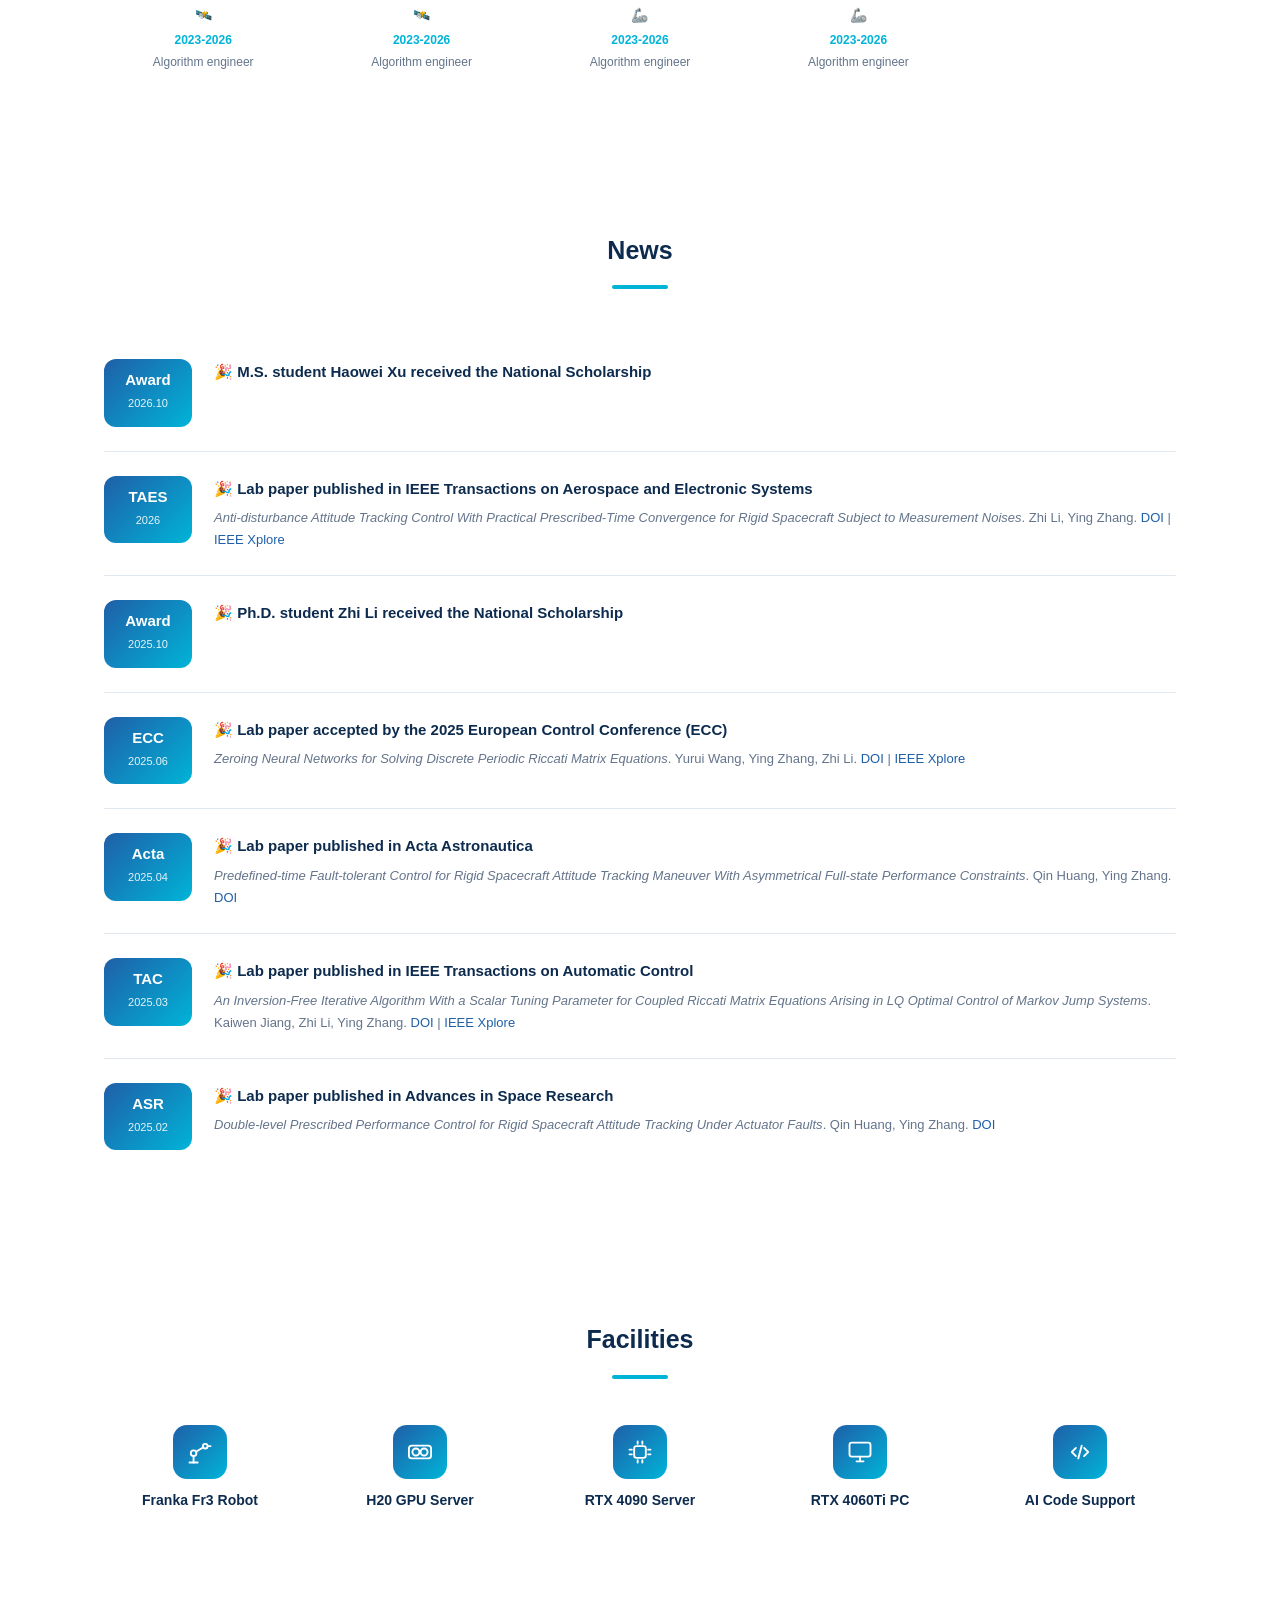
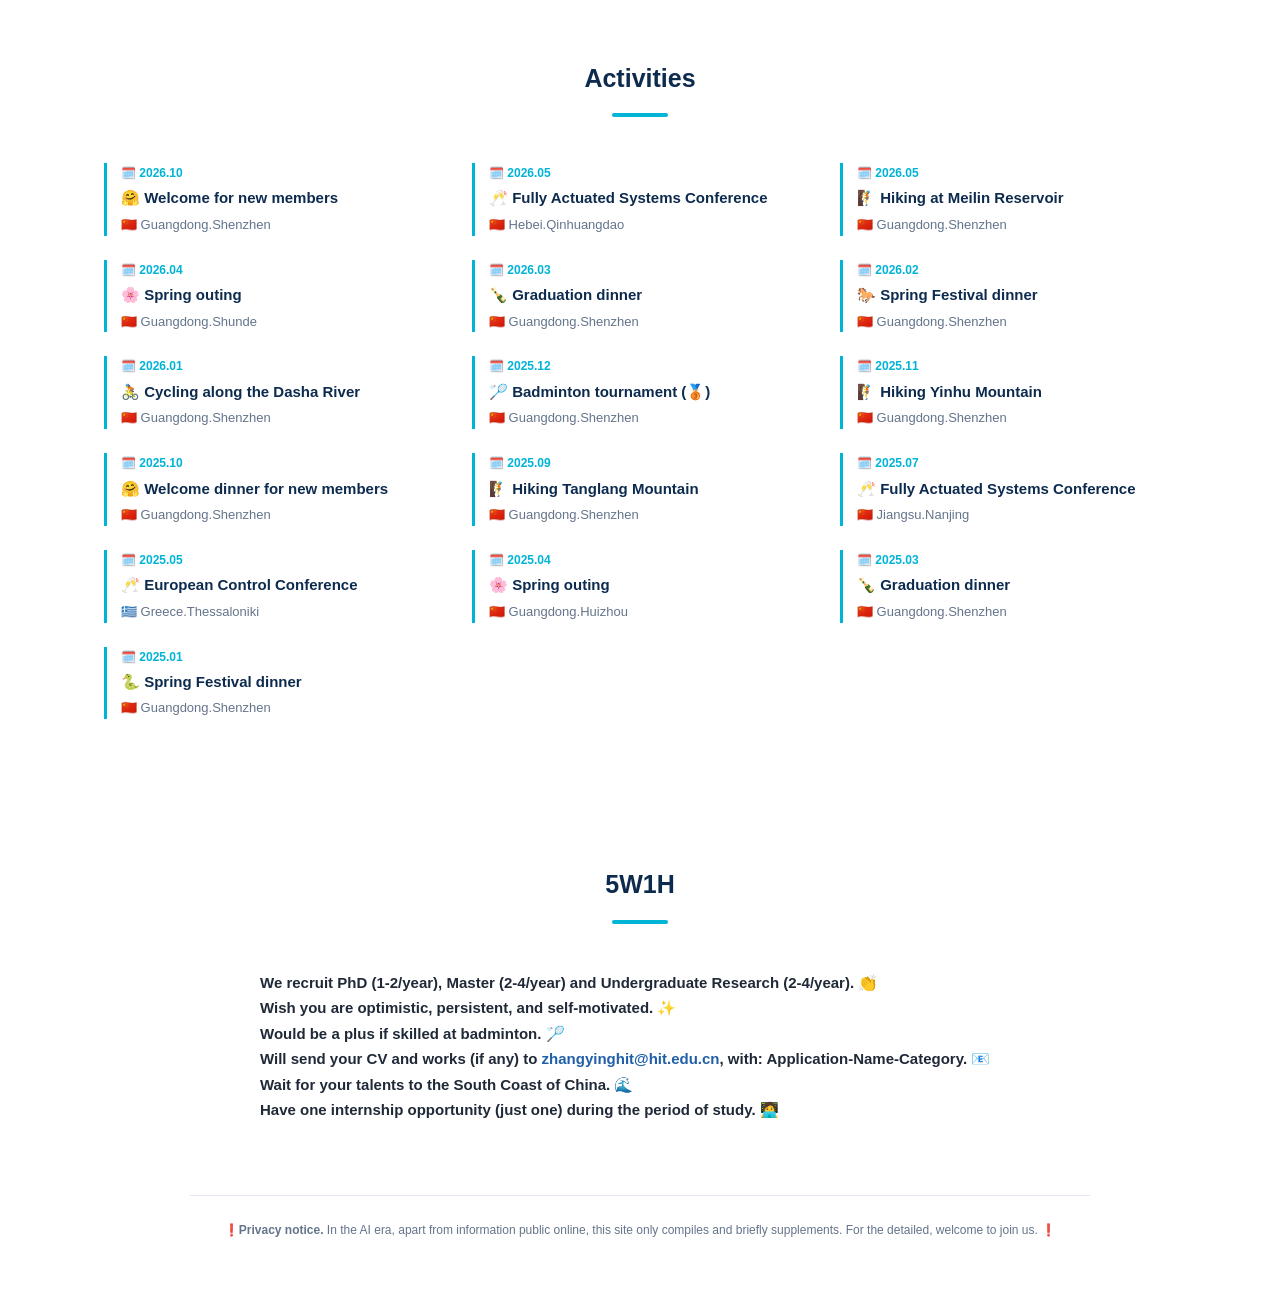
==== commit 13c2d538: "Add CUHK-Shenzhen to Partner Universities Insert The Chinese University of Hong Kong, Shenzhen befor" ====
--- a/index.html
+++ b/index.html
@@ -224,6 +224,11 @@
             <span class="partner-name">Tsinghua Shenzhen International Graduate School</span>
             <span class="partner-site">sigs.tsinghua.edu.cn</span>
           </a>
+          <a class="partner" href="https://www.cuhk.edu.cn/" target="_blank" rel="noopener">
+            <span class="partner-logo"><img src="assets/img/logo-cuhksz.png" alt="The Chinese University of Hong Kong, Shenzhen"></span>
+            <span class="partner-name">The Chinese University of Hong Kong, Shenzhen</span>
+            <span class="partner-site">cuhk.edu.cn</span>
+          </a>
           <a class="partner" href="https://www.scu.edu.cn/" target="_blank" rel="noopener">
             <span class="partner-logo"><img src="assets/img/logo-scu.png" alt="Sichuan University"></span>
             <span class="partner-name">Sichuan University</span>
